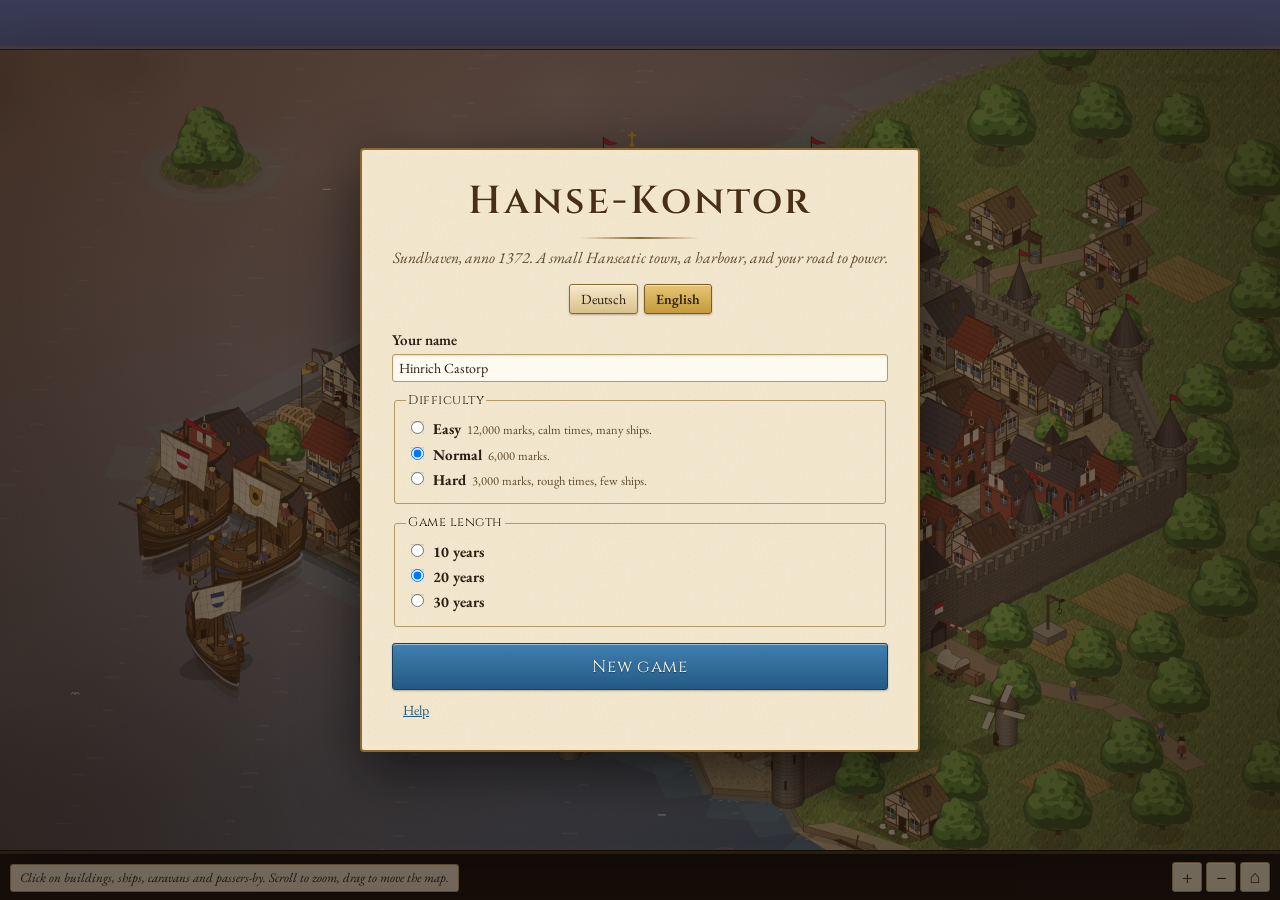
==== index.html @ b59b64f3 "Fehde, Gesetzespakete, Kaperbrief, Handelsverträge, Wechselbriefe und Netzwerk der Unterwelt Vierte " ====
<!DOCTYPE html>
<html lang="de">
<head>
  <meta charset="utf-8">
  <meta name="viewport" content="width=device-width, initial-scale=1">
  <title>Hanse-Kontor</title>
  <link rel="icon" href="data:image/svg+xml,%3Csvg xmlns='http://www.w3.org/2000/svg' viewBox='0 0 32 32'%3E%3Ccircle cx='16' cy='16' r='15' fill='%23c8a24a'/%3E%3Cpath d='M8 22h16l-2 4H10zM16 6v14M16 8l7 6h-7z' stroke='%23402a10' stroke-width='2' fill='%23402a10'/%3E%3C/svg%3E">
  <link rel="stylesheet" href="https://fonts.googleapis.com/css2?family=Cinzel:wght@600;700&family=EB+Garamond:ital,wght@0,400;0,600;1,400&display=swap">
  <link rel="stylesheet" href="css/style.css">
</head>
<body>
  <div id="title-screen" class="overlay"></div>
  <div id="game" hidden>
    <header id="hud">
      <div class="hud-left"><span class="logo" data-i18n="title">Hanse-Kontor</span><span id="hud-date" class="hud-date"></span><span id="hud-time" class="hud-time"></span></div>
      <div class="hud-stats">
        <span id="hud-money" class="hud-money"></span>
        <span class="stat" data-i18n-title="rep">☆ <b id="hud-rep"></b></span>
        <span class="stat" data-i18n-title="influence">♜ <b id="hud-influence"></b></span>
        <span class="stat" data-i18n-title="piety">✝ <b id="hud-piety"></b></span>
        <span class="stat susp" data-i18n-title="suspicion">👁 <b id="hud-suspicion"></b></span>
        <span id="hud-rank" class="hud-rank"></span>
      </div>
      <div class="hud-right">
        <div class="speed">
          <button id="btn-pause" data-i18n-title="pause">⏸</button><button id="btn-s1" data-i18n-title="speed1">▶</button><button id="btn-s2" data-i18n-title="speed2">▶▶</button><button id="btn-s3" data-i18n-title="speed3">▶▶▶</button><button id="btn-step" data-i18n-title="stepDay">+1</button>
        </div>
        <div class="menu">
          <button id="btn-save" data-i18n="save">Speichern</button><button id="btn-export" data-i18n="exportSave">Exportieren</button><button id="btn-import" data-i18n="importSave">Importieren</button>
          <input type="file" id="file-import" accept="application/json,.json" hidden>
          <button id="btn-help" data-i18n="help">Hilfe</button><button id="btn-menu">☰</button>
          <span class="lang-switch"><button class="lang-btn" data-lang="de">DE</button><button class="lang-btn" data-lang="en">EN</button></span>
        </div>
      </div>
    </header>
    <main id="main">
      <div id="scene-wrap">
        <canvas id="scene" width="1280" height="800"></canvas>
        <div id="tooltip" hidden></div>
        <div id="scene-hint" class="legend" data-i18n="legend">Klicke auf Gebäude, Schiffe, Karawanen und Passanten.</div>
        <div id="zoom-ctl"><button type="button" data-zoom="in" title="+">+</button><button type="button" data-zoom="out" title="−">−</button><button type="button" data-zoom="reset" title="0">⌂</button></div>
      </div>
      <aside id="side">
        <nav id="tabs">
          <button data-tab="place" class="active"><span id="tab-place-label">…</span></button>
          <button data-tab="overview" data-i18n="tabOverview">Übersicht</button>
          <button data-tab="log"><span data-i18n="tabLog">Chronik</span> <span id="log-badge" class="badge" hidden></span></button>
        </nav>
        <div id="sidebar"></div>
      </aside>
    </main>
  </div>
  <div id="toasts"></div>
  <div id="modal" class="overlay" hidden></div>
  <script src="js/data.js"></script>
  <script src="js/iso.js"></script>
  <script src="js/town.js"></script>
  <script src="js/i18n.js"></script>
  <script src="js/game.js"></script>
  <script src="js/paths.js"></script>
  <script src="js/rivals.js"></script>
  <script src="js/contracts.js"></script>
  <script src="js/sea.js"></script>
  <script src="js/family.js"></script>
  <script src="js/offices.js"></script>
  <script src="js/faith.js"></script>
  <script src="js/deals.js"></script>
  <script src="js/chains.js"></script>
  <script src="js/scene.js"></script>
  <script src="js/buildings.js"></script>
  <script src="js/ui.js"></script>
  <script src="js/main.js"></script>
</body>
</html>
---- css/style.css ----
/* Hanse-Kontor – Sundhaven: Pergament, Eichenholz, Messing */
:root { --parch: #efe2c4; --parch-dark: #dcc9a0; --parch-light: #f8efd9; --ink: #2b1f12; --ink-soft: #5f4b2c; --gold: #c9a24a; --gold-dark: #8a6a2e; --panel: #f3e8cf; --border: #b39a66; --red: #8f2a24; --green: #3f6f34; --blue: #24587f; --wood: #4a2f18; --wood-dark: #2e1c0e; }
* { box-sizing: border-box; }
html, body { height: 100%; margin: 0; }
body { font-family: 'EB Garamond', Georgia, 'Times New Roman', serif; color: var(--ink); background: var(--wood-dark); font-size: 15px; line-height: 1.35; }
h1, h2, h3, h4 { font-family: 'Cinzel', 'Palatino Linotype', Palatino, Georgia, serif; margin: 0 0 .4em; color: var(--ink); text-wrap: balance; font-weight: 600; }
h2 { font-size: 1.25em; letter-spacing: .02em; }
h3 { font-size: .92em; margin-top: .5em; padding-bottom: 3px; border-bottom: 1px solid var(--border); letter-spacing: .04em; text-transform: uppercase; color: var(--ink-soft); }
h4 { font-size: .9em; margin: .6em 0 .3em; letter-spacing: .03em; }
button { font-family: inherit; font-size: 14px; padding: 5px 11px; border: 1px solid var(--gold-dark); background: linear-gradient(#f6e9cb, #d9c08a); color: var(--ink); border-radius: 3px; cursor: pointer; box-shadow: inset 0 1px 0 rgba(255,255,255,.5), 0 1px 2px rgba(0,0,0,.25); }
button:hover:not(:disabled) { background: linear-gradient(#fff5dc, #e6cf9c); }
button:active:not(:disabled) { box-shadow: inset 0 2px 3px rgba(0,0,0,.25); }
button:focus-visible { outline: 2px solid var(--blue); outline-offset: 1px; }
button:disabled { opacity: .45; cursor: default; }
button.primary { background: linear-gradient(#3f7fb0, #245a85); color: #fff8e6; border-color: #1a3f5e; text-shadow: 0 1px 1px rgba(0,0,0,.4); }
button.primary:hover:not(:disabled) { background: linear-gradient(#4e8fc0, #2c6a97); }
button.danger { color: var(--red); } button.small { font-size: 13px; padding: 3px 8px; } button.tiny { font-size: 12px; padding: 2px 6px; }
button.active { background: linear-gradient(#e6c574, #c49a3c); border-color: #7a5d24; font-weight: 600; }
button.link { background: none; border: none; box-shadow: none; text-decoration: underline; color: var(--blue); }
button.big { font-size: 17px; padding: 11px 18px; width: 100%; margin: 6px 0; font-family: 'Cinzel', Georgia, serif; letter-spacing: .04em; }
input, select { font-family: inherit; font-size: 14px; padding: 4px 6px; border: 1px solid var(--border); border-radius: 3px; background: #fffaf0; color: var(--ink); box-shadow: inset 0 1px 2px rgba(0,0,0,.12); }
input[type=number] { width: 84px; } input.tiny { width: 62px; }
small { color: var(--ink-soft); } .hint { color: var(--ink-soft); font-style: italic; margin: .3em 0; line-height: 1.4; }
.num { text-align: right; white-space: nowrap; font-variant-numeric: tabular-nums; }
/* Overlays */
.overlay { position: fixed; inset: 0; background: rgba(20, 12, 6, .55); display: flex; align-items: center; justify-content: center; z-index: 50; padding: 16px; overflow: auto; }
.overlay[hidden] { display: none; }
#modal { background: rgba(20, 12, 6, .72); }
.title-box, .modal-box { background: var(--panel) url("data:image/svg+xml,%3Csvg xmlns='http://www.w3.org/2000/svg' width='160' height='160'%3E%3Cfilter id='n'%3E%3CfeTurbulence baseFrequency='0.8' numOctaves='3' stitchTiles='stitch'/%3E%3CfeColorMatrix values='0 0 0 0 0.45 0 0 0 0 0.35 0 0 0 0 0.2 0 0 0 0.10 0'/%3E%3C/filter%3E%3Crect width='160' height='160' filter='url(%23n)'/%3E%3C/svg%3E"); border: 2px solid var(--gold-dark); outline: 1px solid rgba(255,235,190,.5); outline-offset: -6px; border-radius: 4px; padding: 26px 30px; width: min(560px, 100%); max-height: 95vh; overflow: auto; box-shadow: 0 20px 60px rgba(0,0,0,.6); }
.modal-box.wide { width: min(900px, 100%); }
.title-box h1 { font-size: 2.6em; text-align: center; letter-spacing: .08em; margin-bottom: 0; color: var(--wood); text-shadow: 0 1px 0 #fff3d6; }
.title-box h1::after { content: ''; display: block; width: 120px; height: 2px; margin: 8px auto 0; background: linear-gradient(90deg, transparent, var(--gold-dark), transparent); }
.title-box .subtitle { text-align: center; color: var(--ink-soft); margin-top: 8px; font-style: italic; font-size: 1.05em; }
.lang-row { display: flex; justify-content: center; gap: 6px; margin: 10px 0 16px; }
.new-game { display: flex; flex-direction: column; gap: 10px; margin-top: 8px; }
.new-game label { display: flex; flex-direction: column; gap: 4px; font-weight: 600; }
.new-game fieldset { border: 1px solid var(--border); border-radius: 3px; }
.new-game legend { font-family: 'Cinzel', Georgia, serif; font-size: .85em; letter-spacing: .04em; }
.new-game label.radio { flex-direction: row; align-items: baseline; gap: 6px; font-weight: normal; margin: 4px 0; }
.modal-actions { display: flex; justify-content: flex-end; gap: 8px; margin-top: 16px; }
.help p { margin: .5em 0; line-height: 1.5; }
/* Kopfzeile */
#game { display: flex; flex-direction: column; height: 100%; }
#hud { display: flex; align-items: center; justify-content: space-between; gap: 10px; padding: 5px 12px; color: #f3e6c8; flex-wrap: wrap; background: linear-gradient(#5a3a1d, #3b2410 60%, #2e1c0e) ; box-shadow: inset 0 -1px 0 rgba(255,220,160,.15); border-bottom: 3px solid var(--gold); position: relative; }
#hud::after { content: ''; position: absolute; left: 0; right: 0; bottom: -6px; height: 3px; background: linear-gradient(rgba(0,0,0,.45), transparent); pointer-events: none; }
.hud-left, .hud-right, .hud-stats { display: flex; align-items: center; gap: 10px; flex-wrap: wrap; }
.logo { font-family: 'Cinzel', 'Palatino Linotype', Georgia, serif; font-size: 1.3em; font-weight: 700; color: var(--gold); letter-spacing: .08em; text-shadow: 0 1px 0 rgba(0,0,0,.6); }
.hud-date { font-style: italic; font-size: 1.05em; } .hud-time { opacity: .7; font-size: 13px; }
.hud-money { font-weight: 600; font-size: 1.2em; color: #ffe9a8; font-variant-numeric: tabular-nums; text-shadow: 0 1px 0 rgba(0,0,0,.5); } .hud-money.neg { color: #ff9a8a; }
.stat { background: rgba(0,0,0,.3); padding: 2px 9px; border-radius: 10px; font-size: 13.5px; border: 1px solid rgba(255,220,160,.15); } .stat b { font-variant-numeric: tabular-nums; } .stat.susp.high { background: #7a2020; }
.hud-rank { opacity: .9; }
.speed button, .menu button { padding: 3px 8px; font-size: 13px; } .speed { display: flex; gap: 2px; } .menu { display: flex; gap: 4px; align-items: center; }
.lang-switch button { padding: 3px 6px; } .lang-btn.active { background: linear-gradient(#e6c574, #c49a3c); font-weight: 600; }
/* Bühne */
#main { display: flex; flex: 1; min-height: 0; }
#scene-wrap { flex: 1; position: relative; min-width: 0; background: linear-gradient(#5c96d6, #1c2f45 55%, #1a120c); display: flex; align-items: center; justify-content: center; transition: background 1.2s linear; }
#scene { max-width: 100%; max-height: 100%; aspect-ratio: 8 / 5; display: block; box-shadow: 0 0 0 1px rgba(0,0,0,.6), 0 0 0 4px rgba(201,162,74,.25), 0 24px 60px rgba(0,0,0,.6); }
#tooltip { position: absolute; background: rgba(35,24,12,.94); color: #f3e6c8; padding: 4px 9px; border-radius: 3px; font-size: 13px; pointer-events: none; z-index: 5; white-space: nowrap; border: 1px solid rgba(201,162,74,.5); }
#zoom-ctl { position: absolute; right: 10px; bottom: 8px; display: flex; gap: 4px; z-index: 4; }
#zoom-ctl button { width: 30px; height: 30px; padding: 0; font-size: 18px; line-height: 1; background: rgba(243,232,207,.92); border: 1px solid var(--border); border-radius: 3px; color: var(--ink); cursor: pointer; }
#zoom-ctl button:hover { background: #fff6dd; }
.legend { position: absolute; left: 10px; bottom: 8px; background: rgba(243, 232, 207, .92); border: 1px solid var(--border); border-radius: 3px; padding: 4px 9px; font-size: 13px; font-style: italic; }
/* Seitenleiste */
#side[hidden], #hud[hidden] { display: none; }
#side { width: 500px; max-width: 50%; display: flex; flex-direction: column; background: var(--panel) url("data:image/svg+xml,%3Csvg xmlns='http://www.w3.org/2000/svg' width='200' height='200'%3E%3Cfilter id='n'%3E%3CfeTurbulence baseFrequency='0.7' numOctaves='3' stitchTiles='stitch'/%3E%3CfeColorMatrix values='0 0 0 0 0.45 0 0 0 0 0.35 0 0 0 0 0.2 0 0 0 0.09 0'/%3E%3C/filter%3E%3Crect width='200' height='200' filter='url(%23n)'/%3E%3C/svg%3E"); border-left: 4px solid var(--wood); box-shadow: -6px 0 18px rgba(0,0,0,.35); }
#tabs { display: flex; background: linear-gradient(#cdb886, #bfa878); border-bottom: 2px solid var(--gold-dark); padding: 4px 6px 0; gap: 3px; }
#tabs button { flex: 1 1 auto; border: 1px solid var(--gold-dark); border-bottom: none; border-radius: 4px 4px 0 0; background: linear-gradient(#e2cfa4, #cdb886); padding: 7px 4px; font-size: 14px; white-space: nowrap; overflow: hidden; text-overflow: ellipsis; box-shadow: none; font-family: 'Cinzel', Georgia, serif; font-size: 12.5px; letter-spacing: .02em; }
#tabs button.active { background: var(--panel); font-weight: 700; position: relative; top: 2px; }
.badge { background: var(--red); color: #fff; border-radius: 10px; padding: 0 6px; font-size: 11px; font-family: 'EB Garamond', Georgia, serif; }
#sidebar { flex: 1; overflow: auto; padding: 12px 14px; }
section { margin-bottom: 14px; }
.panel-head { margin-bottom: 8px; padding-bottom: 6px; border-bottom: 2px solid var(--gold-dark); position: relative; }
.panel-head::after { content: ''; position: absolute; left: 0; right: 0; bottom: -5px; height: 1px; background: var(--gold-dark); opacity: .5; }
.panel-head h2 { margin-bottom: 2px; } .panel-head .meta { color: var(--ink-soft); font-size: 14px; }
.btn-row { display: flex; gap: 6px; align-items: center; flex-wrap: wrap; margin: 6px 0; }
.qty-row { display: flex; gap: 4px; align-items: center; margin: 6px 0; flex-wrap: wrap; } .qty-row input { width: 64px; }
table { border-collapse: collapse; width: 100%; }
table.market th, table.market td { padding: 3px 5px; font-size: 13.5px; border-bottom: 1px solid rgba(179,154,102,.45); }
table.market th { text-align: left; background: rgba(179,154,102,.25); font-weight: normal; color: var(--ink-soft); font-size: 12px; text-transform: uppercase; letter-spacing: .04em; }
table.market th.num { text-align: right; }
table.market td.gname { font-weight: 600; white-space: nowrap; } table.market td.acts { white-space: nowrap; text-align: right; } table.market td.acts button { margin-left: 2px; }
table.plain td { padding: 3px 5px; border-bottom: 1px solid rgba(179,154,102,.45); vertical-align: middle; }
.demand { font-size: 11.5px; padding: 0 6px; border-radius: 3px; white-space: nowrap; }
.demand.shortage { background: #ecc3bd; color: var(--red); } .demand.surplus { background: #cfe0c2; color: var(--green); } .demand.normalDemand { background: #e3dac4; color: var(--ink-soft); }
.tag { background: rgba(179,154,102,.25); border: 1px solid var(--border); border-radius: 3px; padding: 0 6px; font-size: 13px; } .tag.gold { background: var(--gold); border-color: var(--gold-dark); }
.card { border: 1px solid var(--border); border-radius: 3px; padding: 7px 9px; background: rgba(255,250,236,.55); margin-bottom: 6px; box-shadow: 0 1px 2px rgba(0,0,0,.12); }
.card.selected { border-color: var(--gold-dark); box-shadow: inset 4px 0 0 var(--gold), 0 1px 2px rgba(0,0,0,.12); }
.card-head { display: flex; justify-content: space-between; align-items: baseline; gap: 6px; flex-wrap: wrap; }
.bar { height: 8px; background: rgba(120,95,50,.25); border-radius: 4px; overflow: hidden; margin: 2px 0; box-shadow: inset 0 1px 2px rgba(0,0,0,.2); } .bar i { display: block; height: 100%; background: linear-gradient(#e0bd66, var(--gold-dark)); }
.bar.red i { background: linear-gradient(#c65a52, var(--red)); } .bar.blue i { background: linear-gradient(#5a8fb8, var(--blue)); } .bar.green i { background: linear-gradient(#7aa564, var(--green)); }
.person { display: flex; gap: 8px; align-items: center; padding: 5px 0; border-bottom: 1px solid rgba(179,154,102,.45); }
.person .who { flex: 1; } .person .who small { display: block; }
.person .bar { width: 80px; }
label.check { display: flex; gap: 6px; align-items: center; }
ul.log { list-style: none; padding: 0; margin: 0; } ul.log li { padding: 5px 7px; border-bottom: 1px solid rgba(179,154,102,.45); font-size: 14px; } ul.log li small { display: block; color: var(--ink-soft); font-size: 12px; font-style: italic; }
ul.log li.bad { background: rgba(200,90,80,.14); } ul.log li.good { background: rgba(90,150,70,.14); } ul.log li.event { background: rgba(201,162,74,.18); }
#chart { width: 100%; height: auto; background: rgba(255,250,236,.6); border: 1px solid var(--border); border-radius: 3px; }
.encounter { font-style: italic; line-height: 1.5; font-size: 1.05em; }
#toasts { position: fixed; top: 96px; right: 12px; display: flex; flex-direction: column; gap: 6px; z-index: 60; max-width: 360px; }
.toast { background: var(--panel); border-left: 5px solid var(--gold-dark); padding: 8px 12px; border-radius: 3px; box-shadow: 0 6px 16px rgba(0,0,0,.4); font-size: 14px; animation: slide .25s ease-out; border-top: 1px solid rgba(255,255,255,.5); }
.toast.good { border-left-color: var(--green); } .toast.bad { border-left-color: var(--red); } .toast.event { border-left-color: var(--gold); }
.toast.out { opacity: 0; transition: opacity .4s; }
@keyframes slide { from { transform: translateX(30px); opacity: 0; } to { transform: none; opacity: 1; } }
@media (prefers-reduced-motion: reduce) { .toast { animation: none; } #scene-wrap { transition: none; } }
@media (max-width: 900px) { #main { flex-direction: column; } #scene-wrap { flex: none; } #side { width: 100%; max-width: 100%; flex: 1; border-left: none; border-top: 4px solid var(--wood); } }

details.title { border-top: 1px solid var(--border); padding: 4px 0; } details.title summary { cursor: pointer; } details.title.done summary { color: var(--gold-dark); } ul.conds { list-style: none; padding-left: 4px; margin: 4px 0; font-size: 13px; } ul.conds li { color: var(--ink-soft); } ul.conds li.ok { color: var(--green); }
.choices { display: flex; flex-direction: column; gap: 8px; margin-top: 12px; } .choices .choice { text-align: left; padding: 8px 12px; display: flex; flex-direction: column; gap: 2px; } .choices .choice small { font-weight: normal; color: var(--ink-soft); } .modal-box .lede { font-style: italic; }
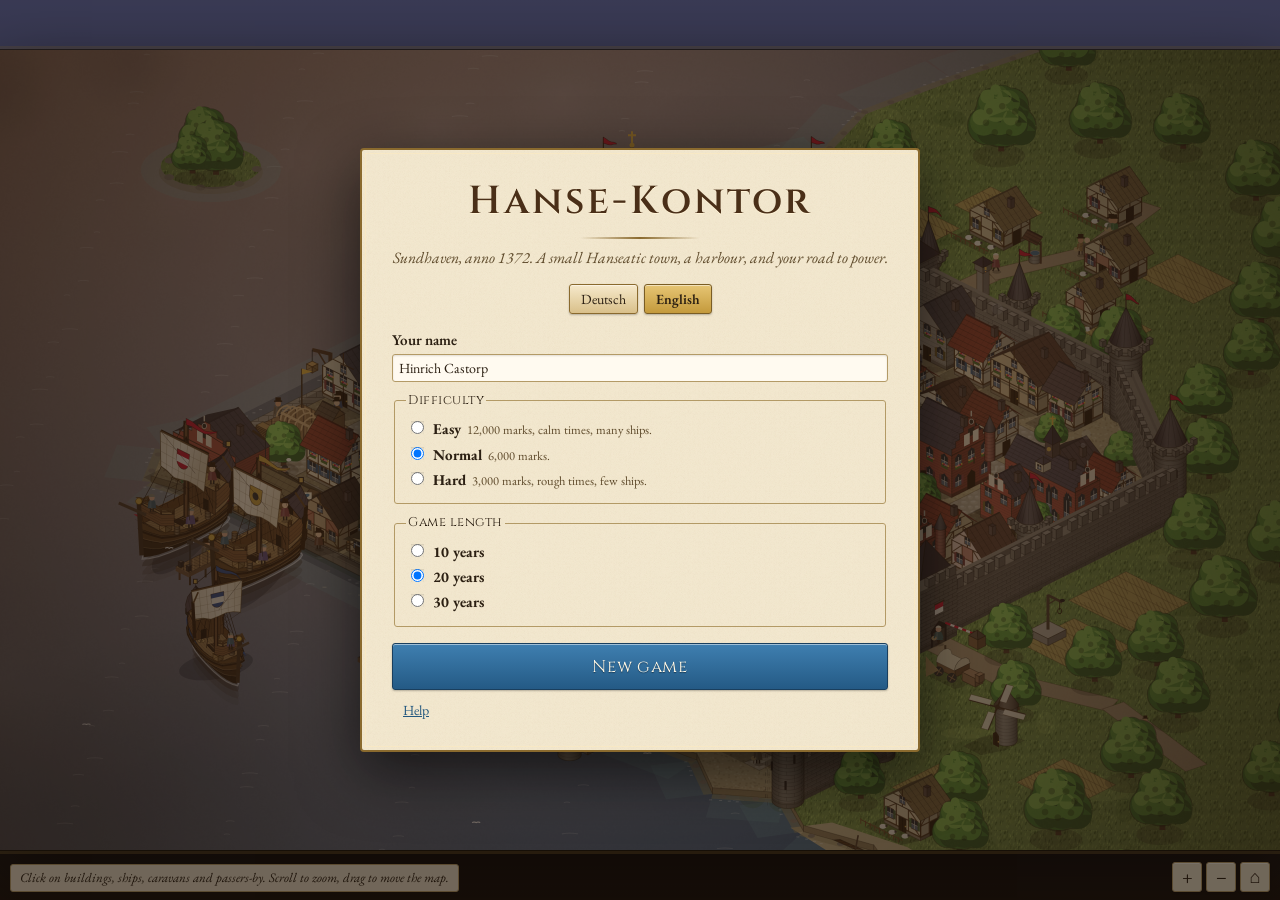
==== commit ea72af58: "Faktor und Meister mit Charakter, Eis im Winter, Falschgeld, Erpressung, Freikauf, Leder und Zunftau" ====
--- a/index.html
+++ b/index.html
@@ -65,6 +65,7 @@
   <script src="js/offices.js"></script>
   <script src="js/faith.js"></script>
   <script src="js/deals.js"></script>
+  <script src="js/staff.js"></script>
   <script src="js/chains.js"></script>
   <script src="js/scene.js"></script>
   <script src="js/buildings.js"></script>
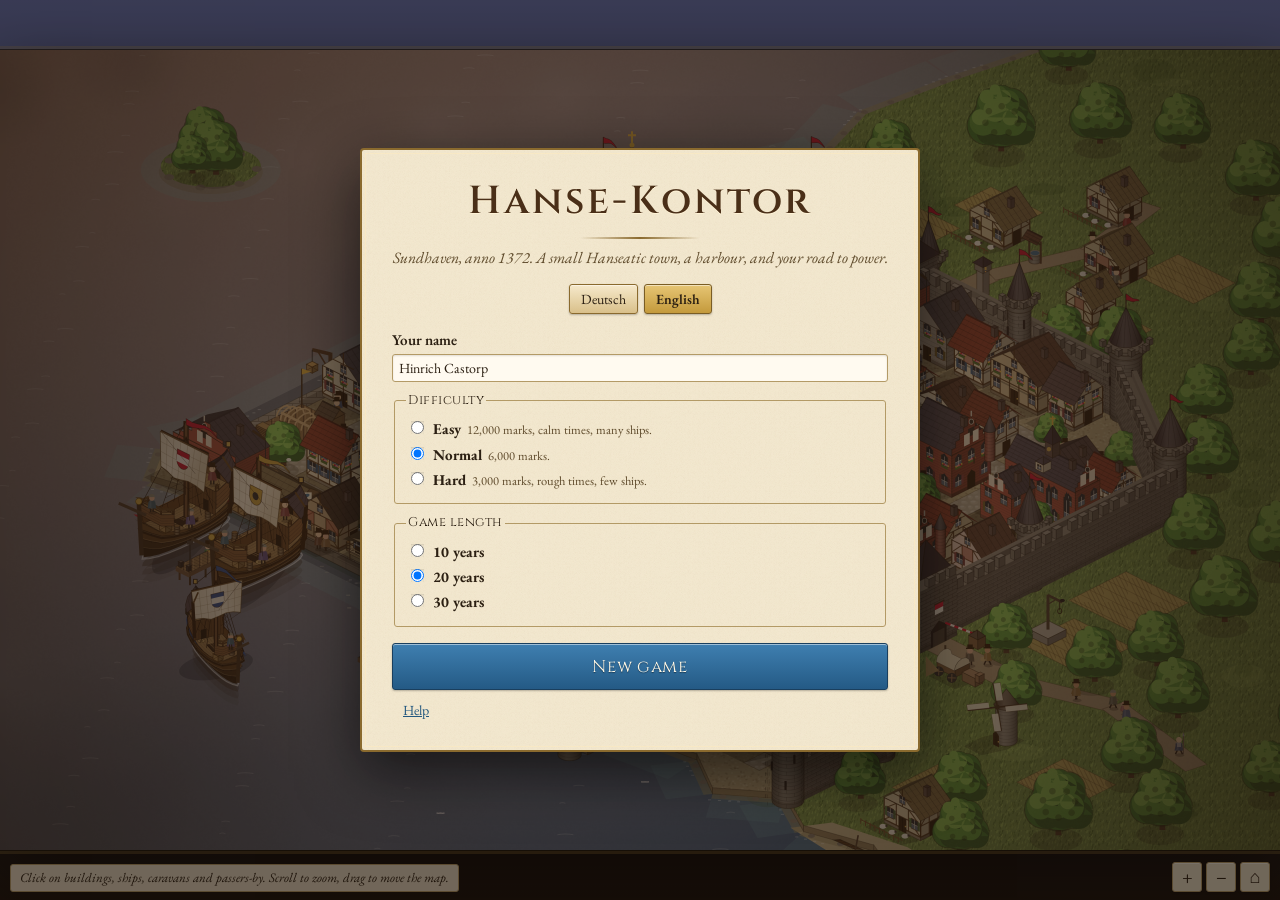
==== commit e99e1e7d: "Bürgerhäuser: Haushalte, Verkaufsangebote, Mieten und Patriziertitel Die 26 Wohnhäuser der Stadt war" ====
--- a/index.html
+++ b/index.html
@@ -66,6 +66,7 @@
   <script src="js/faith.js"></script>
   <script src="js/deals.js"></script>
   <script src="js/staff.js"></script>
+  <script src="js/burghers.js"></script>
   <script src="js/chains.js"></script>
   <script src="js/scene.js"></script>
   <script src="js/buildings.js"></script>
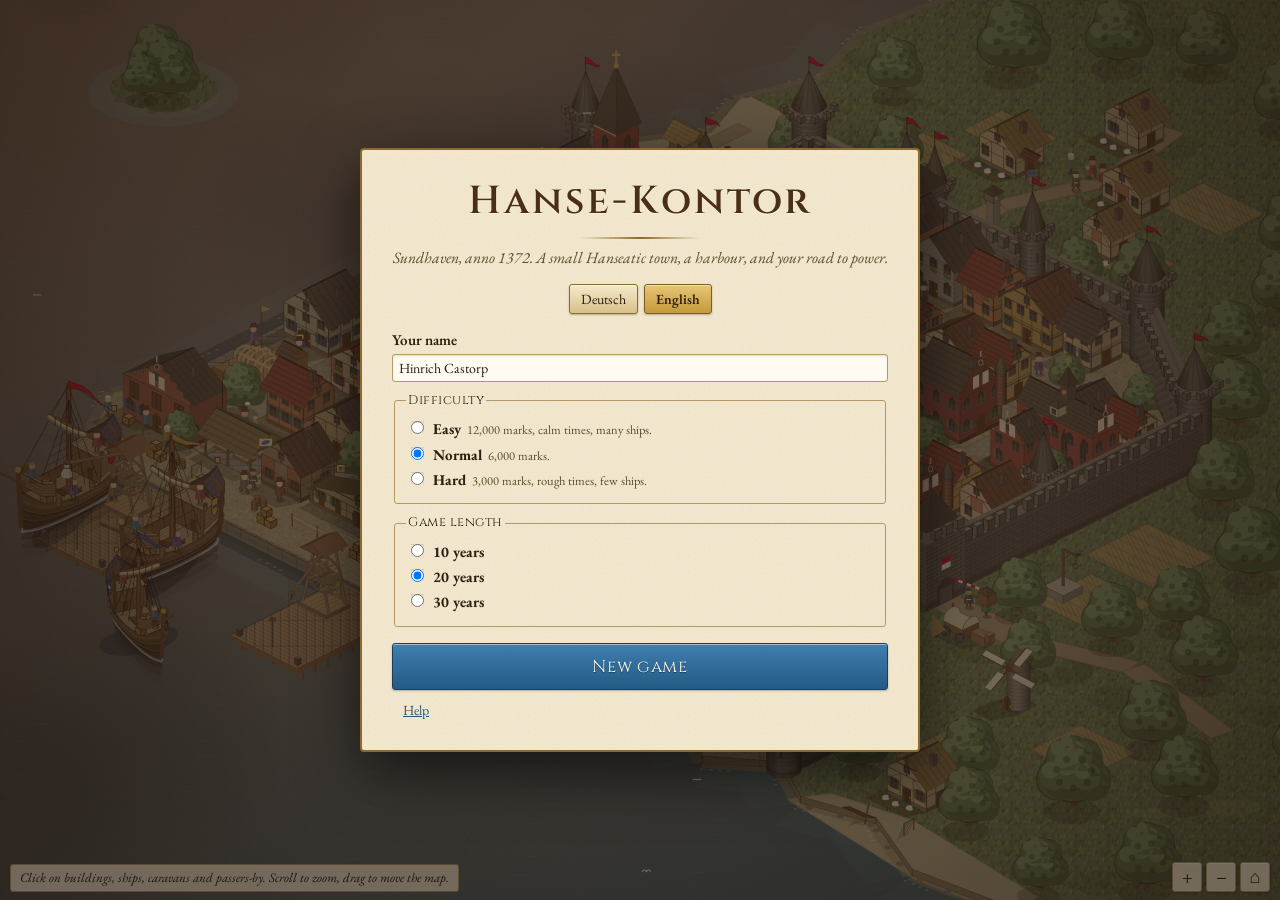
==== commit fef9e3b0: "Dunst nur noch bei Dunst Ueber dem Bild lagen mehrere flaechige Ebenen, die unabhaengig vom Wetter j" ====
--- a/index.html
+++ b/index.html
@@ -12,7 +12,7 @@
   <div id="title-screen" class="overlay"></div>
   <div id="game" hidden>
     <header id="hud">
-      <div class="hud-left"><span class="logo" data-i18n="title">Hanse-Kontor</span><span id="hud-date" class="hud-date"></span><span id="hud-time" class="hud-time"></span></div>
+      <div class="hud-left"><span class="logo" data-i18n="title">Hanse-Kontor</span><span id="hud-date" class="hud-date"></span><span id="hud-time" class="hud-time"></span><span id="hud-weather" class="hud-weather"></span></div>
       <div class="hud-stats">
         <span id="hud-money" class="hud-money"></span>
         <span class="stat" data-i18n-title="rep">☆ <b id="hud-rep"></b></span>
--- a/css/style.css
+++ b/css/style.css
@@ -45,7 +45,7 @@
 #hud::after { content: ''; position: absolute; left: 0; right: 0; bottom: -6px; height: 3px; background: linear-gradient(rgba(0,0,0,.45), transparent); pointer-events: none; }
 .hud-left, .hud-right, .hud-stats { display: flex; align-items: center; gap: 10px; flex-wrap: wrap; }
 .logo { font-family: 'Cinzel', 'Palatino Linotype', Georgia, serif; font-size: 1.3em; font-weight: 700; color: var(--gold); letter-spacing: .08em; text-shadow: 0 1px 0 rgba(0,0,0,.6); }
-.hud-date { font-style: italic; font-size: 1.05em; } .hud-time { opacity: .7; font-size: 13px; }
+.hud-date { font-style: italic; font-size: 1.05em; } .hud-time { opacity: .7; font-size: 13px; } .hud-weather { opacity: .75; font-size: 14px; cursor: default; }
 .hud-money { font-weight: 600; font-size: 1.2em; color: #ffe9a8; font-variant-numeric: tabular-nums; text-shadow: 0 1px 0 rgba(0,0,0,.5); } .hud-money.neg { color: #ff9a8a; }
 .stat { background: rgba(0,0,0,.3); padding: 2px 9px; border-radius: 10px; font-size: 13.5px; border: 1px solid rgba(255,220,160,.15); } .stat b { font-variant-numeric: tabular-nums; } .stat.susp.high { background: #7a2020; }
 .hud-rank { opacity: .9; }
@@ -53,13 +53,13 @@
 .lang-switch button { padding: 3px 6px; } .lang-btn.active { background: linear-gradient(#e6c574, #c49a3c); font-weight: 600; }
 /* Bühne */
 #main { display: flex; flex: 1; min-height: 0; }
-#scene-wrap { flex: 1; position: relative; min-width: 0; background: linear-gradient(#5c96d6, #1c2f45 55%, #1a120c); display: flex; align-items: center; justify-content: center; transition: background 1.2s linear; }
-#scene { max-width: 100%; max-height: 100%; aspect-ratio: 8 / 5; display: block; box-shadow: 0 0 0 1px rgba(0,0,0,.6), 0 0 0 4px rgba(201,162,74,.25), 0 24px 60px rgba(0,0,0,.6); }
+#scene-wrap { flex: 1; position: relative; min-width: 0; min-height: 0; overflow: hidden; box-shadow: inset 0 0 0 1px rgba(0,0,0,.5); background: linear-gradient(#5c96d6, #1c2f45 55%, #1a120c); display: flex; align-items: center; justify-content: center; transition: background 1.2s linear; }
+#scene { width: 100%; height: 100%; display: block; }
 #tooltip { position: absolute; background: rgba(35,24,12,.94); color: #f3e6c8; padding: 4px 9px; border-radius: 3px; font-size: 13px; pointer-events: none; z-index: 5; white-space: nowrap; border: 1px solid rgba(201,162,74,.5); }
 #zoom-ctl { position: absolute; right: 10px; bottom: 8px; display: flex; gap: 4px; z-index: 4; }
 #zoom-ctl button { width: 30px; height: 30px; padding: 0; font-size: 18px; line-height: 1; background: rgba(243,232,207,.92); border: 1px solid var(--border); border-radius: 3px; color: var(--ink); cursor: pointer; }
 #zoom-ctl button:hover { background: #fff6dd; }
-.legend { position: absolute; left: 10px; bottom: 8px; background: rgba(243, 232, 207, .92); border: 1px solid var(--border); border-radius: 3px; padding: 4px 9px; font-size: 13px; font-style: italic; }
+.legend { position: absolute; left: 10px; bottom: 8px; max-width: calc(100% - 130px); background: rgba(243, 232, 207, .92); border: 1px solid var(--border); border-radius: 3px; padding: 4px 9px; font-size: 13px; font-style: italic; }
 /* Seitenleiste */
 #side[hidden], #hud[hidden] { display: none; }
 #side { width: 500px; max-width: 50%; display: flex; flex-direction: column; background: var(--panel) url("data:image/svg+xml,%3Csvg xmlns='http://www.w3.org/2000/svg' width='200' height='200'%3E%3Cfilter id='n'%3E%3CfeTurbulence baseFrequency='0.7' numOctaves='3' stitchTiles='stitch'/%3E%3CfeColorMatrix values='0 0 0 0 0.45 0 0 0 0 0.35 0 0 0 0 0.2 0 0 0 0.09 0'/%3E%3C/filter%3E%3Crect width='200' height='200' filter='url(%23n)'/%3E%3C/svg%3E"); border-left: 4px solid var(--wood); box-shadow: -6px 0 18px rgba(0,0,0,.35); }
@@ -102,7 +102,7 @@
 .toast.out { opacity: 0; transition: opacity .4s; }
 @keyframes slide { from { transform: translateX(30px); opacity: 0; } to { transform: none; opacity: 1; } }
 @media (prefers-reduced-motion: reduce) { .toast { animation: none; } #scene-wrap { transition: none; } }
-@media (max-width: 900px) { #main { flex-direction: column; } #scene-wrap { flex: none; } #side { width: 100%; max-width: 100%; flex: 1; border-left: none; border-top: 4px solid var(--wood); } }
+@media (max-width: 900px) { #main { flex-direction: column; } #scene-wrap { flex: none; height: 54vh; } #side { width: 100%; max-width: 100%; flex: 1; border-left: none; border-top: 4px solid var(--wood); } }
 
 details.title { border-top: 1px solid var(--border); padding: 4px 0; } details.title summary { cursor: pointer; } details.title.done summary { color: var(--gold-dark); } ul.conds { list-style: none; padding-left: 4px; margin: 4px 0; font-size: 13px; } ul.conds li { color: var(--ink-soft); } ul.conds li.ok { color: var(--green); }
 .choices { display: flex; flex-direction: column; gap: 8px; margin-top: 12px; } .choices .choice { text-align: left; padding: 8px 12px; display: flex; flex-direction: column; gap: 2px; } .choices .choice small { font-weight: normal; color: var(--ink-soft); } .modal-box .lede { font-style: italic; }
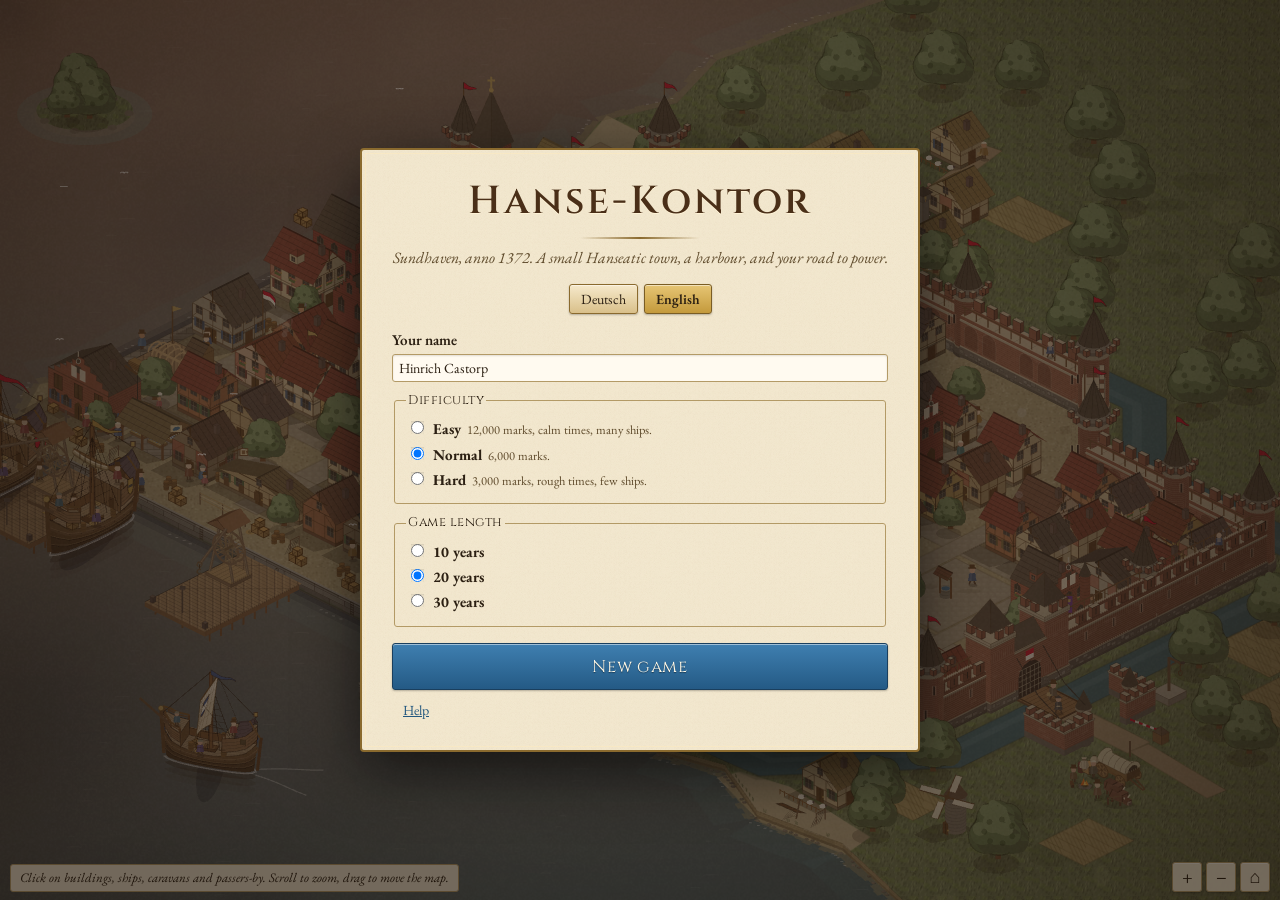
==== commit 8a4fbda0: "Stadt auf PixiJS, Ostviertel mit neuer Mauer und Wassergraben Das Zeichnen läuft jetzt über die Graf" ====
--- a/index.html
+++ b/index.html
@@ -52,6 +52,7 @@
   </div>
   <div id="toasts"></div>
   <div id="modal" class="overlay" hidden></div>
+  <script src="lib/pixi.min.js"></script>
   <script src="js/data.js"></script>
   <script src="js/iso.js"></script>
   <script src="js/town.js"></script>
@@ -70,6 +71,8 @@
   <script src="js/chains.js"></script>
   <script src="js/scene.js"></script>
   <script src="js/buildings.js"></script>
+  <script src="js/gfx-pixi.js"></script>
+  <script src="js/scene-pixi.js"></script>
   <script src="js/ui.js"></script>
   <script src="js/main.js"></script>
 </body>
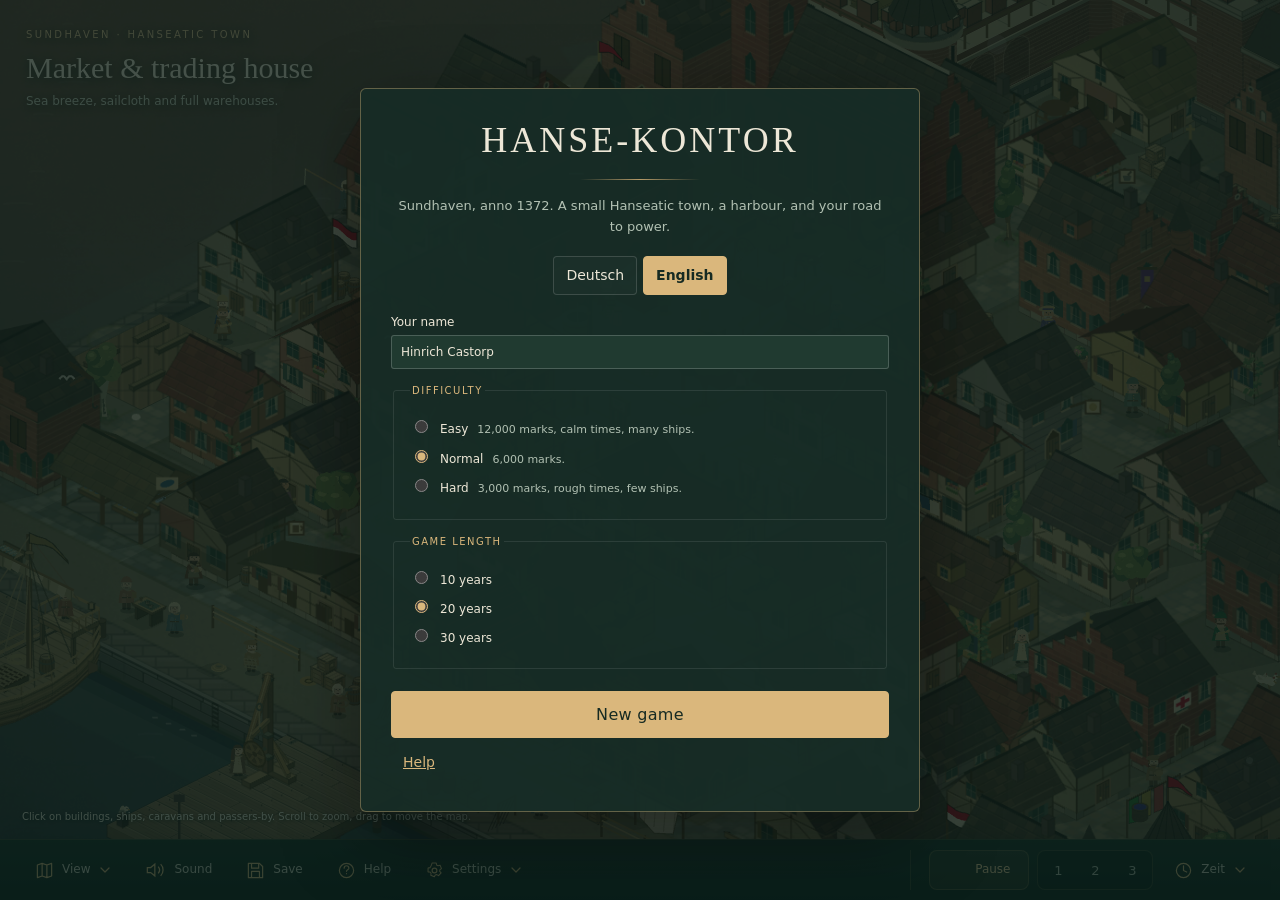
==== commit d2c37e6c: "Spielwelt, Navigation und verflochtene Auftragsgeschichten ausbauen" ====
--- a/index.html
+++ b/index.html
@@ -5,50 +5,84 @@
   <meta name="viewport" content="width=device-width, initial-scale=1">
   <title>Hanse-Kontor</title>
   <link rel="icon" href="data:image/svg+xml,%3Csvg xmlns='http://www.w3.org/2000/svg' viewBox='0 0 32 32'%3E%3Ccircle cx='16' cy='16' r='15' fill='%23c8a24a'/%3E%3Cpath d='M8 22h16l-2 4H10zM16 6v14M16 8l7 6h-7z' stroke='%23402a10' stroke-width='2' fill='%23402a10'/%3E%3C/svg%3E">
-  <link rel="stylesheet" href="https://fonts.googleapis.com/css2?family=Cinzel:wght@600;700&family=EB+Garamond:ital,wght@0,400;0,600;1,400&display=swap">
   <link rel="stylesheet" href="css/style.css">
+  <link rel="stylesheet" href="css/haven.css">
+  <link rel="stylesheet" href="css/menu.css">
+  <link rel="stylesheet" href="css/handelsvorhaben.css">
+  <link rel="stylesheet" href="css/audio.css">
+  <link rel="stylesheet" href="css/salzgeschichte.css">
+  <link rel="stylesheet" href="css/korrespondenz.css">
+  <link rel="stylesheet" href="css/aktionsbereich.css">
+  <link rel="stylesheet" href="css/navigation.css?v=7">
+  <link rel="stylesheet" href="css/warehouse.css?v=1">
+  <link rel="stylesheet" href="css/actions.css?v=1">
+  <link rel="stylesheet" href="css/hud.css">
+  <link rel="stylesheet" href="css/handbook.css">
+  <link rel="stylesheet" href="css/intrigen.css">
+  <link rel="stylesheet" href="css/finanzen.css">
+  <link rel="stylesheet" href="css/toolbar.css">
+  <link rel="stylesheet" href="css/handelskalender.css">
+  <link rel="stylesheet" href="css/wuerfelspiel.css">
+  <link rel="stylesheet" href="css/preise.css">
 </head>
 <body>
   <div id="title-screen" class="overlay"></div>
   <div id="game" hidden>
     <header id="hud">
-      <div class="hud-left"><span class="logo" data-i18n="title">Hanse-Kontor</span><span id="hud-date" class="hud-date"></span><span id="hud-time" class="hud-time"></span><span id="hud-weather" class="hud-weather"></span></div>
+      <div class="hud-left"><span class="brand-seal" aria-hidden="true">H</span><div class="brand-text"><span class="logo" data-i18n="title">Hanse-Kontor</span><small data-i18n="brandSubtitle">Sundhaven · Anno 1372</small></div></div>
       <div class="hud-stats">
-        <span id="hud-money" class="hud-money"></span>
-        <span class="stat" data-i18n-title="rep">☆ <b id="hud-rep"></b></span>
-        <span class="stat" data-i18n-title="influence">♜ <b id="hud-influence"></b></span>
-        <span class="stat" data-i18n-title="piety">✝ <b id="hud-piety"></b></span>
-        <span class="stat susp" data-i18n-title="suspicion">👁 <b id="hud-suspicion"></b></span>
-        <span id="hud-rank" class="hud-rank"></span>
+        <div class="stat cash" data-stat="money"><span class="stat-art" aria-hidden="true"></span><div class="stat-reading"><small data-i18n="money">Kasse</small><span id="hud-money" class="hud-money"></span></div></div>
+        <div class="stat" data-stat="rep"><span class="stat-art" aria-hidden="true"></span><div class="stat-reading"><small id="hud-rep-label" data-i18n="rep">Ruf</small><b id="hud-rep"></b><span class="stat-meter" role="meter" aria-labelledby="hud-rep-label" aria-valuemin="0" aria-valuemax="100"><i></i></span></div></div>
+        <div class="stat" data-stat="influence"><span class="stat-art" aria-hidden="true"></span><div class="stat-reading"><small data-i18n="influence">Einfluss</small><b id="hud-influence"></b></div></div>
+        <div class="stat" data-stat="piety"><span class="stat-art" aria-hidden="true"></span><div class="stat-reading"><small id="hud-piety-label" data-i18n="piety">Frömmigkeit</small><b id="hud-piety"></b><span class="stat-meter" role="meter" aria-labelledby="hud-piety-label" aria-valuemin="0" aria-valuemax="100"><i></i></span></div></div>
+        <div class="stat susp" data-stat="suspicion"><span class="stat-art" aria-hidden="true"></span><div class="stat-reading"><small id="hud-suspicion-label" data-i18n="suspicion">Verdacht</small><b id="hud-suspicion"></b><span class="stat-meter" role="meter" aria-labelledby="hud-suspicion-label" aria-valuemin="0" aria-valuemax="100"><i></i></span></div></div>
       </div>
-      <div class="hud-right">
-        <div class="speed">
-          <button id="btn-pause" data-i18n-title="pause">⏸</button><button id="btn-s1" data-i18n-title="speed1">▶</button><button id="btn-s2" data-i18n-title="speed2">▶▶</button><button id="btn-s3" data-i18n-title="speed3">▶▶▶</button><button id="btn-step" data-i18n-title="stepDay">+1</button>
-        </div>
-        <div class="menu">
-          <button id="btn-save" data-i18n="save">Speichern</button><button id="btn-export" data-i18n="exportSave">Exportieren</button><button id="btn-import" data-i18n="importSave">Importieren</button>
-          <input type="file" id="file-import" accept="application/json,.json" hidden>
-          <button id="btn-help" data-i18n="help">Hilfe</button><button id="btn-menu">☰</button>
-          <span class="lang-switch"><button class="lang-btn" data-lang="de">DE</button><button class="lang-btn" data-lang="en">EN</button></span>
-        </div>
-      </div>
+      <div class="hud-right"><span id="hud-date" class="hud-date"></span><div class="hud-sky"><span id="hud-time" class="hud-time"></span><span id="hud-weather" class="hud-weather"></span></div></div>
     </header>
     <main id="main">
+      <div id="city-column">
       <div id="scene-wrap">
-        <canvas id="scene" width="1280" height="800"></canvas>
+        <canvas id="scene" width="1280" height="800" tabindex="0" data-i18n-aria="mapAria"></canvas>
+        <div id="map-heading"><small data-i18n="cityEyebrow">Sundhaven · Hansestadt</small><h1 id="map-location">Markt &amp; Kontor</h1><p data-i18n="cityAtmosphere">Seewind, Segeltuch und volle Speicher.</p></div>
         <div id="tooltip" hidden></div>
         <div id="scene-hint" class="legend" data-i18n="legend">Klicke auf Gebäude, Schiffe, Karawanen und Passanten.</div>
-        <div id="zoom-ctl"><button type="button" data-zoom="in" title="+">+</button><button type="button" data-zoom="out" title="−">−</button><button type="button" data-zoom="reset" title="0">⌂</button></div>
+      </div>
       </div>
       <aside id="side">
-        <nav id="tabs">
-          <button data-tab="place" class="active"><span id="tab-place-label">…</span></button>
-          <button data-tab="overview" data-i18n="tabOverview">Übersicht</button>
-          <button data-tab="log"><span data-i18n="tabLog">Chronik</span> <span id="log-badge" class="badge" hidden></span></button>
+        <div class="sidebar-chapter"><div><span data-i18n="yourHouse">Dein Handelshaus</span><small id="hud-rank" class="hud-rank"></small></div><span class="chapter-mark" aria-hidden="true">⚑</span></div>
+        <div class="menu-group-label" data-i18n="menuPlaces">Stadtbereiche</div>
+        <nav id="city-links" data-i18n-aria="cityNavigation">
+          <div class="primary-nav"><button data-place="market"></button><button data-place="kontor"></button><button data-place="harbour"></button><button data-place="townhall"></button><button data-place="rural"></button><button data-place="books"><span id="books-badge" class="badge" hidden></span></button></div>
+          <div id="area-links" role="group" data-i18n-aria="sectionNavigation">
+            <div id="area-destinations"></div>
+            <div id="tabs" role="group" data-i18n-aria="menuBooks">
+              <button data-tab="overview"><span class="book-label" data-i18n="tabOverview">Übersicht</span></button>
+              <button data-tab="planning"><span class="book-label" data-i18n="tradePlanningTab">Planung</span></button>
+              <button data-tab="missions"><span class="book-label" data-i18n="missionsNav">Aufträge</span><span id="mission-badge" class="badge" hidden></span></button>
+              <button data-tab="log"><span class="book-label" data-i18n="journalTab">Journal</span><span id="log-badge" class="badge" hidden></span></button>
+              <button data-tab="mail"><span class="book-label" data-i18n="postTab">Nachrichten</span><span id="mail-badge" class="badge" hidden></span></button>
+            </div>
+          </div>
         </nav>
-        <div id="sidebar"></div>
+        <div id="place-return" class="place-return" hidden><button data-tab="place"><span aria-hidden="true">←</span><span><small data-i18n="backToPlace">Zurück zum Ort</small><span id="tab-place-label">…</span></span></button></div>
+        <div id="sidebar" role="region" tabindex="-1"></div>
+
       </aside>
     </main>
+    <footer id="game-toolbar" data-i18n-aria="toolbarLabel">
+      <nav class="toolbar-tools" data-i18n-aria="toolbarTools">
+        <details class="utility-menu" id="map-menu"><summary><span class="toolbar-icon" data-tool-icon="map" aria-hidden="true"></span><span data-i18n="mapOptions">Ansicht</span></summary><div class="utility-popover"><label class="district-control"><span data-i18n="districtLabel">Stadtviertel anzeigen</span><select id="view-district"></select></label><div id="zoom-ctl"><button type="button" data-zoom="out" data-i18n-title="zoomOut" data-i18n-aria="zoomOut">−</button><output id="view-zoom" data-i18n-aria="zoomLevel">100 %</output><button type="button" data-zoom="in" data-i18n-title="zoomIn" data-i18n-aria="zoomIn">+</button><button type="button" data-zoom="reset" data-i18n="viewAll">Gesamtansicht</button></div></div></details>
+        <div class="audio-controls toolbar-audio"><button type="button" id="btn-audio-mute" aria-pressed="false" data-i18n-title="audioMute" data-i18n-aria="audioMute">♩</button><button type="button" id="btn-audio" data-i18n="audioOpen" data-i18n-title="audioOpenHint">Klang</button></div>
+        <button id="btn-save"><span class="toolbar-icon" data-tool-icon="save" aria-hidden="true"></span><span data-i18n="save">Speichern</span></button>
+        <button id="btn-help"><span class="toolbar-icon" data-tool-icon="help" aria-hidden="true"></span><span data-i18n="help">Hilfe</span></button>
+        <details class="utility-menu" id="settings-menu"><summary><span class="toolbar-icon" data-tool-icon="settings" aria-hidden="true"></span><span data-i18n="toolbarSettings">Einstellungen</span></summary><div class="utility-popover"><strong data-i18n="toolbarSettings">Einstellungen</strong><div class="toolbar-setting"><span data-i18n="toolbarLanguage">Sprache</span><div class="lang-switch" role="group" data-i18n-aria="toolbarLanguage"><button class="lang-btn" data-lang="de" lang="de">Deutsch</button><button class="lang-btn" data-lang="en" lang="en">English</button></div></div><button id="btn-menu"><span class="toolbar-icon" data-tool-icon="home" aria-hidden="true"></span><span data-i18n="toolbarMainMenu">Hauptmenü</span></button></div></details>
+      </nav>
+      <div class="toolbar-time" role="group" data-i18n-aria="gameSpeed">
+        <button id="btn-pause"><span class="toolbar-icon pause-icon" aria-hidden="true"></span><span class="pause-label">Pause</span></button>
+        <div class="speed toolbar-speeds" role="group" data-i18n-aria="gameSpeed"><button id="btn-s1" data-i18n-title="speed1" data-i18n-aria="speed1">1</button><button id="btn-s2" data-i18n-title="speed2" data-i18n-aria="speed2">2</button><button id="btn-s3" data-i18n-title="speed3" data-i18n-aria="speed3">3</button></div>
+        <details class="utility-menu" id="time-menu"><summary id="time-toggle" data-i18n-title="gameSpeed" data-i18n-aria="gameSpeed"><span class="toolbar-icon" data-tool-icon="clock" aria-hidden="true"></span><span class="time-caption">Zeit</span></summary><div class="utility-popover"><strong data-i18n="gameSpeed">Spielgeschwindigkeit</strong><p id="time-status"></p><button id="btn-step" data-i18n="nextDay">Nächster Tag →</button></div></details>
+      </div>
+    </footer>
   </div>
   <div id="toasts"></div>
   <div id="modal" class="overlay" hidden></div>
@@ -56,7 +90,7 @@
   <script src="js/data.js"></script>
   <script src="js/iso.js"></script>
   <script src="js/town.js"></script>
-  <script src="js/i18n.js"></script>
+  <script src="js/i18n.js?v=dice-3"></script>
   <script src="js/game.js"></script>
   <script src="js/paths.js"></script>
   <script src="js/rivals.js"></script>
@@ -69,11 +103,91 @@
   <script src="js/staff.js"></script>
   <script src="js/burghers.js"></script>
   <script src="js/chains.js"></script>
+  <script src="js/ostviertel.js"></script>
+  <script src="js/ausgleich.js"></script>
+  <script src="js/lehrgang.js"></script>
+  <script src="js/weiterentwicklung.js"></script>
+  <script src="js/handelsvorhaben.js"></script>
+  <script src="js/ereignisse.js"></script>
+  <script src="js/salzgeschichte.js"></script>
+  <script src="js/salzgeschichte-text.js"></script>
+  <script src="js/korrespondenz.js"></script>
+  <script src="js/korrespondenz-text.js"></script>
+  <script src="js/landwirtschaft.js"></script>
+  <script src="js/bevoelkerung.js"></script>
+  <script src="js/aufstieg.js"></script>
+  <script src="js/wetter.js"></script>
+  <script src="js/kalkulation.js"></script>
+  <script src="js/stadtgedaechtnis.js"></script>
+  <script src="js/handelsgeschichten.js"></script>
+  <script src="js/handelsgeschichten-text.js"></script>
+  <script src="js/intrigen.js"></script>
+  <script src="js/intrigen-text.js"></script>
+  <script src="js/brotgeschichte.js"></script>
+  <script src="js/brotgeschichte-text.js"></script>
+  <script src="js/gildenbuergschaft.js"></script>
+  <script src="js/gildenbuergschaft-text.js"></script>
+  <script src="js/nebenauftraege.js"></script>
+  <script src="js/nebenauftraege-text.js"></script>
+  <script src="js/ufergeschichte.js"></script>
+  <script src="js/ufergeschichte-text.js"></script>
+  <script src="js/aussenhandel.js"></script>
+  <script src="js/aussenhandel-text.js"></script>
+  <script src="js/seebetrieb.js"></script>
+  <script src="js/seebetrieb-text.js"></script>
+  <script src="js/nachttransport.js"></script>
+  <script src="js/arbeitsvorhaben.js"></script>
+  <script src="js/arbeitsvorhaben-text.js"></script>
+  <script src="js/wuerfelspiel.js"></script>
+  <script src="js/audio-synth.js?v=ambience-2"></script>
+  <script src="js/audio.js?v=gulls-3"></script>
+  <script src="js/audio-ambience.js?v=crowd-de-4"></script>
   <script src="js/scene.js"></script>
-  <script src="js/buildings.js"></script>
+  <script src="js/buildings.js?v=wall-foot-joints-3"></script>
+  <script src="js/art.js"></script>
+  <script src="js/flair.js"></script>
+  <script src="js/stadtereignisse.js"></script>
+  <script src="js/warenverkehr.js"></script>
   <script src="js/gfx-pixi.js"></script>
-  <script src="js/scene-pixi.js"></script>
-  <script src="js/ui.js"></script>
+  <script src="js/scene-pixi.js?v=animal-walk-2"></script>
+  <script src="js/menu-art.js"></script>
+  <script src="js/ui.js?v=dice-3"></script>
+  <script src="js/presentation.js"></script>
+  <script src="js/weiterentwicklung-ui.js"></script>
+  <script src="js/handelsvorhaben-ui.js"></script>
+  <script src="js/ereignisse-ui.js"></script>
+  <script src="js/salzgeschichte-ui.js"></script>
+  <script src="js/korrespondenz-ui.js"></script>
+  <script src="js/landwirtschaft-ui.js"></script>
+  <script src="js/landwirtschaft-scene.js?v=animal-walk-2"></script>
+  <script src="js/bevoelkerung-scene.js"></script>
+  <script src="js/audio-ui.js?v=gulls-3"></script>
+  <script src="js/action-design.js"></script>
+  <script src="js/bevoelkerung-ui.js"></script>
+  <script src="js/waldleben.js"></script>
+  <script src="js/hilfe.js?v=tavern-2"></script>
+  <script src="js/aufstieg-ui.js"></script>
+  <script src="js/wetter-ui.js"></script>
+  <script src="js/kalkulation-ui.js"></script>
+  <script src="js/stadtgedaechtnis-ui.js"></script>
+  <script src="js/handelsgeschichten-ui.js"></script>
+  <script src="js/intrigen-ui.js"></script>
+  <script src="js/brotgeschichte-ui.js"></script>
+  <script src="js/gildenbuergschaft-ui.js"></script>
+  <script src="js/nebenauftraege-ui.js"></script>
+  <script src="js/ufergeschichte-ui.js"></script>
+  <script src="js/aussenhandel-ui.js"></script>
+  <script src="js/seebetrieb-ui.js"></script>
+  <script src="js/hafenbau.js"></script>
+  <script src="js/fischerboote.js"></script>
+  <script src="js/arbeitsvorhaben-ui.js"></script>
+  <script src="js/finanzen-ui.js"></script>
+  <script src="js/auftragswege-ui.js"></script>
+  <script src="js/handelskalender-ui.js"></script>
+  <script src="js/wuerfelspiel-ui.js"></script>
+  <script src="js/geld-ui.js"></script>
+  <script src="js/toolbar-ui.js"></script>
+  <script src="js/preise-ui.js"></script>
   <script src="js/main.js"></script>
 </body>
 </html>
--- a/css/style.css
+++ b/css/style.css
@@ -106,3 +106,16 @@
 
 details.title { border-top: 1px solid var(--border); padding: 4px 0; } details.title summary { cursor: pointer; } details.title.done summary { color: var(--gold-dark); } ul.conds { list-style: none; padding-left: 4px; margin: 4px 0; font-size: 13px; } ul.conds li { color: var(--ink-soft); } ul.conds li.ok { color: var(--green); }
 .choices { display: flex; flex-direction: column; gap: 8px; margin-top: 12px; } .choices .choice { text-align: left; padding: 8px 12px; display: flex; flex-direction: column; gap: 2px; } .choices .choice small { font-weight: normal; color: var(--ink-soft); } .modal-box .lede { font-style: italic; }
+/* Handelsrat */
+.rat { font-size: 12px; font-weight: 600; padding: 0 4px; border-radius: 3px; white-space: nowrap; }
+.rat.gut { background: #cfe0c2; color: var(--green); } .rat.schlecht { color: var(--ink-soft); font-weight: normal; }
+/* Lehrgang „Erste Schritte“ */
+#lehrgang { position: absolute; left: 10px; top: 10px; width: min(330px, calc(100% - 20px)); z-index: 5; background: rgba(243, 232, 207, .96); border: 1px solid var(--border); border-radius: 4px; box-shadow: 0 3px 14px rgba(40, 28, 10, .28); padding: 9px 12px 11px; font-size: 14px; line-height: 1.35; }
+#lehrgang.zu { width: auto; padding: 0; background: none; border: 0; box-shadow: none; }
+#lehrgang.zu button { background: rgba(243, 232, 207, .96); border: 1px solid var(--border); border-radius: 3px; padding: 4px 10px; font: inherit; color: var(--ink); cursor: pointer; }
+#lehrgang .lg-kopf { display: flex; align-items: baseline; gap: 8px; } #lehrgang .lg-kopf small { color: var(--ink-soft); flex: 1; }
+#lehrgang .lg-x { border: 0; background: none; font-size: 18px; line-height: 1; cursor: pointer; color: var(--ink-soft); padding: 0 2px; }
+#lehrgang h4 { margin: 6px 0 2px; font-size: 15px; } #lehrgang p { margin: 4px 0 6px; } #lehrgang .lg-lohn { font-size: 12.5px; color: var(--green); font-style: italic; }
+#lehrgang .lg-punkte { display: flex; gap: 4px; margin-top: 5px; } #lehrgang .lg-punkte i { flex: 1; height: 4px; border-radius: 2px; background: rgba(179,154,102,.35); }
+#lehrgang .lg-punkte i.ok { background: var(--green); } #lehrgang .lg-punkte i.jetzt { background: var(--gold-dark); }
+.lg-liste { margin: 4px 0 6px 18px; padding: 0; } .lg-liste li { margin: 1px 0; color: var(--ink-soft); } .lg-liste li.ok { color: var(--green); text-decoration: line-through; } .lg-liste li.jetzt { color: var(--ink); font-weight: 600; }
--- a/css/haven.css
+++ b/css/haven.css
@@ -0,0 +1,268 @@
+/* Havenrode-inspired palette and hierarchy; the game's existing panel markup stays usable. */
+:root {
+  color-scheme: dark;
+  --wood-dark: #122520;
+  --wood: #20382f;
+  --panel: #172d27;
+  --parch: #203a30;
+  --parch-dark: #294438;
+  --parch-light: #254235;
+  --ink: #ede7d7;
+  --ink-soft: #b2c1b3;
+  --gold: #dab77c;
+  --gold-dark: #b69a68;
+  --border: #ffffff20;
+  --red: #eca394;
+  --green: #b1ce9f;
+  --blue: #a3c5cf;
+  --line: #ffffff17;
+}
+body { font: 14px/1.5 system-ui, -apple-system, 'Segoe UI', sans-serif; }
+h1, h2, h3, h4 { font-family: Georgia, 'Times New Roman', serif; font-weight: 400; }
+h2 { font-size: 28px; letter-spacing: 0; }
+h3 { font: 10px/1.5 system-ui, sans-serif; letter-spacing: 1.7px; padding-bottom: 9px; margin: 22px 0 10px; border-color: var(--line); color: var(--gold); }
+h4 { font-size: 19px; letter-spacing: 0; }
+small, .hint { color: var(--ink-soft); }
+.hint { font-style: normal; font-size: 13px; line-height: 1.6; }
+button { font: inherit; padding: 8px 12px; background: #ffffff05; border: 1px solid #ffffff26; border-radius: 4px; box-shadow: none; transition: background .15s, border-color .15s; }
+button:hover:not(:disabled) { background: #dab77c15; border-color: var(--gold); }
+button:active:not(:disabled) { box-shadow: none; background: #dab77c24; }
+button:focus-visible, input:focus-visible, select:focus-visible { outline: 2px solid var(--gold); outline-offset: 3px; }
+button:disabled { opacity: .4; }
+button.primary, button.active, .lang-btn.active { color: #162a22; background: var(--gold); border-color: var(--gold); text-shadow: none; }
+button.primary:hover:not(:disabled), button.active:hover:not(:disabled) { color: #162a22; background: #e5c894; }
+button.small { font-size: 12px; padding: 6px 9px; }
+button.tiny { font-size: 11px; padding: 5px 7px; }
+button.big { font: 16px system-ui, sans-serif; letter-spacing: .3px; padding: 13px 18px; }
+button.link { color: var(--gold); }
+input, select { background: #203a30; border-color: #ffffff30; color: var(--ink); box-shadow: none; padding: 7px 9px; font: inherit; }
+input[type=radio], input[type=checkbox] { accent-color: var(--gold); }
+.sr-only { position: absolute; width: 1px; height: 1px; padding: 0; margin: -1px; overflow: hidden; clip-path: inset(50%); white-space: nowrap; border: 0; }
+
+/* A quiet header puts the city first and gives every figure an explicit label. */
+#hud { min-height: 96px; padding: 17px 28px; gap: 22px; background: #122520; border-bottom: 1px solid var(--line); box-shadow: none; flex-wrap: nowrap; }
+#hud::after { display: none; }
+.hud-left { flex-wrap: nowrap; gap: 15px; flex-shrink: 0; }
+.brand-seal { display: grid; place-items: center; width: 50px; height: 50px; border: 1px solid var(--gold); color: var(--gold); font: 36px Georgia, serif; }
+.brand-text { display: flex; flex-direction: column; gap: 4px; }
+.logo { color: var(--ink); font: 24px Georgia, serif; letter-spacing: 3px; text-transform: uppercase; text-shadow: none; }
+.brand-text small { font-size: 9px; letter-spacing: 2px; text-transform: uppercase; color: #9fae9e; }
+.hud-stats { margin-left: auto; gap: 30px; flex-wrap: nowrap; }
+.stat { display: grid; gap: 2px; background: none; border: 0; border-radius: 0; padding: 0; font-size: 14px; }
+.stat small { font-size: 9px; text-transform: uppercase; letter-spacing: 1.5px; color: #9fae9e; }
+.stat b, .hud-money { font: 22px/1.3 Georgia, serif; color: var(--gold); font-variant-numeric: tabular-nums; text-shadow: none; }
+.stat.susp.high { background: none; }
+.stat.susp.high b, .hud-money.neg { color: var(--red); }
+.hud-rank { display: block; margin-top: 6px; color: var(--ink-soft); font-size: 10px; letter-spacing: .2px; text-transform: none; }
+.hud-right { min-width: 130px; align-items: flex-end; flex-direction: column; flex-wrap: nowrap; gap: 5px; margin-left: 12px; }
+.hud-date { font: 16px Georgia, serif; white-space: nowrap; }
+.hud-sky { display: flex; gap: 8px; align-items: center; }
+.hud-time { font-size: 11px; opacity: 1; color: #9fae9e; }
+.hud-weather { font-size: 13px; color: var(--gold); opacity: 1; }
+
+#city-column { flex: 1; min-width: 0; min-height: 0; display: flex; flex-direction: column; }
+#scene-wrap { box-shadow: none; isolation: isolate; }
+#map-heading { position: absolute; top: 23px; left: 26px; z-index: 3; pointer-events: none; text-shadow: 0 2px 10px #102821d0; }
+#map-heading small { color: #e4c595; font-size: 10px; letter-spacing: 2.4px; text-transform: uppercase; }
+#map-heading h1 { font: 30px/1.3 Georgia, serif; color: #f4ecd9; margin: 4px 0 5px; }
+#map-heading p { color: #d1d7c5; font-size: 12px; margin: 0; }
+#scene { cursor: grab; }
+#scene:focus-visible { outline: 2px solid var(--gold); outline-offset: -3px; }
+.legend { left: 22px; bottom: 15px; max-width: calc(100% - 44px); padding: 0; background: none; border: 0; color: #e5e6d5; font-size: 10px; font-style: normal; text-shadow: 0 1px 4px #122520; }
+#tooltip { background: #142822f5; border-color: #dab77c70; padding: 7px 11px; color: var(--ink); font-size: 12px; box-shadow: 0 5px 18px #0004; max-width: calc(100% - 24px); white-space: normal; }
+.scene-toolbar, .timebar { display: flex; justify-content: space-between; align-items: center; gap: 12px; padding: 9px 18px; background: #18312c; border-top: 1px solid var(--line); }
+.scene-toolbar { min-height: 58px; }
+.district-control { min-width: 0; }
+.district-control select { max-width: 100%; min-height: 38px; font-size: 13px; border-color: #ffffff24; background: #233d35; }
+#zoom-ctl { position: static; display: flex; align-items: center; gap: 6px; }
+#zoom-ctl button { height: 38px; min-width: 38px; width: auto; padding: 6px 11px; background: #ffffff04; border-color: #ffffff26; color: var(--ink); font-size: 17px; }
+#zoom-ctl button:hover { background: #dab77c15; border-color: var(--gold); }
+#zoom-ctl button[data-zoom=reset] { font-size: 12px; }
+#view-zoom { min-width: 48px; font-size: 12px; text-align: center; font-variant-numeric: tabular-nums; color: var(--ink-soft); }
+.timebar { min-height: 53px; background: #20382f; }
+#time-status { font-size: 11px; color: #bdc8b9; }
+.speed { gap: 5px; }
+.speed button { font-size: 12px; min-width: 34px; min-height: 32px; padding: 5px 9px; }
+
+/* The entire economy still uses the same panels, now with Havenrode's type and spacing. */
+#side { width: 460px; max-width: 46%; min-width: 0; background: var(--panel); border-left: 1px solid var(--line); box-shadow: none; }
+.sidebar-chapter { display: flex; justify-content: space-between; align-items: center; padding: 22px 24px 10px; color: var(--gold); font-size: 10px; letter-spacing: 2px; text-transform: uppercase; }
+.chapter-mark { color: #9fae9e; font-size: 14px; }
+#city-links { display: flex; gap: 14px; padding: 0 24px; border-bottom: 1px solid var(--line); }
+#city-links button { flex: 1; padding: 12px 0; border: 0; border-bottom: 2px solid transparent; border-radius: 0; background: none; color: var(--ink-soft); font-size: 13px; }
+#city-links button.active { color: var(--gold); border-bottom-color: var(--gold); }
+#city-links button:hover { color: var(--gold); }
+#tabs { background: none; border-bottom: 1px solid var(--line); gap: 8px; padding: 12px 24px 0; }
+#tabs button { background: none; border: 0; border-bottom: 2px solid transparent; border-radius: 0; padding: 8px 0; font: 11px system-ui, sans-serif; letter-spacing: 0; color: var(--ink-soft); }
+#tabs button.active { background: none; color: var(--gold); border-bottom-color: var(--gold); top: 0; font-weight: 500; }
+#sidebar { min-width: 0; padding: 22px 24px; scrollbar-width: thin; scrollbar-color: #617566 #172d27; }
+.table-scroll { max-width: 100%; overflow-x: auto; scrollbar-width: thin; scrollbar-color: #617566 #172d27; }
+.table-scroll:focus-visible { outline: 2px solid var(--gold); outline-offset: 3px; }
+section { margin-bottom: 24px; }
+.panel-head { border-bottom: 0; padding-bottom: 0; margin-bottom: 21px; }
+.panel-head::after { display: none; }
+.panel-head .meta { font-size: 12px; color: var(--ink-soft); }
+.btn-row, .qty-row { gap: 7px; margin: 12px 0; }
+.qty-row { font-size: 12px; }
+.tradebox { padding: 16px; background: #0b201a90; border: 1px solid #b9a77830; border-radius: 5px; margin-bottom: 22px; }
+.trade-heading { display: flex; justify-content: space-between; align-items: baseline; gap: 12px; }
+.trade-heading h3 { font: 21px Georgia, serif; color: var(--ink); text-transform: none; letter-spacing: 0; margin: 0; padding: 0; border: 0; }
+.trade-heading small { font-size: 10px; white-space: nowrap; }
+.trade-availability { display: flex; justify-content: space-between; gap: 12px; font-size: 10px; color: var(--ink-soft); margin: 12px 0; }
+.trade-actions { display: flex; gap: 8px; }
+.trade-actions button { flex: 1; font-size: 12px; padding: 10px 6px; }
+.trade-note { display: block; margin-top: 10px; font-size: 10px; line-height: 1.5; }
+.goods-list-head { display: flex; justify-content: space-between; gap: 10px; color: #9fae9e; font-size: 9px; text-transform: uppercase; letter-spacing: 1px; margin-bottom: 9px; }
+.commodity { display: grid; grid-template-columns: 34px minmax(0, 1fr) auto; gap: 12px; align-items: center; width: 100%; padding: 13px 0; background: none; border: 0; border-top: 1px solid var(--line); border-radius: 0; text-align: left; }
+.commodity:hover:not(:disabled) { background: #ffffff04; border-color: var(--line); }
+.commodity.selected { background: #dab77c06; }
+.goods-icon { display: grid; place-items: center; width: 34px; height: 34px; border: 1px solid #ad947e45; color: var(--gold); font: 21px Georgia, serif; }
+.commodity.selected .goods-icon { background: var(--gold); color: #203329; border-color: var(--gold); }
+.commodity-name strong { display: block; font-weight: 500; font-size: 13px; }
+.commodity-name small { display: block; margin-top: 3px; font-size: 10px; }
+.commodity-name .demand { font-size: 9px; margin-left: 3px; }
+.commodity-prices { text-align: right; color: var(--gold); font: 17px Georgia, serif; font-variant-numeric: tabular-nums; }
+.commodity-prices small { display: block; font: 10px/1.6 system-ui, sans-serif; margin-top: 2px; }
+.market-details { font-size: 12px; margin: 12px 0 22px; }
+.market-details summary { cursor: pointer; color: var(--gold); padding: 6px 0; }
+table.market th { background: none; color: #a7b7a6; font-size: 9px; padding: 11px 4px; border-color: var(--line); letter-spacing: .8px; }
+table.market td { padding: 10px 4px; font-size: 12px; border-color: var(--line); }
+table.market td.gname { font-weight: 500; }
+table.market td.num { color: var(--gold); }
+table.plain td { padding: 9px 4px; border-color: var(--line); font-size: 12px; }
+.card { background: #0b201a90; border-color: #b9a77830; padding: 14px; border-radius: 5px; margin-bottom: 10px; box-shadow: none; }
+.card.selected { border-color: #dab77c90; box-shadow: inset 3px 0 0 var(--gold); }
+.card-head { font-size: 13px; }
+.card-head b { font-weight: 500; }
+.tag, .demand { font-size: 10px; padding: 3px 6px; background: #ffffff09; border: 0; }
+.tag.gold { background: #dab77c20; color: var(--gold); }
+.badge { background: #dab77c24; color: var(--gold); font: 10px system-ui, sans-serif; }
+.demand.shortage { background: #eca39418; color: var(--red); }
+.demand.surplus, .rat.gut { background: #b1ce9f15; color: var(--green); }
+.demand.normalDemand { background: #ffffff08; }
+.rat { font-size: 10px; font-weight: 500; padding: 2px 4px; }
+.trade-comparison { border: 1px solid var(--line); padding: 12px; border-radius: 5px; }
+.trade-comparison p { font-size: 12px; line-height: 1.55; overflow-wrap: anywhere; }
+.trade-comparison .rat { font-size: 14px; padding: 5px 8px; }
+table.market .rat { display: inline-block; margin-top: 5px; font-size: 12px; }
+.bar { height: 4px; background: #ffffff15; box-shadow: none; border-radius: 0; margin: 5px 0; }
+.bar i { background: var(--gold); }
+.bar.red i { background: #c9806d; } .bar.blue i { background: #8cbbc4; } .bar.green i { background: #8fa778; }
+.person { gap: 9px; padding: 12px 0; border-color: var(--line); font-size: 12px; }
+.person .bar { width: 58px; }
+.person .who small { font-size: 10px; margin-top: 3px; }
+ul.log li { padding: 12px 8px; border-color: var(--line); font-size: 12px; }
+ul.log li small { font: 10px system-ui, sans-serif; color: var(--gold); margin-bottom: 4px; }
+ul.log li.good { background: #b1ce9f08; } ul.log li.bad { background: #eca3940d; } ul.log li.event { background: #dab77c0d; }
+#chart { background: #0b201a90; border-color: var(--line); }
+.menu { padding: 14px 20px; border-top: 1px solid var(--line); gap: 8px; flex-wrap: wrap; }
+.menu button { background: none; border-color: transparent; padding: 3px 0; color: var(--ink-soft); font-size: 10px; }
+.menu .lang-switch { margin-left: auto; display: flex; gap: 5px; }
+.menu .lang-btn { padding: 3px 6px; }
+.menu .lang-btn.active { background: #dab77c15; color: var(--gold); border-color: #dab77c40; }
+
+#lehrgang { top: auto; left: 22px; bottom: 43px; width: min(315px, calc(100% - 44px)); background: #142822f2; border-color: #dab77c55; padding: 14px 16px; box-shadow: 0 8px 28px #0003; font: 12px/1.6 system-ui, sans-serif; }
+#lehrgang .lg-kopf b { color: var(--gold); font-size: 10px; text-transform: uppercase; letter-spacing: 1.6px; font-weight: 500; }
+#lehrgang .lg-kopf small { font-size: 10px; }
+#lehrgang h4 { color: var(--ink); font: 20px Georgia, serif; margin: 11px 0 6px; }
+#lehrgang p { color: #c4d0c0; }
+#lehrgang .lg-punkte { margin-top: 9px; gap: 5px; }
+#lehrgang .lg-punkte i { height: 2px; background: #ffffff20; border-radius: 0; }
+#lehrgang .lg-punkte i.jetzt { background: var(--gold); }
+#lehrgang .lg-punkte i.ok { background: #8fa778; }
+#lehrgang .lg-lohn { color: var(--gold); font-style: normal; font-size: 10px; }
+#lehrgang.zu button { background: #142822ee; color: var(--gold); border-color: #dab77c55; padding: 8px 12px; }
+#lehrgang.zu { left: 22px; bottom: 43px; }
+ul.conds { font-size: 12px; line-height: 1.8; }
+details.title { border-color: var(--line); padding: 9px 0; }
+details.title.done summary { color: var(--gold); }
+.encounter { font-style: normal; line-height: 1.7; }
+
+.overlay, #modal { background: #081a16bc; }
+.title-box, .modal-box { background: #172d27f5; border: 1px solid #dab77c65; outline: none; border-radius: 6px; padding: 30px; box-shadow: 0 24px 80px #0006; }
+.title-box h1 { font: 36px Georgia, serif; color: var(--ink); text-shadow: none; letter-spacing: 3px; text-transform: uppercase; }
+.title-box h1::after { height: 1px; margin-top: 18px; }
+.title-box .subtitle { font: 13px/1.6 system-ui, sans-serif; color: var(--ink-soft); margin: 16px 0; }
+.lang-row { margin: 18px 0; }
+.new-game { gap: 16px; }
+.new-game label { font-size: 12px; font-weight: 400; }
+.new-game fieldset { padding: 13px 16px; border-color: var(--line); }
+.new-game legend { font: 10px system-ui, sans-serif; letter-spacing: 1.5px; color: var(--gold); text-transform: uppercase; }
+.new-game label.radio { gap: 9px; margin: 8px 0; }
+.new-game label.radio b { font-weight: 500; }
+.new-game label.radio small { font-size: 11px; }
+.choices .choice small { color: inherit; opacity: .8; }
+#toasts { top: 110px; }
+.toast { background: #18312cf5; border-top: 1px solid var(--line); color: var(--ink); font: 12px/1.6 system-ui, sans-serif; }
+.toast.good { border-left-color: #8fa778; } .toast.bad { border-left-color: #c9806d; }
+
+@media (min-width: 1800px) { #side { width: 490px; } #sidebar { padding: 26px 30px; } }
+@media (max-width: 1200px) {
+  #hud { gap: 16px; padding: 15px 20px; min-height: 88px; }
+  .logo { font-size: 20px; letter-spacing: 2px; }
+  .brand-seal { width: 42px; height: 42px; font-size: 30px; }
+  .hud-stats { gap: 19px; }
+  .stat b, .hud-money { font-size: 19px; }
+  .hud-right { margin-left: 0; min-width: 110px; }
+  #side { width: 440px; }
+  #sidebar { padding: 18px 20px; }
+  #city-links, #tabs { padding-left: 20px; padding-right: 20px; }
+}
+@media (max-width: 900px) {
+  #game { height: auto; min-height: 100%; }
+  #hud { flex-wrap: wrap; min-height: 88px; gap: 12px 18px; }
+  .hud-left { margin-right: auto; }
+  .hud-stats { order: 3; width: 100%; justify-content: space-between; margin: 0; }
+  #main { flex-direction: column; flex: none; }
+  #city-column { flex: none; }
+  #scene-wrap { height: max(420px, 60vh); flex: none; }
+  #side { width: 100%; max-width: none; border-left: 0; border-top: 1px solid var(--line); }
+  #sidebar { overflow: visible; }
+  .scene-toolbar, .timebar { padding: 10px 16px; }
+  .sidebar-chapter { padding-top: 20px; }
+  #toasts { top: 140px; }
+}
+@media (max-width: 560px) {
+  #hud { padding: 12px 15px; }
+  .brand-seal { display: none; }
+  .logo { font-size: 18px; }
+  .brand-text small { font-size: 8px; }
+  .hud-date { font-size: 13px; }
+  .stat small { font-size: 8px; letter-spacing: .6px; }
+  .stat b, .hud-money { font-size: 17px; }
+  .hud-stats { gap: 8px; }
+  #map-heading { top: 16px; left: 16px; }
+  #map-heading h1 { font-size: 24px; }
+  #map-heading p { display: none; }
+  #scene-wrap { height: 480px; }
+  .scene-toolbar { flex-wrap: wrap; gap: 9px; }
+  .district-control { flex: 1; }
+  .district-control select { width: 100%; }
+  #zoom-ctl { gap: 4px; }
+  #zoom-ctl button { padding: 5px 8px; min-width: 32px; }
+  #zoom-ctl button[data-zoom=reset] { font-size: 10px; }
+  #view-zoom { min-width: 38px; font-size: 10px; }
+  .timebar { flex-wrap: wrap; gap: 8px; }
+  #time-status { font-size: 10px; }
+  .speed { margin-left: auto; }
+  .speed button { font-size: 11px; padding: 5px 7px; min-width: 30px; }
+  #lehrgang, #lehrgang.zu { left: 16px; bottom: 43px; }
+  #lehrgang { max-height: 240px; overflow: auto; }
+  .legend { left: 16px; max-width: calc(100% - 32px); font-size: 9px; }
+  .title-box, .modal-box { padding: 24px 20px; }
+  .title-box h1 { font-size: 29px; }
+}
+@media (prefers-reduced-motion: reduce) { button { transition: none; } }
+.price-history svg { width:100%; height:auto; display:block; }
+.price-history svg text { fill:var(--muted,#a69c81); font:10px Georgia,serif; }
+.price-buy,.price-sell { fill:none; stroke-width:2; stroke-linecap:round; stroke-linejoin:round; }
+.price-buy { stroke:#947744; } .price-sell { stroke:#567465; }
+.price-legend { display:flex; gap:18px; font-size:12px; flex-wrap:wrap; }
+.price-legend span:first-child::before { content:'━ '; color:#947744; }
+.price-legend span:last-child::before { content:'━ '; color:#567465; }
+.freight-panel ul { list-style:none; padding:0; margin:0; }
+.freight-panel li { margin:10px 0; }
+.freight-panel small,.captain-card small { display:block; margin:4px 0; }
+.freight-panel progress { width:100%; height:5px; accent-color:#8c8051; }
+.chapter-card { border-left:3px solid #aa925a; padding-left:14px; }
+.captain-card { margin:12px 0; padding:10px; background:rgba(139,119,74,.1); border:1px solid rgba(139,119,74,.25); }
--- a/css/menu.css
+++ b/css/menu.css
@@ -0,0 +1,95 @@
+/* Illustrated menus share their materials and colours with the city. */
+.menu-art { display: block; flex: none; width: 80px; height: 59px; }
+.menu-symbol { display: inline-block; width: 18px; height: 18px; flex: none; vertical-align: middle; }
+.sidebar-chapter { padding-top: 15px; padding-bottom: 9px; }
+#city-links { gap: 7px; padding-top: 5px; padding-bottom: 12px; border-bottom: 0; }
+#city-links button { min-width: 0; display: flex; flex-direction: column; align-items: center; gap: 4px; padding: 5px 2px 8px; border: 1px solid var(--line); border-radius: 7px; background: #ffffff03; font-size: 12px; }
+#city-links button.active { border: 1px solid #dab77c90; background: #dab77c13; box-shadow: inset 0 -2px var(--gold); }
+#city-links button:hover { background: #dab77c12; }
+#city-links .nav-picture { width: 65px; height: 46px; opacity: .84; }
+#city-links button.active .nav-picture, #city-links button:hover .nav-picture { opacity: 1; }
+#tabs { padding-top: 0; }
+#tabs button { display: flex; align-items: center; justify-content: center; gap: 6px; min-width: 0; }
+#sidebar { padding-top: 16px; }
+.illustrated-head { display: flex; align-items: center; gap: 14px; margin-bottom: 15px; }
+.illustrated-head > div { min-width: 0; }
+.illustrated-head h2 { margin: 0 0 3px; font-size: 26px; }
+.panel-picture { width: 72px; height: 58px; }
+.tradebox { background: radial-gradient(ellipse at 15% 5%, #c7af7330, transparent 65%), #10271f; padding: 12px 14px; border-color: #dab77c45; border-radius: 8px; margin-bottom: 18px; }
+.trade-heading { align-items: center; justify-content: flex-start; gap: 14px; }
+.selected-good-picture { width: 105px; height: 77px; }
+.trade-title { min-width: 0; }
+.trade-title h3 { font-size: 25px; margin-bottom: 4px; }
+.trade-title > small { display: block; margin-top: 7px; font-size: 12px; }
+.trade-title .demand { display: inline-block; }
+.tradebox .qty-row { margin: 10px 0; }
+.trade-availability { gap: 8px; margin: 9px 0; }
+.trade-availability > span { display: flex; align-items: center; gap: 7px; background: #ffffff04; border-radius: 4px; padding: 5px 8px; flex: 1; }
+.trade-availability strong { font-size: 16px; font-weight: 500; color: var(--ink); }
+.trade-actions button { border-radius: 5px; }
+.trade-note { margin-top: 7px; }
+.goods-list { margin-bottom: 18px; }
+.goods-list-head { align-items: center; font-size: 10px; margin: 0 0 10px; }
+.goods-grid { display: grid; grid-template-columns: repeat(4, minmax(0, 1fr)); gap: 7px; }
+.goods-grid .commodity { display: flex; flex-direction: column; gap: 0; min-width: 0; padding: 7px 6px 8px; border: 1px solid var(--line); border-radius: 7px; background: linear-gradient(150deg, #ffffff07, #081d1720); text-align: center; position: relative; }
+.goods-grid .commodity:hover:not(:disabled) { background: #dab77c15; border-color: #dab77c70; }
+.goods-grid .commodity.selected { background: radial-gradient(ellipse at 50% 10%, #cdb47532, transparent 90%), #263e2d; border: 1px solid var(--gold); box-shadow: inset 0 -2px var(--gold); }
+.commodity-art { width: 100%; position: relative; display: flex; justify-content: center; margin-bottom: 2px; }
+.commodity-art .menu-art { width: 70px; height: 51px; }
+.goods-grid .commodity-name { display: flex; align-items: center; justify-content: center; min-height: 28px; width: 100%; font: 500 11px/1.2 system-ui, sans-serif; color: var(--ink); overflow-wrap: anywhere; }
+.goods-grid .commodity-prices { width: 100%; display: grid; grid-template-columns: 1fr 1fr; gap: 4px; margin-top: 4px; font: 15px/1.25 Georgia, serif; text-align: center; }
+.commodity-prices > span + span { border-left: 1px solid var(--line); color: #bcc9b1; }
+.goods-grid .commodity-prices small { display: block; margin: 0 0 2px; font: 9px/1.5 system-ui, sans-serif; letter-spacing: 0; color: var(--ink-soft); }
+.stock-count { position: absolute; bottom: 1px; right: 0; min-width: 19px; padding: 1px 4px; font: 600 10px/1.5 system-ui, sans-serif; color: #203026; background: #dbc28b; border: 1px solid #e8d7af; border-radius: 4px; }
+.demand-dot { position: absolute; top: 1px; right: 1px; width: 7px; height: 7px; border-radius: 50%; box-shadow: 0 0 0 2px #172d27; }
+.demand-dot.shortage { background: var(--red); }
+.demand-dot.surplus { background: var(--green); }
+.goods-legend { display: block; font-size: 10px; line-height: 1.6; margin-top: 9px; }
+.trade-comparison { margin-bottom: 18px; background: #ffffff03; }
+.trade-comparison summary { cursor: pointer; display: flex; align-items: center; justify-content: space-between; gap: 7px; font-size: 12px; color: var(--gold); }
+.trade-comparison summary::before { content: '›'; font: 22px/1 Georgia, serif; }
+.trade-comparison[open] summary::before { transform: rotate(90deg); }
+.trade-comparison summary > span { margin-right: auto; }
+.trade-comparison summary .rat { font-size: 11px; padding: 3px 5px; }
+.visitor-goods { display: grid; grid-template-columns: repeat(2, minmax(0, 1fr)); gap: 9px; }
+.visitor-good { min-width: 0; display: flex; flex-direction: column; padding: 10px; border: 1px solid var(--line); border-radius: 7px; background: #ffffff03; }
+.visitor-good-head { display: flex; align-items: center; gap: 4px; margin-bottom: 8px; }
+.visitor-good-head .menu-art { width: 55px; height: 42px; }
+.visitor-good-head > div { min-width: 0; }
+.visitor-good-head b { font-size: 12px; overflow-wrap: anywhere; }
+.visitor-good small { display: block; font-size: 10px; line-height: 1.5; }
+.visitor-good-price { margin-bottom: 6px; }
+.visitor-good-price > strong { display: block; font: 22px Georgia, serif; color: var(--gold); margin: 2px 0; }
+.visitor-good-price strong > small { display: inline; font: 10px system-ui, sans-serif; }
+.visitor-good-comparison { flex: 1; margin: 8px 0; overflow-wrap: anywhere; }
+.visitor-good-comparison .rat { display: inline-block; margin-top: 3px; font-size: 11px; white-space: normal; }
+.visitor-good > button { width: 100%; margin-top: 3px; }
+.warehouse-goods { display: grid; grid-template-columns: repeat(2, minmax(0, 1fr)); gap: 9px; margin: 12px 0; }
+.warehouse-good { display: flex; align-items: center; gap: 6px; padding: 10px; border: 1px solid var(--line); border-radius: 7px; background: #ffffff03; }
+.warehouse-good .menu-art { width: 60px; height: 44px; }
+.warehouse-good > div { min-width: 0; }
+.warehouse-good b { font-size: 12px; }
+.warehouse-good strong { display: block; font: 20px Georgia, serif; color: var(--gold); }
+.warehouse-good strong small { display: inline; }
+.warehouse-good small { display: block; font: 10px/1.5 system-ui, sans-serif; overflow-wrap: anywhere; }
+.captain-card { display: flex; align-items: center; gap: 10px; border-radius: 7px; }
+.captain-card > div { min-width: 0; }
+.captain-card .person-picture { width: 64px; height: 60px; }
+.person .person-picture { width: 40px; height: 40px; }
+.person { flex-wrap: wrap; }
+.person .who { min-width: 110px; }
+@media (max-width: 560px) {
+  .goods-grid { grid-template-columns: repeat(3, minmax(0, 1fr)); }
+  #city-links { gap: 6px; }
+  #city-links .nav-picture { width: 58px; height: 42px; }
+  .selected-good-picture { width: 90px; height: 66px; }
+  .trade-availability { flex-wrap: wrap; }
+}
+@media (max-width: 360px) {
+  .visitor-goods, .warehouse-goods { grid-template-columns: 1fr; }
+  .trade-availability > span { padding: 5px; }
+  #city-links button { font-size: 11px; }
+}
+@media (prefers-reduced-motion: reduce) {
+  #city-links button, .commodity { transition: none; }
+}
--- a/css/handelsvorhaben.css
+++ b/css/handelsvorhaben.css
@@ -0,0 +1,61 @@
+.trade-teaser { display: flex; align-items: center; gap: 8px; padding: 8px; margin: 0 0 16px; background: #dab77c0d; border: 1px solid #dab77c40; border-radius: 7px; }
+.trade-teaser .menu-art { width: 50px; height: 38px; }
+.trade-teaser > div { flex: 1; min-width: 0; }
+.trade-teaser b { font-size: 12px; }
+.trade-teaser small { display: block; font-size: 10px; }
+.planning-link { display: flex; align-items: center; gap: 7px; margin-bottom: 16px; font-size: 12px; }
+.trade-plans { display: grid; grid-template-columns: repeat(2, minmax(0, 1fr)); gap: 10px; }
+.trade-plan-card, .trade-supply, .trade-news-card { min-width: 0; padding: 12px; background: #0f261f; border: 1px solid var(--line); border-radius: 7px; }
+.trade-plan-card { display: flex; flex-direction: column; gap: 9px; }
+.trade-plan-card.committed { border-color: #dab77c85; grid-column: 1 / -1; }
+.plan-heading { display: flex; align-items: center; gap: 7px; }
+.plan-heading .menu-art { width: 53px; height: 40px; }
+.plan-heading > div { min-width: 0; }
+.plan-heading b { display: block; font-size: 13px; }
+.trade-plan-card small, .trade-supply small, .trade-news-card small { display: block; font-size: 10px; line-height: 1.6; }
+.trade-plan-card .plan-story { font-size: 11px; line-height: 1.55; margin: 0; flex: 1; }
+.plan-terms { display: flex; flex-wrap: wrap; gap: 8px 14px; }
+.plan-terms span { flex: 1; font-size: 10px; color: var(--ink-soft); }
+.plan-terms strong { display: block; color: var(--gold); font: 16px/1.5 Georgia, serif; }
+.plan-stock { margin: 4px 0 0; font-size: 12px; }
+.trade-plan-card progress { width: 100%; height: 7px; accent-color: var(--gold); }
+.procurement-option { padding: 9px; background: #ffffff04; border-radius: 5px; display: grid; gap: 5px; }
+.procurement-option b, .trade-supply > b { font-size: 12px; }
+.plan-risk { display: block; color: var(--red); font-size: 11px; font-weight: 500; }
+.trade-news, .trade-supplies { display: grid; gap: 9px; }
+.trade-news-card { display: grid; gap: 5px; }
+.trade-news-card > .tag { justify-self: start; }
+.trade-news-card > b { font-size: 13px; }
+.trade-news-card > p { font-size: 12px; margin: 0; }
+.trade-news-card.denied { opacity: .65; }
+.trade-supply { display: grid; gap: 7px; }
+.trade-advance-receipt { padding: 10px 0; border-bottom: 1px solid var(--line); }
+.trade-advance-receipt b { font-size: 12px; }
+.trade-advance-receipt small { display: block; font-size: 10px; }
+.visitor-good > .bulk-deal { margin: 7px 0; color: var(--gold); border-color: #dab77c65; background: #dab77c0a; }
+.visitor-good .rival-intent { margin-top: 8px; color: var(--gold); }
+.trade-plan-card, .trade-supply, .trade-news-card { overflow-wrap: anywhere; }
+@media (max-width: 360px) { .trade-plans { grid-template-columns: 1fr; } }
+.city-life { padding-top: 3px; }
+.city-mood { padding: 12px; border: 1px solid var(--line); border-radius: 7px; background: #12332a; }
+.city-mood b { font-size: 11px; color: var(--ink-soft); }
+.city-mood strong { float: right; font-size: 12px; color: var(--gold); }
+.city-mood meter { width: 100%; height: 10px; margin-top: 8px; accent-color: #b5c792; }
+.city-story { border: 1px solid #dab77c50; border-radius: 7px; padding: 13px; margin: 12px 0; background: linear-gradient(135deg,#244034,#0f261f); }
+.city-story .plan-heading { align-items: start; }
+.city-story .plan-heading .menu-art { width: 66px; height: 50px; }
+.city-story .plan-heading b { margin-top: 6px; }
+.city-story p { font-size: 12px; line-height: 1.65; }
+.city-story small { display: block; font-size: 10px; line-height: 1.65; }
+.city-effects { list-style: none; margin: 10px 0; padding: 0; display: grid; gap: 5px; font-size: 11px; }
+.city-effects li { display: grid; gap: 3px; border-bottom: 1px solid #ffffff09; padding-bottom: 5px; }
+.city-effects b { font-weight: 500; color: var(--ink-soft); font-size: 10px; }
+.city-responses { display: grid; gap: 8px; margin: 9px 0; }
+.city-response { padding: 8px; border: 1px solid var(--line); border-radius: 5px; background: #00000015; }
+.city-response button { width: 100%; text-align: left; margin-bottom: 5px; }
+.city-protection { font-size: 11px; color: #b5c792; }
+.quality-badge { display: inline-block; color: var(--ink-soft); font-size: 10px; margin: 4px 0; }
+.quality-badge.poor { color: #e6ad91; }
+.quality-badge.fine { color: #c4d9a1; }
+.market-quality { display: flex; flex-wrap: wrap; gap: 0 14px; }
+.city-story,.city-response,.city-mood { overflow-wrap: anywhere; }
--- a/css/audio.css
+++ b/css/audio.css
@@ -0,0 +1,14 @@
+.audio-controls { display: flex; align-items: center; gap: 5px; margin-left: auto; }
+.audio-controls button { min-height: 34px; padding: 5px 9px; background: #ffffff04; border: 1px solid #ffffff26; color: var(--ink-soft); font-size: 12px; }
+.audio-controls #btn-audio-mute { font-size: 20px; min-width: 35px; padding: 1px 7px; }
+.audio-controls #btn-audio-mute[aria-pressed=true] { opacity: .65; }
+.audio-controls button:hover { color: var(--gold); border-color: var(--gold); }
+.audio-sliders { display: grid; gap: 20px; margin: 25px 0; }
+.audio-sliders label { display: grid; grid-template-columns: minmax(0,1fr) auto; gap: 8px; font-size: 13px; }
+.audio-sliders output { color: var(--gold); font-variant-numeric: tabular-nums; }
+.audio-sliders input { grid-column: 1 / -1; width: 100%; accent-color: var(--gold); cursor: pointer; }
+#audio-status { font-size: 12px; color: var(--ink-soft); line-height: 1.6; min-height: 2em; }
+@media (max-width: 700px) { .scene-toolbar { flex-wrap: wrap; gap: 7px; } .audio-controls { margin-left: 0; } }
+.music-credits { margin-top:20px; padding-top:12px; border-top:1px solid #c8ad7930; color:var(--ink-soft); font-size:12px; line-height:1.7; }
+.music-credits summary { cursor:pointer; color:var(--gold); }
+.music-credits a { color:var(--gold); }
--- a/css/salzgeschichte.css
+++ b/css/salzgeschichte.css
@@ -0,0 +1,61 @@
+.salt-story { border: 1px solid #bfa36b66; border-radius: 8px; padding: 16px; background: linear-gradient(145deg,#b48c4514,#152d2600); overflow-wrap: anywhere; }
+.salt-title { display:flex; gap:12px; align-items:center; }.salt-title h3 { margin:4px 0; }.salt-title small { color:var(--gold); }
+.salt-story p { font-size:12px; line-height:1.7; }.salt-story small { display:block; line-height:1.6; font-size:10px; }
+.salt-people { display:grid; grid-template-columns:repeat(3,minmax(0,1fr)); gap:8px; margin:15px 0; }
+.salt-people>div { padding:8px; background:#00000020; border-radius:6px; display:grid; justify-items:center; text-align:center; gap:4px; }
+.salt-people svg { width:44px; height:44px; }.salt-people b { font-size:11px; }.salt-order { padding:12px; border:1px solid var(--line); border-radius:6px; }
+.salt-order>progress { width:100%; }.salt-calculation { margin:12px 0; display:grid; gap:6px; font-size:11px; }
+.salt-calculation>span { display:flex; justify-content:space-between; flex-wrap:wrap; gap:5px; }.salt-calculation>span:last-child { border-top:1px solid var(--line); padding-top:8px; font-size:12px; }
+.salt-story .positive { color:#b9d39d; }.salt-story .negative { color:#e4a68e; }.salt-decision { margin:10px 0; padding:8px; background:#00000016; border-radius:4px; }
+.salt-decision button,.salt-deliver button { width:100%; text-align:left; white-space:normal; }.salt-deliver { display:grid; gap:8px; margin:14px 0 7px; }
+.salt-receipt { display:grid; gap:6px; font-size:11px; padding:12px 0; border-top:1px solid var(--line); margin-top:14px; }
+.salt-teaser svg { width:30px; height:30px; }.salt-teaser { align-items:center; }
+.salt-archive { margin:14px 0; }.salt-archive>summary { color:var(--gold); cursor:pointer; font-size:12px; padding:10px 0; }
+@media(max-width:450px) { .salt-story { padding:10px; }.salt-people { gap:4px; }.salt-people>div { padding:6px 3px; }.salt-order { padding:9px; } }
+
+/* The current decision and its outcome lead; supporting details stay folded. */
+#side .salt-order { padding:18px; margin:14px 0; }
+.salt-order-heading { display:flex; align-items:center; gap:12px; margin-bottom:16px; }
+.salt-order-heading>.menu-art { width:56px; height:52px; flex-shrink:0; }
+#side .salt-order-heading h4 { margin:0 0 4px; font:21px/1.35 Georgia,serif; }
+.salt-outcome { display:grid; grid-template-columns:minmax(0,1fr) auto; gap:8px; padding:15px; border-radius:8px; background:#bad3a00c; border:1px solid #bad3a026; }
+.salt-outcome.negative { background:#d28c700c; border-color:#d28c7040; }
+.salt-outcome>div>strong { display:block; font:30px/1.3 Georgia,serif; margin-top:3px; }
+.salt-outcome>small,.salt-money-flow { grid-column:1/-1; }
+.salt-outcome>small { color:var(--ink-soft); }
+.salt-money-flow { display:flex; flex-wrap:wrap; gap:8px 24px; padding-top:10px; border-top:1px solid var(--line); color:var(--ink-soft); font-size:11px; }
+.salt-money-flow b { display:block; color:var(--ink); font-size:14px; margin-top:2px; }
+.salt-next { margin:18px 0 12px; }
+.salt-next>small:first-child { color:var(--gold); }
+#side .salt-next p { margin:4px 0 6px; }
+.salt-main-actions { display:flex; gap:8px; flex-wrap:wrap; margin:12px 0 16px; }
+.salt-main-actions button { white-space:normal; margin:0; }
+#side .salt-details { padding:12px 0; border:0; border-top:1px solid var(--line); border-radius:0; background:none; margin:0; }
+.salt-details>summary { cursor:pointer; font-size:12px; color:var(--ink-soft); }
+.salt-details[open]>summary { margin-bottom:12px; color:var(--gold); }
+.salt-numbers>small { margin:8px 0; }
+#side .salt-context { border-top:0; padding:10px 0 0; }
+#side .salt-receipt { display:block; }
+.salt-receipt>summary>strong { float:right; margin-left:10px; }
+.salt-receipt>small,.salt-receipt>span,.salt-receipt>strong { display:block; margin-top:7px; }
+#side .salt-transit-note { padding:9px 11px; border-left:2px solid var(--gold); background:#c1a76a0a; font-size:12px; }
+@media(max-width:450px) {
+  #side .salt-order { padding:12px; }
+  .salt-order-heading { gap:8px; }
+  .salt-order-heading>.menu-art { width:42px; height:42px; }
+  #side .salt-order-heading h4 { font-size:18px; }
+  .salt-outcome { padding:12px; }
+  .salt-outcome>div>strong { font-size:26px; }
+  .salt-main-actions>button { width:100%; }
+  .salt-receipt>summary>strong { float:none; display:block; margin:4px 0 0; }
+}
+
+.mission-sources { display:grid;grid-template-columns:repeat(auto-fit,minmax(min(100%,260px),1fr));gap:12px;margin:20px 0; }
+.mission-source { display:flex;align-items:center;gap:16px;padding:18px;border:1px solid var(--line);border-radius:12px; }
+.mission-source>svg { flex:0 0 52px;width:52px;height:60px; }
+.mission-source>div { min-width:0;display:grid;gap:10px; }
+.mission-source small { color:var(--ink-soft); }
+.salt-host { display:flex;align-items:center;gap:20px;margin-bottom:20px; }
+.salt-host>svg { flex:0 0 72px;width:72px;height:88px; }
+.salt-meeting>button { margin:12px 8px 0 0; }
+.intro-focus-note { line-height:1.7;margin:12px 0 20px; }
--- a/css/korrespondenz.css
+++ b/css/korrespondenz.css
@@ -0,0 +1,13 @@
+#tabs { display:grid; grid-template-columns:repeat(3,minmax(0,1fr)); gap:3px 12px; padding-bottom:3px; }
+#tabs button { white-space:normal; overflow:visible; text-overflow:clip; line-height:1.35; min-height:39px; font-size:10px; }
+#tabs .menu-symbol { width:17px; min-width:17px; height:17px; }
+.work-heading { display:flex; align-items:center; gap:12px; margin:5px 0 17px; }.work-heading>.menu-symbol { width:45px; height:45px; color:var(--gold); }.work-heading h2 { margin:0 0 5px; }.work-heading p { margin:0; font-size:11px; color:var(--ink-soft); line-height:1.6; }
+.post-reply-option>button { width:100%; }.post-reply-option>small { display:block; font-size:10px; line-height:1.6; color:var(--ink-soft); margin-top:5px; }
+.work-filters { display:flex; flex-wrap:wrap; gap:5px; margin:12px 0; }.work-filters button { font-size:10px; padding:6px 8px; }.work-filters .active { color:var(--gold); border-color:#b5996266; background:#b48c4515; }
+.work-summary { display:grid; grid-template-columns:repeat(3,minmax(0,1fr)); gap:8px; }.work-summary>span { display:grid; gap:4px; padding:10px 7px; border:1px solid var(--line); border-radius:6px; font-size:10px; color:var(--ink-soft); }.work-summary strong { font:24px Georgia,serif; color:var(--gold); }
+.mission-card { padding:13px; border:1px solid var(--line); border-radius:7px; margin:11px 0; background:#ffffff03; }.mission-card.active { border-left:3px solid #b69e69; }.mission-card.failed { border-left:3px solid #b87964; }.mission-card.done { border-left:3px solid #7d9972; }.mission-card small { display:block; font-size:10px; line-height:1.6; }.mission-card p { font-size:12px; line-height:1.7; }.mission-card progress { width:100%; margin:4px 0 8px; }.mission-card button { margin:7px 4px 0 0; white-space:normal; }.mission-terms { display:grid; gap:4px; margin:10px 0; font-size:12px; }.mission-steps { list-style:none; padding:0; display:grid; gap:7px; font-size:12px; }.mission-steps .done { color:#bed2a4; }.mission-steps small { display:inline; }.work-back { margin-bottom:12px; }.work-crosslink { font-size:11px; line-height:1.7; }
+.post-list { display:grid; gap:8px; }.post-envelope { display:flex; width:100%; gap:10px; padding:13px; text-align:left; border:1px solid var(--line); border-radius:7px; background:#ffffff03; position:relative; }.post-envelope.unread { border-left:3px solid #c3a66b; background:#b48c4509; }.post-envelope .person-picture { width:38px; height:38px; flex-shrink:0; }.post-envelope>span { display:grid; gap:5px; min-width:0; }.post-envelope small { color:var(--ink-soft); font-size:10px; }.post-envelope b { font-size:12px; line-height:1.5; }.post-unread-dot { width:6px; height:6px; border-radius:50%; background:var(--gold); position:absolute; right:9px; top:10px; }
+.post-letter { background:linear-gradient(140deg,#c7ac7512,#ffffff03); border:1px solid #baa16d55; border-radius:8px; padding:17px; }.post-letter-top { display:flex; align-items:center; gap:10px; padding-bottom:12px; border-bottom:1px solid var(--line); }.post-letter-top .person-picture { width:48px; height:48px; }.post-letter-top>div { flex:1; }.post-letter-top small { display:block; font-size:10px; color:var(--ink-soft); }.post-seal { font:25px Georgia,serif; color:#b97e63; }.post-letter p { font:14px/1.9 Georgia,serif; }.post-letter h3 { font:18px/1.4 Georgia,serif; letter-spacing:0; text-transform:none; }.post-replies { display:grid; gap:7px; margin:15px 0; }.post-replies button { text-align:left; white-space:normal; }.post-letter .btn-row { margin-top:15px; }.post-outgoing { margin:12px 0; padding:10px; background:#00000018; display:grid; gap:5px; font-size:12px; }.post-outgoing small { color:var(--ink-soft); font-size:10px; }.post-thread { margin-top:15px; }.post-thread-link { display:block; margin:6px 0; width:100%; text-align:left; font-size:11px; white-space:normal; }
+.post-compose { display:grid; gap:10px; padding:15px; border:1px solid var(--line); border-radius:7px; }.post-compose p { font-size:12px; line-height:1.8; }.post-compose label { font-size:11px; }.post-compose select { width:100%; min-width:0; }
+.journal-search { display:grid; grid-template-columns:1fr auto; gap:6px; font-size:11px; margin:16px 0; }.journal-search input { grid-column:1; width:100%; min-width:0; }.journal-search button { grid-column:2; grid-row:2; }.journal-date { border-bottom:1px solid var(--line); padding-bottom:8px; margin-top:21px; font-size:11px; }.journal-entry { padding:11px 13px; border-left:2px solid #71877b; background:#ffffff03; margin:8px 0; border-radius:0 5px 5px 0; }.journal-entry.good { border-left-color:#9bbd79; }.journal-entry.bad { border-left-color:#c58970; }.journal-entry.event { border-left-color:#bea16b; }.journal-entry p { font-size:12px; line-height:1.75; margin:5px 0; }.journal-kind,.journal-entry>small { font-size:9px; color:var(--ink-soft); }.journal-notepad { display:grid; gap:9px; margin:15px 0; }.journal-notepad textarea { width:100%; resize:vertical; min-height:90px; color:var(--ink); background:#ffffff05; border:1px solid var(--line); border-radius:5px; padding:10px; font:12px/1.7 system-ui,sans-serif; }.journal-entry.note p { white-space:pre-wrap; }.journal-technical { margin:20px 0; }.post-letter,.mission-card,.post-envelope,.journal-entry { overflow-wrap:anywhere; }
+@media(max-width:450px) { #tabs { gap:2px 7px; }#tabs button { font-size:9px; }.post-letter { padding:12px; } }
--- a/css/aktionsbereich.css
+++ b/css/aktionsbereich.css
@@ -0,0 +1,242 @@
+/* Room for decisions. Layout responds to the actual panel width, including stacked tablet views. */
+#side {
+  width:clamp(520px,42vw,760px); max-width:50%; flex:0 0 auto;
+  container:action-panel / inline-size;
+  --panel-gap:24px;
+  background:#142b25;
+}
+#side .sidebar-chapter { padding:14px var(--panel-gap); border-bottom:1px solid var(--line); background:linear-gradient(110deg,#c5a56e0d,transparent); }
+#side .sidebar-chapter>div { min-width:0; }
+#side .hud-rank { margin-top:5px; font-size:12px; letter-spacing:0; line-height:1.5; }
+#side .chapter-mark { display:grid; place-items:center; width:38px; height:38px; flex:none; border:1px solid #c5a56e40; border-radius:50%; color:var(--gold); background:#c5a56e08; font-size:20px; }
+.menu-group-label { padding:8px var(--panel-gap) 6px; color:#a6baad; font-size:10px; letter-spacing:1.4px; text-transform:uppercase; }
+.books-label { border-top:1px solid var(--line); }
+#side #city-links { display:grid; grid-template-columns:repeat(4,minmax(0,1fr)); gap:9px; padding:0 var(--panel-gap) 12px; }
+#side #city-links button { min-height:78px; padding:6px; gap:3px; border-radius:9px; font-size:13px; font-weight:500; color:var(--ink-soft); background:linear-gradient(145deg,#ffffff08,#ffffff02); }
+#side #city-links .nav-picture { width:76px; height:46px; opacity:1; }
+#side #city-links button.active { color:var(--gold); background:radial-gradient(ellipse at 50% 0,#c5a56e29,transparent 90%),#253b2c; border-color:#c5a56e99; box-shadow:inset 0 -2px var(--gold); }
+#side #tabs { gap:8px; padding:0 var(--panel-gap) 16px; border-bottom:1px solid var(--line); }
+#side #tabs button { display:flex; justify-content:flex-start; align-items:center; gap:9px; min-height:48px; padding:9px 10px; border:1px solid #ffffff14; border-radius:7px; background:#ffffff03; font-size:12px; line-height:1.35; color:var(--ink-soft); text-align:left; overflow-wrap:anywhere; }
+#side #tabs .menu-symbol { width:26px; height:26px; min-width:26px; padding:3px; color:#a3b6a3; background:#ffffff04; border-radius:4px; }
+#side #tabs button.active { color:var(--gold); background:#c5a56e13; border-color:#c5a56e77; box-shadow:inset 3px 0 var(--gold); }
+#side #tabs button.active .menu-symbol { color:var(--gold); background:#c5a56e14; }
+#side #tabs button:hover { background:#ffffff08; border-color:#c5a56e70; }
+#side .badge { flex:none; padding:1px 5px; font-size:10px; }
+#side #sidebar { padding:24px var(--panel-gap) 32px; background:radial-gradient(ellipse at 10% 0,#81915d08,transparent 70%); scrollbar-gutter:stable; }
+#side #sidebar>section:not(.tradebox):not(.salt-story), #side .chapter-card {
+  padding:18px; margin-bottom:18px; border:1px solid #ffffff12; border-radius:10px; background:#ffffff03;
+}
+#side #sidebar>section>h3:first-child { margin-top:0; }
+#side #sidebar h3 { font-size:11px; letter-spacing:1.2px; }
+#side #sidebar p { line-height:1.75; }
+#side .panel-head, #side .work-heading { padding:0 0 20px; margin-bottom:20px; border-bottom:1px solid var(--line); }
+#side .panel-picture { width:90px; height:70px; }
+#side .illustrated-head h2, #side .work-heading h2 { font:30px/1.2 Georgia,serif; }
+#side .panel-head .meta, #side .work-heading p { font-size:12px; line-height:1.6; margin-top:5px; }
+#side .work-heading>.menu-symbol { width:49px; height:49px; padding:7px; border:1px solid #c5a56e40; border-radius:9px; background:#c5a56e0d; }
+#side button.small { font-size:12px; padding:8px 11px; min-height:34px; }
+#side .work-filters { gap:6px; margin:15px 0; }
+#side .work-filters button { padding:7px 10px; font-size:11px; min-height:32px; }
+#side .work-summary { gap:10px; }
+#side .work-summary>span { padding:13px 12px; font-size:11px; background:linear-gradient(145deg,#ffffff05,transparent); }
+#side .work-summary strong { font-size:28px; }
+#side .tradebox { padding:20px; border-radius:11px; }
+#side .selected-good-picture { width:125px; height:91px; }
+#side #sidebar .trade-title h3 { font:29px Georgia,serif; letter-spacing:0; }
+#side .tradebox .qty-row { padding:10px 0; border-top:1px solid var(--line); border-bottom:1px solid var(--line); }
+#side .trade-availability { margin:14px 0; font-size:11px; }
+#side .trade-availability>span { padding:9px 10px; }
+#side .trade-availability strong { font:22px Georgia,serif; color:var(--gold); }
+#side .trade-actions button { padding:13px 12px; font-size:13px; border-radius:6px; }
+#side .trade-note { font-size:11px; line-height:1.6; }
+#side .goods-grid { gap:9px; }
+#side .goods-grid .commodity { padding:11px 6px; border-radius:9px; }
+#side .commodity-art .menu-art { width:86px; height:61px; }
+#side .goods-grid .commodity-name { min-height:30px; font-size:12px; }
+#side .goods-grid .commodity-prices { font-size:18px; gap:7px; margin-top:8px; }
+#side .goods-grid .commodity-prices small { font-size:10px; }
+#side .goods-legend { font-size:11px; margin-top:12px; }
+#side .trade-teaser { padding:12px; gap:12px; border-radius:9px; }
+#side .trade-teaser .menu-art { width:62px; height:46px; }
+#side .trade-teaser b, #side .plan-heading b { font-size:14px; }
+#side .trade-teaser small { font-size:11px; margin-top:4px; }
+#side .visitor-goods, #side .warehouse-goods { gap:12px; }
+#side .visitor-good { padding:15px; border-radius:9px; }
+#side .visitor-good-head { gap:9px; }
+#side .visitor-good-head .menu-art { width:68px; height:52px; }
+#side .visitor-good-head b, #side .warehouse-good b { font-size:13px; }
+#side .visitor-good small, #side .warehouse-good small { font-size:11px; }
+#side .visitor-good-price>strong { font-size:27px; }
+#side .warehouse-good { padding:14px; gap:10px; border-radius:9px; }
+#side .warehouse-good .menu-art { width:72px; height:53px; }
+#side .captain-card { padding:15px; border-radius:9px; }
+#side .captain-card .person-picture { width:76px; height:70px; }
+#side .person { padding:14px 0; gap:12px; font-size:13px; }
+#side .person .person-picture { width:48px; height:48px; }
+#side .person .who small { font-size:11px; }
+#side .mission-card { padding:18px; margin:14px 0; border-radius:10px; }
+#side .mission-card small, #side .trade-plan-card small, #side .trade-news-card small, #side .trade-supply small { font-size:11px; }
+#side .mission-card p, #side .mission-steps, #side .plan-stock { font-size:13px; }
+#side .mission-card .plan-heading .menu-art, #side .trade-plan-card .plan-heading .menu-art { width:66px; height:50px; }
+#side .mission-terms { background:#ffffff04; padding:12px; border-radius:6px; margin:14px 0; gap:6px; font-size:13px; }
+#side .mission-card progress, #side .trade-plan-card progress { height:7px; accent-color:var(--gold); }
+#side .mission-list { display:grid; gap:12px; }
+#side .mission-list .mission-card { margin:0; display:flex; flex-direction:column; }
+#side .mission-list .mission-card>button:last-child { margin-top:auto; }
+#side .trade-plan-card { padding:18px; gap:12px; border-radius:10px; }
+#side .plan-terms { gap:12px; background:#ffffff04; padding:12px; border-radius:6px; }
+#side .plan-terms span { font-size:11px; }
+#side .plan-terms strong { font-size:21px; }
+#side .procurement-options { display:grid; grid-template-columns:repeat(auto-fit,minmax(min(220px,100%),1fr)); gap:12px; }
+#side .procurement-option { padding:13px; border:1px solid var(--line); border-radius:7px; align-content:start; }
+#side .procurement-option button { margin-top:5px; }
+#side .trade-supplies, #side .trade-news { gap:12px; }
+#side .trade-supply, #side .trade-news-card { padding:15px; border-radius:9px; }
+#side .post-list { gap:11px; }
+#side .post-envelope { padding:16px; gap:13px; border-radius:10px; align-items:center; }
+#side .post-envelope .person-picture { width:49px; height:49px; }
+#side .post-envelope b { font-size:14px; }
+#side .post-envelope small { font-size:11px; }
+#side .post-letter { padding:25px; border-radius:11px; background:radial-gradient(ellipse at 100% 0,#c5a56e19,transparent 65%),#21332a; }
+#side .post-letter-top .person-picture { width:60px; height:60px; }
+#side .post-letter-top small, #side .post-outgoing small { font-size:11px; }
+#side #sidebar .post-letter h3 { font:24px/1.4 Georgia,serif; letter-spacing:0; }
+#side .post-letter p { font:16px/1.85 Georgia,serif; }
+#side .post-reply-option>small { font-size:11px; }
+#side .post-replies button { padding:11px 14px; }
+#side .journal-entry { padding:15px 17px; }
+#side .journal-entry p { font-size:13px; }
+#side .journal-kind, #side .journal-entry>small { font-size:11px; }
+#side .journal-search { font-size:12px; }
+#side .journal-notepad textarea { font-size:13px; padding:14px; }
+#side .salt-story { padding:20px; border-radius:10px; }
+#side .salt-story p { font-size:13px; }
+#side .salt-story small { font-size:11px; }
+#side .salt-people>div { padding:12px; }
+#side .salt-people svg { width:58px; height:58px; }
+#side .salt-people b { font-size:12px; }
+#side .menu { padding:12px var(--panel-gap); background:#11261f; gap:10px; }
+#side .menu button { font-size:11px; }
+@container action-panel (min-width:600px) {
+  #sidebar .mission-list, #sidebar .trade-supplies, #sidebar .trade-news { grid-template-columns:repeat(2,minmax(0,1fr)); }
+}
+@container action-panel (max-width:450px) {
+  #side #city-links .nav-picture { width:64px; height:45px; }
+  #side #city-links button { min-height:78px; font-size:12px; }
+  #side #tabs { grid-template-columns:repeat(2,minmax(0,1fr)); }
+  #side #tabs button { padding:8px; gap:7px; font-size:12px; }
+  #side #tabs .menu-symbol { width:24px; height:24px; min-width:24px; }
+  #side #sidebar .tradebox, #side #sidebar .post-letter { padding:15px; }
+  #side #sidebar .selected-good-picture { width:95px; height:70px; }
+  #side #sidebar .commodity-art .menu-art { width:68px; height:49px; }
+  #side #sidebar .visitor-good { padding:11px; }
+  #side #sidebar .visitor-good-head { flex-wrap:wrap; }
+  #side #sidebar .warehouse-good { flex-direction:column; align-items:flex-start; }
+  #side #sidebar .salt-people>div { padding:8px 4px; }
+}
+@media(max-width:1100px) and (min-width:901px) {
+  #side { --panel-gap:18px; }
+  .scene-toolbar { flex-wrap:wrap; gap:7px; }
+  .district-control { flex:1; }
+  #zoom-ctl { gap:4px; }
+  #zoom-ctl button { padding:6px 8px; }
+  .timebar { flex-wrap:wrap; }
+}
+@media(max-width:900px) {
+  #side { width:100%; max-width:none; --panel-gap:22px; }
+  #side #sidebar { scrollbar-gutter:auto; }
+}
+@media(max-width:560px) {
+  #side { --panel-gap:16px; }
+  #side .sidebar-chapter { padding-top:17px; }
+  #side #tabs { gap:7px; }
+  #side #sidebar { padding-top:20px; }
+  #side .illustrated-head h2, #side .work-heading h2 { font-size:27px; }
+  #side .goods-grid { gap:7px; }
+  #side .goods-grid .commodity { padding:9px 4px; }
+  #side .goods-grid .commodity-prices { font-size:17px; }
+  #side #sidebar>section:not(.tradebox):not(.salt-story) { padding:15px; }
+}
+
+/* Explanations are disclosed on demand; each question belongs to its heading. */
+#side .context-heading { display:flex; align-items:center; justify-content:space-between; gap:12px; position:relative; min-width:0; margin-bottom:12px; }
+#side .context-heading>h2, #side .context-heading>h3 { margin:0; min-width:0; }
+#side .panel-head>div, #side .work-heading>div { flex:1; min-width:0; }
+#side .panel-head .context-heading, #side .work-heading .context-heading { margin-bottom:0; }
+#side .context-help { flex:0 0 30px; width:30px; position:static; }
+#side .context-help>summary { display:flex; align-items:center; justify-content:center; list-style:none; width:30px; height:30px; padding:0; margin:0; cursor:pointer; border:1px solid #d5b47860; border-radius:50%; color:var(--gold); background:#ffffff06; font:600 15px/1 Georgia,serif; }
+#side .context-help>summary::-webkit-details-marker { display:none; }
+#side .context-help>summary::before { content:none; }
+#side .context-help>summary>span { margin:0; }
+#side .context-help>summary:hover, #side .context-help[open]>summary { background:#d5b47824; border-color:var(--gold); }
+#side .context-help>summary:focus-visible { outline:2px solid var(--gold); outline-offset:3px; }
+#side .context-help-body { position:absolute; right:0; top:calc(100% + 8px); z-index:20; width:min(360px,calc(100vw - 64px)); max-height:240px; overflow:auto; padding:16px; color:var(--ink); background:#213e34; border:1px solid #d5b47860; border-radius:8px; box-shadow:0 10px 26px #0008; font:13px/1.65 system-ui,sans-serif; text-transform:none; letter-spacing:normal; }
+#side .goods-list-head { position:relative; }
+#side .goods-list-head>span:nth-child(2) { margin-left:auto; }
+#side #sidebar .context-heading>h3 { font-size:12px; }
+#side .intro-mission { margin-bottom:18px; }
+#side .intro-mission .menu-symbol { width:48px; height:48px; }
+#side .intro-mission .intro-next { font-size:13px; }
+#side .intro-task { padding:15px 0; }
+#side #sidebar .intro-task>h3 { font:21px/1.3 Georgia,serif; text-transform:none; letter-spacing:normal; color:var(--gold); }
+#side .intro-task>p { font-size:14px; line-height:1.65; }
+#side .intro-task>small { display:block; margin:10px 0; color:var(--gold); }
+#side .intro-steps { list-style:none; margin:8px 0 0; padding:0; }
+#side .intro-steps>li { display:flex; align-items:center; gap:12px; padding:11px 8px; border-top:1px solid var(--line); color:var(--ink-soft); font-size:13px; }
+#side .intro-steps>li>span { width:26px; flex:0 0 26px; text-align:center; }
+#side .intro-steps>li>div { display:grid; gap:4px; }
+#side .intro-steps .done { color:#a8c9a4; }
+#side .intro-steps .current { color:var(--gold); background:#d5b4780c; border-radius:6px; }
+
+/* Office administration and warehouse logistics have distinct, related views. */
+#side .business-switch { display:grid; grid-template-columns:repeat(2,minmax(0,1fr)); gap:10px; margin:0 0 20px; }
+#side .business-switch button { display:flex; align-items:center; justify-content:flex-start; gap:9px; min-width:0; padding:9px 11px; border-radius:8px; color:var(--ink-soft); background:#ffffff04; border:1px solid var(--line); font-size:13px; }
+#side .business-switch .menu-art { flex:none; width:48px; height:36px; }
+#side .business-switch button.active { background:#c5a56e15; color:var(--gold); border-color:#c5a56e88; box-shadow:inset 0 -2px var(--gold); }
+#side .business-summary { display:grid; grid-template-columns:repeat(3,minmax(0,1fr)); gap:10px; margin:10px 0 18px; }
+#side .business-summary>div { min-width:0; padding:12px 10px; border:1px solid var(--line); border-radius:8px; background:#ffffff04; }
+#side .business-summary>div>small { display:block; color:var(--ink-soft); font-size:11px; line-height:1.45; min-height:32px; }
+#side .business-summary strong { display:block; color:var(--gold); font:25px/1.3 Georgia,serif; overflow-wrap:anywhere; }
+#side .business-summary strong.neg { color:#e29481; }
+#side .business-summary strong>small { font:10px system-ui,sans-serif; color:var(--ink-soft); }
+#side .warehouse-capacity .business-summary { margin-bottom:12px; }
+#side .warehouse-space-bar { display:flex; height:8px; border-radius:8px; overflow:hidden; background:#071a17; }
+#side .warehouse-space-bar>.stored { background:#a1b9a1; }
+#side .warehouse-space-bar>.reserved { background:repeating-linear-gradient(110deg,#b89655,#b89655 5px,#ddbf79 5px,#ddbf79 8px); }
+#side .warehouse-good { text-align:left; color:var(--ink); cursor:pointer; }
+#side .warehouse-good:hover { background:#c5a56e12; border-color:#c5a56e77; }
+#side .warehouse-good:focus-visible { outline:2px solid var(--gold); outline-offset:3px; }
+#side .warehouse-good .quality-badge { margin-top:5px; }
+#side .warehouse-delivery-list { display:grid; gap:12px; margin:14px 0; }
+#side .warehouse-delivery { display:flex; align-items:flex-start; gap:12px; padding:13px; border:1px solid var(--line); border-radius:8px; background:#ffffff03; }
+#side .warehouse-delivery>.menu-art { flex:none; width:62px; height:50px; }
+#side .warehouse-delivery>div { min-width:0; display:grid; gap:6px; }
+#side .warehouse-delivery b { font-size:13px; }
+#side .warehouse-delivery small { color:var(--ink-soft); font-size:11px; line-height:1.5; }
+#side .warehouse-delivery button { justify-self:start; margin-top:4px; }
+#side .business-portfolio>summary, #side .warehouse-stores>summary { padding:12px 0; color:var(--gold); font-size:12px; cursor:pointer; }
+#side .business-assets { display:grid; grid-template-columns:repeat(2,minmax(0,1fr)); gap:9px; margin:7px 0 15px; }
+#side .business-assets button { min-width:0; text-align:left; overflow-wrap:anywhere; }
+#side .business-assets small { display:block; font-size:10px; margin-top:4px; color:var(--ink-soft); }
+@container action-panel (max-width:450px) {
+  #side .business-switch button { gap:6px; padding:7px; font-size:12px; }
+  #side .business-switch .menu-art { width:37px; height:31px; }
+  #side .business-summary { gap:6px; }
+  #side .business-summary>div { padding:10px 8px; }
+  #side .business-summary strong { font-size:22px; }
+  #side .business-summary>div>small { font-size:10px; }
+  #side .business-assets { grid-template-columns:1fr; }
+}
+.goods-filter { display:block; width:100%; margin:0 0 14px; min-height:42px; }
+.rural-grid { display:grid; grid-template-columns:repeat(auto-fit,minmax(220px,1fr)); gap:12px; }
+.rural-site { display:flex; flex-direction:column; align-items:flex-start; gap:8px; padding:16px; text-align:left; }
+.rural-site .menu-art { width:86px; height:64px; }
+.rural-recipe { display:flex; flex-wrap:wrap; align-items:center; gap:12px; margin:18px 0; }
+.rural-recipe span { display:flex; flex-direction:column; align-items:center; max-width:105px; }
+.rural-recipe .menu-art { width:80px; height:60px; }
+.rural-crops { margin-top:20px; }
+.rural-crops h3 { display:flex; justify-content:space-between; align-items:center; }
+.rural-stock-row { display:flex; gap:12px; align-items:center; padding:12px 0; border-bottom:1px solid var(--line); }
+.rural-stock-row .menu-art { width:80px; height:60px; flex:none; }
+.rural-stock-row>div { display:flex; flex-direction:column; gap:6px; min-width:0; }
+.rural-entry .menu-symbol { width:25px; height:25px; vertical-align:middle; margin-right:10px; }
--- a/css/navigation.css
+++ b/css/navigation.css
@@ -0,0 +1,149 @@
+/* One hierarchy keeps destinations and the global books in the same navigation. */
+#side { background:#132b24; border-left:1px solid #bfa57530; }
+#side > :not(#sidebar) { flex-shrink:0; }
+#side .sidebar-chapter { padding:12px var(--panel-gap); background:linear-gradient(110deg,#c5a56e10,transparent); }
+#side .chapter-mark { width:32px; height:32px; font-size:17px; }
+#side > .menu-group-label { padding-top:12px; }
+#side #city-links { display:block; padding:0 0 10px; border-bottom:1px solid #d4bb8824; }
+#side #area-links[hidden] { display:none; }
+#side #city-links .primary-nav { display:grid; grid-template-columns:repeat(6,minmax(0,1fr)); gap:4px; padding:0 10px 10px; }
+#side #city-links button { transition:background .15s,border-color .15s; }
+#side #city-links button:hover { border-color:#d4bb8870; }
+#side #area-links { display:block; padding:6px 8px 8px; border-top:1px solid #d4bb8818; }
+#side #area-links[hidden], #side #area-destinations[hidden], #side #tabs[hidden] { display:none; }
+#side #area-destinations { display:flex; flex-wrap:wrap; gap:5px; }
+#side #area-links button { display:flex; align-items:center; gap:6px; min-height:38px; padding:4px 8px; border:1px solid #c9ad7724; border-radius:5px; background:#ffffff04; color:#bec7b8; font:11px/1.25 system-ui,sans-serif; }
+#side #area-links .section-picture { width:34px; height:28px; flex:0 0 34px; }
+#side #area-links button[aria-current="page"] { color:#edca86; border-color:#c9ac7660; background:#c7a36818; box-shadow:inset 0 -1px #d8b476; }
+#side #area-links button:focus-visible { outline:2px solid #e4c17e; outline-offset:2px; }
+#side #sidebar { min-height:0; padding-top:20px; overscroll-behavior:contain; }
+#side .action-heading { display:flex; align-items:center; gap:14px; padding:16px 18px; margin:0 0 20px; border:1px solid #c9ad772a; border-radius:12px; background:radial-gradient(ellipse at 0 0,#baa46c20,transparent 75%),linear-gradient(115deg,#203b30,#172f28); }
+#side .action-heading > div { min-width:0; flex:1; }
+#side .action-heading .panel-picture { width:86px; height:76px; filter:drop-shadow(0 5px 6px #071c1840); }
+#side .panel-eyebrow { display:block; margin:0 0 6px; font:10px/1.4 system-ui,sans-serif; letter-spacing:1.6px; text-transform:uppercase; color:#bba67a; }
+#side .action-heading h2 { margin:0; font:29px/1.15 Georgia,serif; letter-spacing:-.3px; text-wrap:balance; }
+#side .action-heading .meta { font-size:11px; color:#b3c0ae; }
+#side .place-return { padding:10px var(--panel-gap) 0; }
+#side .place-return[hidden] { display:none; }
+#side .place-return button { display:flex; align-items:center; gap:10px; max-width:100%; padding:7px 10px; border:1px solid transparent; border-radius:6px; background:none; color:var(--ink-soft); text-align:left; box-shadow:none; }
+#side .place-return button:hover { color:var(--gold); background:#d5b77c0a; border-color:#d5b77c30; }
+#side .place-return button > span:first-child { font-size:22px; }
+#side .place-return button > span:last-child { min-width:0; }
+#side .place-return small { display:block; font-size:10px; color:#98ad9e; }
+#side #tab-place-label { display:block; font-size:12px; overflow-wrap:anywhere; }
+
+#side #tabs { display:grid; grid-template-columns:repeat(5,minmax(0,1fr)); gap:5px; padding:0; border:0; background:none; }
+#side #tabs button { position:relative; top:0; display:flex; flex-direction:column; align-items:center; justify-content:center; gap:1px; min-width:0; min-height:48px; padding:3px 2px; border:1px solid transparent; border-radius:6px; background:none; box-shadow:none; color:#b6c3b3; overflow:visible; white-space:normal; text-align:center; font:500 10px/1.2 system-ui,sans-serif; transition:background .15s,color .15s,border-color .15s; }
+#side #tabs .section-picture { width:38px; max-width:100%; height:27px; filter:drop-shadow(0 2px 2px #0003); }
+#side #tabs .book-label { display:block; min-width:0; }
+#side #tabs button:hover { background:#d6ba7e0c; color:#f1dec0; border-color:#c8ab7730; }
+#side #tabs button.active { background:linear-gradient(180deg,#c7a3681c,#c7a36809); color:#edca86; border-color:#c9ac7660; box-shadow:inset 0 -2px #d8b476; }
+#side #tabs .badge, #side .primary-nav .badge { position:absolute; top:3px; right:3px; min-width:16px; padding:2px 4px; border:1px solid #182d25; border-radius:10px; background:#c9ac75; color:#21352b; font:700 9px/1 system-ui,sans-serif; }
+#side #city-links button:focus-visible, #side #tabs button:focus-visible, #side .place-return button:focus-visible { outline:2px solid #e4c17e; outline-offset:3px; }
+#side > .menu { border-top-color:#c8ad7920; background:#10251e; }
+
+/* Local choices belong to their own view, directly beneath its heading. */
+#side .business-switch { display:flex; gap:0; padding:4px; margin:-8px 0 20px; border:1px solid #c9ad7724; border-radius:8px; background:#0d241d; }
+#side .business-switch button { flex:1; justify-content:center; min-height:40px; padding:5px 8px; border:0; border-radius:5px; background:none; box-shadow:none; font-size:12px; }
+#side .business-switch .menu-art { width:35px; height:28px; }
+#side .business-switch button.active { color:#e1bf7f; background:#b79c6520; box-shadow:inset 0 -1px #bea16a80; }
+#side #sidebar > section:not(.tradebox):not(.salt-story) { border-color:#bac5aa12; background:linear-gradient(120deg,#ffffff03,transparent); }
+#side #sidebar > section > .context-heading:first-child { padding-bottom:10px; border-bottom:1px solid #bac5aa15; }
+#side .market-price-focus { display:grid; grid-template-columns:minmax(0,1fr) auto; gap:7px; align-items:center; }
+#side .market-price-focus > label { grid-column:1/-1; color:#c4cdb8; font-size:11px; }
+#side .market-price-focus select { min-width:0; width:100%; }
+#side .market-price-focus button { min-height:34px; white-space:nowrap; }
+#side .stall-ownership .tag { display:inline-block; margin:3px 0; }
+
+/* Council actions explain their target and their disabled state. */
+#side .law-cost { display:flex; align-items:center; justify-content:space-between; gap:8px; flex-wrap:wrap; padding:9px 11px; margin:8px 0 4px; border-radius:5px; color:#c4cdb8; background:#ffffff04; font-size:11px; }
+#side .law-cost.unavailable { background:#d2ad7410; color:#cabb9b; }
+#side .law-cost strong { color:#dfbb82; font-weight:500; }
+#side .law-card { padding:17px 0; border-bottom:1px solid #bac5aa16; }
+#side .law-card:last-child { padding-bottom:0; border:0; }
+#side .law-heading { display:flex; align-items:baseline; justify-content:space-between; gap:10px; }
+#side .law-heading h4 { margin:0; font:600 14px/1.4 system-ui,sans-serif; }
+#side .law-current { flex-shrink:0; color:#9fb2a1; font-size:11px; }
+#side .law-current b { color:#d6c8a4; font-weight:500; }
+#side #sidebar .law-card p { margin:5px 0 10px; color:#a6b8a6; font-size:12px; line-height:1.6; }
+#side .law-card .btn-row { gap:7px; }
+#side .law-card button { min-height:34px; font-size:11px; }
+#side .law-card button:disabled { opacity:.55; }
+
+@container action-panel (max-width:500px) {
+  #side .action-heading { gap:10px; padding:13px; }
+  #side .action-heading .panel-picture { width:64px; height:60px; }
+  #side .action-heading h2 { font-size:25px; }
+  #side #tabs button { font-size:10px; }
+  #side #tabs .book-picture { width:57px; height:44px; }
+  #side #tabs .badge { right:1px; }
+}
+@media(max-width:900px) {
+  /* On a stacked layout, keep the books reachable while reading long views. */
+  #side .place-return { order:2; }
+  #side #sidebar { order:3; overflow:visible; }
+  #side > .menu { order:4; }
+  #side #tabs button { min-height:42px; }
+}
+@media(max-width:450px) {
+  #side #city-links .primary-nav { grid-template-columns:repeat(3,minmax(0,1fr)); }
+  #side #city-links .primary-nav .nav-picture { width:58px; height:41px; }
+  #side #city-links .primary-nav button { min-height:62px; font-size:11px; }
+  #side #tabs { gap:2px; }
+  #side .action-heading h2 { font-size:23px; }
+  #side .law-heading { flex-wrap:wrap; gap:3px; }
+}
+@media(max-width:600px) {
+  #side #area-destinations { display:grid; grid-template-columns:repeat(3,minmax(0,1fr)); gap:5px; }
+  #side #area-links button { min-width:0; width:100%; padding:4px 6px; }
+  #side #area-links .section-picture { width:30px; height:26px; flex-basis:30px; }
+}
+@media(max-width:360px) {
+  #side #area-destinations { grid-template-columns:repeat(2,minmax(0,1fr)); }
+  #side .goods-grid { grid-template-columns:repeat(2,minmax(0,1fr)); }
+}
+@media(prefers-reduced-motion:reduce) {
+  #side #city-links button, #side #tabs button { transition:none; }
+}
+
+/* Shared disclosure controls; the bottom game toolbar supplies their layout. */
+#hud { z-index:30; }
+.clock-controls { display:flex; gap:5px; align-items:center; }
+.clock-controls > button, .utility-menu > summary { min-height:30px; padding:5px 9px; border:1px solid #c8ad7930; border-radius:5px; background:#193029; color:#c6cbbb; font:12px/1.5 system-ui,sans-serif; cursor:pointer; }
+.clock-controls > button { min-width:32px; }
+.utility-menu { position:relative; }
+.utility-menu > summary { display:inline-flex; align-items:center; gap:8px; list-style:none; white-space:nowrap; }
+.utility-menu > summary::-webkit-details-marker { display:none; }
+.utility-menu > summary::after { content:''; display:block; flex:0 0 10px; width:10px; height:6px; background:url("data:image/svg+xml,%3Csvg xmlns='http://www.w3.org/2000/svg' viewBox='0 0 10 6'%3E%3Cpath d='M1 1l4 4 4-4' fill='none' stroke='%23c8ad79' stroke-width='1.2' stroke-linecap='round' stroke-linejoin='round'/%3E%3C/svg%3E") center/contain no-repeat; }
+.utility-menu[open] > summary::after { transform:rotate(180deg); }
+.utility-menu[open] > summary, .utility-menu > summary:hover { color:#e4c17e; border-color:#c8ad7980; }
+.utility-menu > summary:focus-visible { outline:2px solid #e4c17e; outline-offset:2px; }
+.utility-popover { position:absolute; right:0; top:calc(100% + 8px); z-index:40; width:290px; max-width:calc(100vw - 32px); padding:16px; border:1px solid #c8ad7960; border-radius:9px; background:#19332b; box-shadow:0 12px 35px #0006; text-align:left; }
+.utility-popover strong, .utility-popover .district-control > span { display:block; color:#c6cbbb; font-size:12px; margin-bottom:10px; }
+.utility-popover .speed { display:flex; margin:0; }
+.utility-popover .speed button { flex:1; }
+.utility-popover #time-status { margin:12px 0; line-height:1.5; }
+#side > .menu { overflow:visible; position:relative; z-index:12; gap:5px; }
+#side > .menu .utility-menu > summary { font-size:11px; padding:5px 6px; background:none; border-color:transparent; }
+#side > .menu .utility-popover { top:auto; bottom:calc(100% + 12px); right:auto; left:0; }
+#side > .menu .audio-controls { margin:0 8px 0 0; gap:0; }
+#side > .menu .audio-controls button { min-height:30px; padding:4px; border:0; background:none; font-size:11px; }
+#side > .menu #btn-audio-mute { min-width:27px; display:grid; place-items:center; }
+#map-menu select { width:100%; margin-bottom:12px; }
+#map-menu #zoom-ctl { flex-wrap:wrap; gap:5px; }
+#map-menu #zoom-ctl [data-zoom=reset] { flex:1; }
+@media(max-width:560px) {
+  .clock-controls > button, .clock-controls summary { min-height:28px; padding:3px 7px; font-size:11px; }
+}
+
+/* Production belongs beside the town destinations, not inside the owner's portfolio. */
+#side #city-links .primary-nav button { position:relative; display:flex; flex-direction:column; align-items:center; justify-content:center; gap:2px; min-width:0; min-height:66px; padding:4px 1px; border:1px solid transparent; border-radius:7px; background:none; color:#b6c3b3; box-shadow:none; font:500 10px/1.15 system-ui,sans-serif; text-align:center; }
+#side #city-links .primary-nav .nav-picture { width:52px; max-width:100%; height:39px; }
+#side #city-links .primary-nav button.active { color:#edca86; border-color:#c9ac7660; background:linear-gradient(180deg,#c7a3681c,#c7a36809); box-shadow:inset 0 -2px #d8b476; }
+#side #city-links .primary-nav button > span:not(.badge) { display:block; min-height:22px; line-height:1.15; overflow-wrap:anywhere; }
+#side #city-links .primary-nav .badge[hidden], #side #tabs .badge[hidden] { display:none; }
+@container action-panel (max-width:500px) {
+  #side #city-links .primary-nav { gap:2px; padding-inline:5px; }
+  #side #city-links .primary-nav button { padding:4px 1px; font-size:10px; }
+  #side #city-links .primary-nav .nav-picture { width:46px; height:34px; }
+}
--- a/css/warehouse.css
+++ b/css/warehouse.css
@@ -0,0 +1,103 @@
+/* Warehouse: quiet sections, illustrated decisions and compact transport receipts. */
+#side #sidebar>section:is(.warehouse-capacity,.warehouse-inventory,.warehouse-deliveries,.freight-panel):not(.tradebox):not(.salt-story) {
+  padding:0 0 18px; margin:0 0 20px; border:0; border-bottom:1px solid #b9c5a51c;
+  border-radius:0; background:none;
+}
+#side #sidebar :is(.warehouse-capacity,.warehouse-inventory,.warehouse-deliveries,.warehouse-expansion,.freight-panel) h3 {
+  border:0; padding:0; margin:0 0 12px; color:#c8b78d; font-size:10px; letter-spacing:1.5px;
+}
+#side #sidebar>section.warehouse-deliveries>.context-heading:first-child { border:0; padding:0; margin-bottom:10px; }
+#side #sidebar>.warehouse-deliveries>.context-heading h3 { margin:0; }
+#side .warehouse-capacity .business-summary { gap:0; margin:0 0 12px; }
+#side .warehouse-capacity .business-summary>div { padding:0 12px; border:0; border-left:1px solid #b9c5a51c; border-radius:0; background:none; }
+#side .warehouse-capacity .business-summary>div:first-child { padding-left:0; border-left:0; }
+#side .warehouse-capacity .business-summary>div>small { min-height:30px; }
+#side .warehouse-capacity .business-summary .stored strong { color:#c1d3b3; }
+#side .warehouse-capacity .business-summary .free strong { color:#a5bcac; }
+#side .warehouse-space-bar { height:10px; }
+#side .warehouse-goods { margin-bottom:0; gap:8px; }
+#side #sidebar .warehouse-good { flex-direction:row; align-items:center; padding:10px; background:linear-gradient(130deg,#d6bb7a09,#ffffff02); }
+#side .warehouse-good .menu-art { width:60px; height:48px; }
+#side .warehouse-delivery-list { margin:8px 0 12px; gap:10px; }
+#side .warehouse-delivery { padding:12px; border-color:#b9c5a521; background:linear-gradient(125deg,#9bab840a,transparent); }
+#side .warehouse-delivery>div { flex:1; gap:5px; }
+#side .warehouse-delivery .delivery-eta { font-size:12px; font-weight:500; color:#dfd3ac; }
+#side .warehouse-delivery.is-delayed { border-left:2px solid #cfa569; }
+#side .warehouse-delivery small.delivery-warning { color:#e1b478; }
+#side .delivery-route { display:flex; list-style:none; padding:0; margin:10px 0 6px; }
+#side .delivery-route li { position:relative; flex:1; padding-top:13px; font-size:10px; line-height:1.4; color:#95a89a; }
+#side .delivery-route li::before { content:''; position:absolute; top:0; left:0; width:6px; height:6px; border:1px solid #859987; border-radius:50%; background:#1b3128; z-index:1; }
+#side .delivery-route li:not(:last-child)::after { content:''; position:absolute; top:3px; left:7px; right:0; height:1px; background:#81978155; }
+#side .delivery-route li.done::before { background:#9fb79a; border-color:#9fb79a; }
+#side .delivery-route li.done::after { background:#9fb79a; }
+#side .delivery-route li.current { color:#e4c98b; }
+#side .delivery-route li.current::before { background:#e4c98b; border-color:#e4c98b; box-shadow:0 0 0 3px #e4c98b18; }
+#side .delivery-terms summary { color:#aabbab; font-size:10px; padding:5px 0; cursor:pointer; }
+#side .delivery-cargo { display:flex; flex-wrap:wrap; gap:8px; margin-top:3px; }
+#side .delivery-cargo>span { display:flex; align-items:center; gap:6px; font-size:11px; }
+#side .delivery-cargo .menu-art { width:37px; height:29px; flex:none; }
+#side .delivery-cargo small { display:block; font-size:10px; }
+#side .warehouse-delivery-footer { display:flex; flex-wrap:wrap; align-items:center; justify-content:space-between; gap:10px; }
+#side .warehouse-empty { display:flex; align-items:center; gap:10px; color:#a6b9aa; font-size:12px; }
+#side .warehouse-empty .menu-art { width:45px; height:34px; flex:none; }
+#side .warehouse-empty .menu-symbol { width:24px; height:24px; flex:none; color:#a7af8b; }
+#side #sidebar>section.warehouse-expansion:not(.tradebox):not(.salt-story) { padding:16px; border-color:#c8ac6e42; background:radial-gradient(ellipse at 0 0,#c8a66516,transparent 75%),#ffffff02; }
+#side .warehouse-upgrade { display:grid; grid-template-columns:96px minmax(0,1fr) minmax(115px,auto); align-items:center; gap:14px; }
+#side .upgrade-art { position:relative; height:92px; display:grid; align-items:center; }
+#side .upgrade-art .menu-art { width:100%; height:84px; filter:drop-shadow(0 5px 4px #061b1750); }
+#side .upgrade-art>span { position:absolute; bottom:0; right:1px; padding:3px 6px; border:1px solid #c3aa6e66; border-radius:4px; background:#354532; color:#edce8e; font:11px/1.3 system-ui,sans-serif; }
+#side .upgrade-benefit { display:flex; flex-direction:column; gap:5px; min-width:0; }
+#side .upgrade-benefit>strong { color:#ecd4a0; font:30px/1.15 Georgia,serif; }
+#side .upgrade-benefit>strong small { font:12px system-ui,sans-serif; }
+#side .upgrade-benefit>span { font-size:12px; color:#ded8bd; }
+#side .upgrade-benefit>small { color:#aebeac; font-size:10px; }
+#side .upgrade-purchase { display:grid; gap:8px; text-align:right; max-width:175px; }
+#side .upgrade-purchase>strong { color:#eee0bd; font:20px Georgia,serif; }
+#side .upgrade-purchase>strong small { font:11px system-ui,sans-serif; }
+#side .upgrade-purchase button { display:flex; align-items:center; justify-content:space-between; gap:15px; color:#21352a; background:#d7b77a; border-color:#dfc48c; font-weight:600; }
+#side .upgrade-purchase button:hover:not(:disabled) { background:#ebcf94; }
+#side .upgrade-purchase button:disabled { opacity:1; background:#d7b77a0c; border-color:#d7b77a30; color:#a7b4a2; }
+#side .upgrade-purchase>small { color:#d4b48a; font-size:10px; line-height:1.4; }
+#side .warehouse-stores { margin-top:16px; border-top:1px solid #c8ac6e22; }
+#side .warehouse-stores>summary { padding:12px 0 0; font-size:11px; }
+#side .warehouse-stores .business-assets { margin:12px 0 0; }
+#side .warehouse-store { display:flex; align-items:center; gap:7px; padding:8px; background:#ffffff03; border-color:#c3ad781f; }
+#side .warehouse-store>.menu-art { width:43px; height:36px; flex:none; }
+#side .warehouse-store>span:not(:last-child) { flex:1; min-width:0; }
+#side .warehouse-store b { font-size:11px; font-weight:500; }
+#side .warehouse-store small { line-height:1.5; }
+#side .warehouse-store>span:last-child { color:#c7b485; }
+#side .freight-panel ul { margin:0; }
+#side .freight-panel li.freight-movement { display:flex; align-items:center; gap:9px; margin:0; padding:12px 0; border-bottom:1px solid #b9c5a514; }
+#side .freight-panel li:last-child { border-bottom:0; padding-bottom:0; }
+#side .freight-movement>.menu-art { width:48px; height:38px; flex:none; }
+#side .freight-description { flex:1; min-width:0; }
+#side .freight-title { display:flex; justify-content:space-between; align-items:baseline; gap:10px; }
+#side .freight-title b { font-size:12px; font-weight:500; }
+#side .freight-title strong { color:#b7d0ac; font:19px Georgia,serif; white-space:nowrap; }
+#side .outbound .freight-title strong { color:#e0bd7e; }
+#side .freight-title strong small { display:inline; color:inherit; font:10px system-ui,sans-serif; }
+#side .freight-direction { color:#b7d0ac; }
+#side .outbound .freight-direction { color:#e0bd7e; }
+#side .freight-panel small { font-size:10px; line-height:1.4; color:#aebdaa; }
+#side .freight-status { display:flex; flex-wrap:wrap; justify-content:space-between; gap:0 8px; }
+#side .freight-status small { margin:0; }
+#side .freight-panel progress { display:block; height:3px; margin-top:6px; accent-color:#91ad86; }
+#side .freight-panel .done progress { opacity:.4; height:2px; }
+#side .warehouse-store:focus-visible, #side .warehouse-upgrade button:focus-visible,
+#side .delivery-terms summary:focus-visible, #side .warehouse-stores>summary:focus-visible { outline:2px solid #e4c17e; outline-offset:3px; }
+@container action-panel (max-width:560px) {
+  #side .warehouse-upgrade { grid-template-columns:75px minmax(0,1fr); gap:12px; }
+  #side .upgrade-art { height:78px; }
+  #side .upgrade-art .menu-art { height:66px; }
+  #side .upgrade-purchase { grid-column:1/-1; max-width:none; grid-template-columns:1fr 1fr; align-items:center; text-align:left; }
+  #side .upgrade-purchase>small { grid-column:1/-1; }
+  #side .warehouse-stores .business-assets { grid-template-columns:1fr; }
+}
+@container action-panel (max-width:390px) {
+  #side .warehouse-delivery { gap:7px; padding:10px; }
+  #side .warehouse-delivery>.menu-art { width:40px; height:34px; }
+  #side .warehouse-delivery-footer { align-items:flex-start; }
+  #side .warehouse-delivery-footer>button { margin-left:auto; }
+  #side .delivery-route li { font-size:9px; }
+}
--- a/css/actions.css
+++ b/css/actions.css
@@ -0,0 +1,193 @@
+/* Shared action layout across places, trade and personal books. */
+#side #sidebar>section:not(.tradebox):not(.salt-story):not(.post-letter):not(.warehouse-expansion) {
+  padding:0 0 18px; margin:0 0 20px; border:0; border-bottom:1px solid #b9c5a51c; border-radius:0; background:none;
+}
+#side #sidebar>section>h3:first-child,
+#side #sidebar>section>.context-heading:first-child h3 {
+  margin:0 0 12px; padding:0; border:0; color:#c8b78d; font-size:10px; letter-spacing:1.5px;
+}
+#side #sidebar>section>.context-heading:first-child { border:0; padding:0; margin:0 0 12px; }
+#side #sidebar>section>.context-heading:first-child h3 { margin:0; }
+#side #sidebar>section>p.hint { margin:8px 0 12px; font-size:11px; color:#a8bba9; }
+#side #sidebar .btn-row { align-items:center; gap:8px; }
+#side #sidebar .btn-row>button, #side #sidebar .btn-row>.work-back { margin:0; }
+#side #sidebar button.small { border-radius:6px; line-height:1.35; white-space:normal; }
+#side #sidebar button:focus-visible, #side #sidebar [role=button]:focus-visible { outline:2px solid #e4c17e; outline-offset:3px; }
+#side #sidebar .location-actions { display:flex; justify-content:space-between; align-items:center; margin:0 0 18px; gap:8px; }
+#side #sidebar .location-actions .work-back { padding:7px 0; min-height:34px; border-color:transparent; background:none; color:#b9c8b5; text-align:left; }
+#side #sidebar .location-actions .work-back:hover { color:#ecd3a0; }
+#side #sidebar button.map-action { display:inline-flex; align-items:center; justify-content:center; flex:none; gap:6px; min-height:34px; padding:6px 10px; border-radius:18px; border-color:#c6b17b55; background:#c6b17b0a; color:#dec38a; font-size:11px; }
+#side #sidebar .map-action .menu-symbol { width:19px; height:19px; flex:none; }
+#side #sidebar button.map-action:hover { background:#c6b17b1c; border-color:#e3c88d; }
+#side #sidebar .decision-card, #side #sidebar .decision-row {
+  border:1px solid #c8ac6e35; border-radius:9px; background:radial-gradient(ellipse at 0 0,#c8a66512,transparent 75%),#ffffff02;
+}
+#side #sidebar .decision-card { display:grid; grid-template-columns:70px minmax(0,1fr) minmax(100px,auto); gap:12px; align-items:center; padding:14px; margin:12px 0; width:100%; min-width:0; }
+#side #sidebar .btn-row>.decision-card { flex:1 1 100%; margin:0; }
+#side #sidebar .decision-card>.menu-art { width:70px; height:64px; filter:drop-shadow(0 4px 4px #061b1740); }
+#side #sidebar .decision-copy { min-width:0; display:grid; gap:6px; }
+#side #sidebar .decision-copy>b { color:#e3d9b8; font:17px/1.3 Georgia,serif; }
+#side #sidebar .decision-copy>small { color:#b6c2ab; font:11px/1.5 system-ui,sans-serif; }
+#side #sidebar .decision-purchase { display:grid; justify-items:stretch; align-content:center; gap:7px; max-width:180px; min-width:100px; text-align:right; }
+#side #sidebar .decision-price { color:#e9d7a9; font:22px/1.2 Georgia,serif; white-space:nowrap; }
+#side #sidebar .decision-price>small { display:inline; color:#b9c4ac; font:10px system-ui,sans-serif; }
+#side #sidebar button.decision-commit { margin:0; min-height:34px; padding:7px 12px; border:1px solid #d4b377; border-radius:6px; background:#d7b77a; color:#21352a; font-size:12px; font-weight:600; }
+#side #sidebar button.decision-commit:hover:not(:disabled) { background:#edcf95; }
+#side #sidebar button.decision-commit:disabled { opacity:1; background:#d7b77a09; border-color:#d7b77a30; color:#a9b6a4; }
+#side #sidebar .decision-reason { display:block; margin:0; color:#d9b686; font:10px/1.5 system-ui,sans-serif; }
+#side #sidebar table.action-table { display:block; width:100%; border:0; margin:12px 0; }
+#side #sidebar table.action-table>tbody { display:grid; gap:9px; }
+#side #sidebar table.action-table tr { display:grid; grid-template-columns:minmax(0,1fr) auto; gap:12px; align-items:center; padding:13px; border:1px solid #b9c5a521; border-radius:8px; background:#ffffff03; }
+#side #sidebar table.action-table tr.three-cells { grid-template-columns:minmax(0,1fr) auto auto; }
+#side #sidebar table.action-table td { display:block; min-width:0; padding:0; border:0; white-space:normal; font-size:12px; }
+#side #sidebar table.action-table td>button { margin:3px 0; }
+#side #sidebar .choice-main { display:flex; align-items:center; gap:10px; }
+#side #sidebar .choice-main>.menu-art { flex:none; width:64px; height:52px; }
+#side #sidebar .choice-copy { min-width:0; line-height:1.6; color:#d3d7bc; }
+#side #sidebar .choice-copy b { font-size:13px; color:#e5dcbe; }
+#side #sidebar .choice-copy small { color:#b3c1aa; font-size:10px; }
+#side #sidebar .business-assets>button:not(.warehouse-store) { display:flex; flex-wrap:wrap; align-items:center; gap:8px; padding:10px; border-color:#b9c5a525; border-radius:8px; background:#ffffff03; }
+#side #sidebar .business-assets>button:not(.warehouse-store)>.menu-art { width:42px; height:34px; flex:none; }
+#side #sidebar .business-assets>button:not(.warehouse-store)>small { flex-basis:100%; }
+#side #sidebar .business-summary { gap:0; margin:0 0 16px; }
+#side #sidebar .business-summary>div { padding:0 12px; border:0; border-left:1px solid #b9c5a51c; border-radius:0; background:none; }
+#side #sidebar .business-summary>div:first-child { border-left:0; padding-left:0; }
+#side #sidebar .office-ledger td { padding-top:9px; padding-bottom:9px; }
+#side #sidebar .rural-grid { grid-template-columns:repeat(2,minmax(0,1fr)); gap:9px; margin-bottom:20px; }
+#side #sidebar .rural-site { min-width:0; position:relative; padding:13px; gap:7px; background:linear-gradient(125deg,#bba77510,transparent); border:1px solid #b9c5a528; border-radius:9px; }
+#side #sidebar .rural-site .menu-art { width:76px; height:58px; }
+#side #sidebar .rural-site b { font:16px/1.3 Georgia,serif; color:#e3d8b8; }
+#side #sidebar .rural-site small { font-size:10px; color:#afc0aa; line-height:1.5; }
+#side #sidebar .rural-site:hover { background:#c6ae7714; border-color:#c6ae7780; }
+#side #sidebar .rural-recipe { padding:12px; margin:12px 0; gap:12px; border-radius:8px; background:#ffffff04; }
+#side #sidebar .rural-recipe .menu-art { width:68px; height:50px; }
+#side #sidebar .rural-stock-row { padding:12px 0; margin:0; border:0; border-bottom:1px solid #b9c5a51c; border-radius:0; background:none; }
+#side #sidebar .rural-crops { margin-top:16px; }
+#side #sidebar .rural-crops button { margin:4px 5px 0 0; }
+#side #sidebar .card[data-action=selown] { position:relative; padding:14px 14px 14px 96px; min-height:91px; border-radius:9px; border-color:#b9c5a530; background:linear-gradient(120deg,#9cad8010,transparent); }
+#side #sidebar .card[data-action=selown].selected { border-color:#d2b27480; background:linear-gradient(120deg,#c5a76f1c,transparent); }
+#side #sidebar .fleet-picture { position:absolute; left:12px; top:16px; width:72px; height:58px; }
+#side #sidebar :is(.trade-plan-card,.trade-supply,.trade-news-card,.mission-card,.post-preview) { border-radius:9px; border-color:#b9c5a52a; background:linear-gradient(130deg,#b4aa7709,#ffffff02); }
+#side #sidebar :is(.trade-plan-card,.trade-supply,.mission-card)>button { align-self:flex-start; }
+
+/* One reading order and one width for every kind of venture. */
+#side #sidebar .mission-list { display:grid; grid-template-columns:minmax(0,1fr); gap:16px; }
+#side #sidebar .mission-list>.mission-card { width:100%; min-width:0; margin:0; padding:20px; border-left:3px solid #8a9b8460; }
+#side #sidebar .mission-card.active { border-left-color:#c7ab72; }
+#side #sidebar .mission-card.done { border-left-color:#8aa57c; }
+#side #sidebar .mission-card.failed { border-left-color:#c58c77; }
+.mission-heading { display:flex; align-items:center; gap:14px; margin-bottom:14px; }
+.mission-heading>.menu-art { flex:0 0 66px; width:66px; height:54px; }
+.mission-heading>div { flex:1; min-width:0; }
+.mission-meta { display:flex; align-items:center; justify-content:space-between; flex-wrap:wrap; gap:6px; margin-bottom:7px; }
+#side .mission-meta>small { text-transform:uppercase; letter-spacing:1.3px; font-size:9px; color:var(--gold); }
+.mission-meta .tag { margin:0; }
+#side .mission-title { display:block; font:22px/1.3 Georgia,serif; color:var(--ink); margin-bottom:4px; }
+.mission-heading>div>small { color:var(--ink-soft); }
+#side .mission-card .mission-terms { margin:0 0 14px; padding:10px 12px; }
+#side .mission-card .mission-progress p { margin:0 0 6px; }
+#side .mission-card .mission-next { padding:10px 0 0; margin:10px 0 14px; border-top:1px solid var(--line); }
+#side .mission-next>small { color:var(--ink-soft); font-size:10px; margin-bottom:3px; }
+.mission-actions { display:flex; align-items:center; flex-wrap:wrap; gap:8px; }
+#side .mission-card .mission-actions>button { margin:0; }
+.mission-actions>small { flex-basis:100%; }
+.mission-history { margin:0 0 14px; padding:0; border:0; background:none; }
+.mission-history summary { font-size:12px; color:var(--ink-soft); cursor:pointer; }
+@media(max-width:560px) {
+  #side #sidebar .mission-list>.mission-card { padding:14px; }
+  .mission-heading { gap:9px; }
+  .mission-heading>.menu-art { flex-basis:48px; width:48px; height:44px; }
+  #side .mission-title { font-size:19px; }
+  .mission-actions>button { max-width:100%; }
+}
+#side #sidebar .trade-supply { display:flex; flex-direction:column; gap:8px; }
+#side #sidebar .trade-supply>button { margin-top:auto; }
+#side #sidebar .mission-terms { padding:10px 0; background:none; border-top:1px solid #b9c5a51a; border-bottom:1px solid #b9c5a51a; border-radius:0; }
+#side #sidebar .work-summary>span { border:0; border-radius:0; background:none; border-right:1px solid #b9c5a51c; padding:6px 12px; }
+#side #sidebar .work-summary>span:last-child { border-right:0; }
+#side #sidebar .work-filters button { border-radius:18px; padding:6px 11px; }
+#side #sidebar .law-card { gap:12px; border-bottom-color:#b9c5a51c; }
+#side #sidebar .person { padding:12px 0; border-bottom-color:#b9c5a51c; }
+#side #sidebar .log>li { padding:10px 0; border-bottom-color:#b9c5a51c; }
+@container action-panel (max-width:560px) {
+  #side #sidebar .decision-card { grid-template-columns:58px minmax(0,1fr); gap:10px; padding:12px; }
+  #side #sidebar .decision-card>.menu-art { width:58px; height:50px; }
+  #side #sidebar .decision-card>.decision-purchase { grid-column:1/-1; grid-template-columns:1fr 1fr; align-items:center; text-align:left; max-width:none; }
+  #side #sidebar .decision-card .decision-reason { grid-column:1/-1; }
+  #side #sidebar table.action-table tr, #side #sidebar table.action-table tr.three-cells { grid-template-columns:minmax(0,1fr) auto; }
+  #side #sidebar table.action-table tr>td:first-child { grid-column:1/-1; }
+  #side #sidebar table.action-table tr>td:last-child { grid-column:2; text-align:right; }
+  #side #sidebar table.action-table .decision-row>td:last-child { grid-column:1/-1; }
+  #side #sidebar .decision-row .decision-purchase { grid-template-columns:1fr 1fr; align-items:center; text-align:left; max-width:none; }
+  #side #sidebar .decision-row .decision-reason { grid-column:1/-1; }
+  #side #sidebar .choice-main>.menu-art { width:52px; height:44px; }
+}
+@container action-panel (max-width:390px) {
+  #side #sidebar .location-actions .work-back { font-size:11px; }
+  #side #sidebar .rural-site { padding:10px; }
+  #side #sidebar .rural-site b { font-size:14px; }
+  #side #sidebar .action-heading { padding:13px 12px; gap:10px; }
+  #side #sidebar .action-heading .panel-picture { width:60px; height:54px; flex:none; }
+  #side #sidebar .action-heading h2 { font-size:24px; }
+}
+#side #sidebar .choice-detail { display:block; margin-top:5px; color:#d9c594; }
+#side #sidebar .decision-row .decision-purchase { margin-bottom:8px; }
+#side #sidebar .office-factor:has([data-decision=hirefactor])>small { display:none; }
+#side #sidebar .rural-stock-row>div { flex:1; }
+#side #sidebar .rural-stock-row>.menu-art { width:64px; height:50px; }
+#side #sidebar .rural-order-offer { display:flex; align-items:center; justify-content:space-between; gap:12px; margin-top:6px; }
+#side #sidebar .rural-order-price { display:grid; gap:4px; }
+#side #sidebar .rural-order-price>b { color:#e4c890; font:22px Georgia,serif; }
+#side #sidebar .rural-order-price>b small { font:10px system-ui,sans-serif; }
+#side #sidebar .rural-order-price>small { font-size:10px; color:#aebbab; }
+#side #sidebar .rural-order-offer>button { flex:none; }
+@container action-panel (max-width:450px) {
+  #side #sidebar .rural-order-offer { flex-wrap:wrap; gap:9px; }
+  #side #sidebar .rural-order-offer>button { margin-left:auto; }
+}
+
+/* Compact, shared timing for construction and repairs. */
+.work-duration { display: block; margin-top: .45rem; color: var(--muted, #b5c2b3); line-height: 1.5; white-space: normal; }
+.work-orders { display: grid; grid-template-columns: repeat(auto-fit, minmax(min(100%, 260px), 1fr)); gap: 1rem; }
+.work-order { min-width: 0; display: grid; gap: .7rem; padding: 1rem; border: 1px solid rgba(212,181,116,.24); border-radius: 12px; margin-bottom: .8rem; }
+.work-order .plan-heading { margin: 0; }
+.work-order .plan-heading > div { min-width: 0; }
+.work-order .plan-heading small { display: block; }
+.work-order progress { width: 100%; height: .5rem; accent-color: #d5b77b; }
+.work-order button { justify-self: start; max-width: 100%; white-space: normal; }
+
+/* One shared ship catalogue, including coastal fishing boats. */
+#side #sidebar .ship-yard-summary { display:flex; flex-wrap:wrap; gap:8px 20px; margin:12px 0 20px; color:#aebbab; font-size:12px; }
+#side #sidebar .ship-yard-summary b { color:#e5d5b0; margin-left:5px; }
+#side #sidebar .ship-yard-summary small { color:#d5b77b; }
+#side #sidebar .ship-build-grid { display:grid; grid-template-columns:repeat(2,minmax(0,1fr)); gap:14px; }
+#side #sidebar .ship-build-card { display:flex; flex-direction:column; min-width:0; padding:20px; border:1px solid #d5b77b30; border-radius:14px; background:linear-gradient(135deg,#d5b77b09,transparent 75%); }
+#side #sidebar .ship-build-heading { display:flex; align-items:center; gap:14px; }
+#side #sidebar .ship-build-heading>.menu-art { width:100px; height:78px; flex:none; }
+#side #sidebar .ship-build-heading>div { min-width:0; }
+#side #sidebar .ship-purpose { color:#c2b180; font-size:10px; letter-spacing:.12em; text-transform:uppercase; }
+#side #sidebar .ship-build-heading h4 { margin:4px 0 0; font:26px Georgia,serif; color:#eee4ce; overflow-wrap:anywhere; }
+#side #sidebar .ship-build-description { color:#b8c4b5; font-size:14px; line-height:1.6; margin:12px 0 18px; }
+#side #sidebar .ship-build-facts { display:grid; grid-template-columns:1fr 1fr; gap:12px; margin:auto 0 12px; }
+#side #sidebar .ship-build-facts div { border-left:2px solid #d5b77b40; padding-left:12px; min-width:0; }
+#side #sidebar .ship-build-facts dt { font-size:11px; color:#aebbab; }
+#side #sidebar .ship-build-facts dd { margin:5px 0 0; color:#ede0bf; font-size:17px; }
+#side #sidebar .ship-build-preparation { font-size:12px; color:#aebbab; line-height:1.6; margin:0 0 16px; min-height:3.2em; }
+#side #sidebar .ship-build-footer { display:flex; flex-wrap:wrap; align-items:center; justify-content:space-between; gap:12px; border-top:1px solid #b9c5a51a; padding-top:14px; }
+#side #sidebar .ship-build-price { display:grid; gap:3px; }
+#side #sidebar .ship-build-price>small { color:#aebbab; font-size:10px; }
+#side #sidebar .ship-build-price strong { font:26px Georgia,serif; color:#e4c890; }
+#side #sidebar .ship-build-price strong small { font:11px system-ui,sans-serif; color:#b5c2ac; }
+#side #sidebar .ship-build-footer button { margin:0; min-width:92px; }
+#side #sidebar .ship-build-footer button:disabled { background:transparent; color:#aebbab; border-color:#d5b77b30; opacity:1; }
+#side #sidebar .ship-build-reason { min-height:1.6em; margin-top:10px; font-size:11px; color:#d9b574; }
+#side #sidebar .ship-yard-orders { margin-top:24px; }
+@container action-panel (max-width:650px) {
+ #side #sidebar .ship-build-grid { grid-template-columns:minmax(0,1fr); }
+}
+@container action-panel (max-width:390px) {
+ #side #sidebar .ship-build-card { padding:14px; }
+ #side #sidebar .ship-build-heading>.menu-art { width:76px; height:64px; }
+ #side #sidebar .ship-build-heading h4 { font-size:23px; }
+ #side #sidebar .ship-build-facts dd { font-size:15px; }
+}
--- a/css/hud.css
+++ b/css/hud.css
@@ -0,0 +1,56 @@
+/* Illustrated, quiet status indicators: no animated counters or flashing alerts. */
+.hud-stats { gap: 7px; min-width: 0; }
+.hud-stats .stat { --stat-color: #98b295; display: flex; align-items: center; gap: 8px; min-width: 102px; padding: 10px 12px; border: 1px solid #b5c2a519; border-radius: 9px; background: linear-gradient(135deg, #b4c49c09, #ffffff02); }
+.hud-stats .stat.cash { --stat-color: #dcbc7e; min-width: 176px; border-color: #dcbc7e35; background: linear-gradient(120deg, #bc945518, #bc945505); }
+.hud-stats .stat[data-stat=influence] { --stat-color: #c58f70; }
+.hud-stats .stat[data-stat=piety] { --stat-color: #cfc5a0; }
+.hud-stats .stat.susp { --stat-color: #92aaa0; }
+.hud-stats .stat.susp.high { --stat-color: #d18b76; border-color: #d18b7655; background: #ac574510; }
+.stat-art { display: flex; flex: 0 0 34px; width: 34px; }
+.stat-art svg { width: 100%; height: 38px; filter: drop-shadow(0 2px 2px #0003); }
+.stat-reading { display: grid; gap: 3px; min-width: 0; flex: 1; }
+.hud-stats .stat small { letter-spacing: 1px; font-size: 8px; white-space: nowrap; }
+.hud-stats .stat b, .hud-stats .hud-money { font-size: 23px; line-height: 1.1; white-space: nowrap; }
+.hud-stats .stat:not(.cash) b { color: #e2ddc8; }
+.hud-stats .stat.susp.high b { color: var(--red); }
+.stat-meter { display: block; height: 3px; background: #ffffff0c; border-radius: 2px; overflow: hidden; }
+.stat-meter i { display: block; height: 100%; width: var(--value, 0%); background: var(--stat-color); border-radius: inherit; }
+/* Labels, values and meters get separate rows. The illustration belongs to
+   the value row, including cards without a meter such as influence and cash. */
+@media (min-width: 601px) {
+  .hud-stats .stat { display: grid; grid-template-columns: 34px minmax(0, 1fr); grid-template-rows: auto 38px 3px; gap: 3px 8px; }
+  .hud-stats .stat-reading { display: contents; }
+  .hud-stats .stat-art { grid-column: 1; grid-row: 2; align-self: center; }
+  .hud-stats .stat-reading>small { grid-column: 2; grid-row: 1; }
+  .hud-stats .stat-reading>b, .hud-stats .stat-reading>.hud-money { grid-column: 2; grid-row: 2; align-self: center; }
+  .hud-stats .stat-meter { grid-column: 2; grid-row: 3; }
+}
+@media (max-width: 1450px) and (min-width: 901px) {
+  #hud { gap: 14px; padding-left: 20px; padding-right: 20px; }
+  .hud-left { gap: 9px; }
+  .brand-seal { width: 36px; height: 42px; font-size: 29px; }
+  .logo { font-size: 18px; letter-spacing: 1.5px; }
+  .brand-text small { letter-spacing: 1px; }
+  .hud-stats .stat { min-width: 86px; padding: 8px; grid-template-columns: 27px minmax(0, 1fr); gap: 3px 5px; }
+  .hud-stats .stat.cash { min-width: 152px; }
+  .stat-art { flex-basis: 27px; width: 27px; }
+  .hud-stats .stat b, .hud-stats .hud-money { font-size: 20px; }
+}
+@media (max-width: 1150px) {
+  #hud { flex-wrap: wrap; }
+  .hud-left { margin-right: auto; }
+  .hud-stats { order: 3; width: 100%; margin: 0; display: grid; grid-template-columns: minmax(164px, 1.5fr) repeat(4, minmax(0, 1fr)); }
+  .hud-stats .stat, .hud-stats .stat.cash { min-width: 0; }
+}
+@media (max-width: 600px) {
+  .hud-stats { grid-template-columns: repeat(4, minmax(0, 1fr)); gap: 6px; }
+  .hud-stats .stat { padding: 7px 5px; gap: 5px; flex-direction: column; align-items: stretch; }
+  .hud-stats .stat.cash { grid-column: 1 / -1; flex-direction: row; align-items: center; padding: 7px 12px; gap: 10px; }
+  .hud-stats .cash .stat-reading { display: flex; align-items: center; justify-content: space-between; gap: 10px; }
+  .hud-stats .stat:not(.cash) .stat-art { display: none; }
+  .hud-stats .stat-art { flex-basis: 29px; width: 29px; }
+  .stat-art svg { height: 28px; }
+  .hud-stats .stat small { font-size: 8px; letter-spacing: 0; }
+  .hud-stats .stat b, .hud-stats .hud-money { font-size: 20px; }
+  .hud-stats .stat:not(.cash) .stat-reading { text-align: center; }
+}
--- a/css/handbook.css
+++ b/css/handbook.css
@@ -0,0 +1,17 @@
+.handbook{max-height:70vh;overflow:auto;padding:2px 6px 12px 0}.handbook label{display:block}.handbook input{display:block;width:100%;box-sizing:border-box;margin:8px 0 16px}.handbook .work-filters{flex-wrap:wrap;gap:6px}.handbook-results{display:grid;grid-template-columns:repeat(auto-fit,minmax(min(230px,100%),1fr));gap:10px;margin:18px 0}.handbook-results button{text-align:left;padding:14px 16px;display:flex;flex-direction:column;gap:6px;min-width:0}.handbook-results small,.handbook-article>small{color:var(--muted,#b1c1b3)}.handbook-article{margin:18px 0;padding:20px;border:1px solid #d9b87833;border-radius:12px;line-height:1.7}.handbook-article h3{margin-top:4px}.context-help.unread-help>summary{position:relative}.context-help.unread-help>summary:after{content:'';position:absolute;right:0;top:0;width:6px;height:6px;border-radius:50%;background:#dbb878;box-shadow:0 0 0 2px #19312a}.context-help-body [data-action=handbook]{display:block;margin-top:14px}.handbook .btn-row{flex-wrap:wrap;margin-top:18px}
+.middle-paths{display:grid;grid-template-columns:repeat(2,minmax(0,1fr));gap:10px;margin:16px 0}.middle-paths button{display:flex;align-items:center;text-align:left;gap:10px;padding:12px;min-width:0}.middle-paths svg{width:56px;height:56px;flex:none}.achievement-list{display:grid;grid-template-columns:repeat(auto-fit,minmax(min(220px,100%),1fr));gap:12px;margin-top:14px}.achievement-list article{padding:14px;border:1px solid #d9b87833;border-radius:10px}.achievement-list small{display:block;margin-top:6px}.factor-report-row{display:block;padding:16px 0;border-top:1px solid #d9b87833}.factor-report-row button{display:block;margin-top:8px}.visitor-price-row{display:flex;justify-content:space-between;gap:14px;padding:12px 0;border-top:1px solid #d9b87822}.visitor-price-row small,.visitor-price-row strong{display:block}.visitor-price-row>span:last-child{text-align:right}.factor-report-link{margin:12px 0}@media(max-width:450px){.middle-paths{grid-template-columns:1fr}}
+
+.weather-now { display:flex; align-items:center; gap:1rem; margin-bottom:.7rem; }
+.weather-now > span { font-size:2.6rem; color:var(--gold); }
+.weather-now small { display:block; }
+
+.delivery-result{display:flex;justify-content:space-between;gap:1rem;padding:.8rem 0;flex-wrap:wrap}.delivery-result strong{font-size:1.25rem}.delivery-calculation{margin-bottom:1rem}.delivery-calculation dl{display:grid;grid-template-columns:minmax(0,1fr) auto;gap:.6rem}.delivery-calculation dd{margin:0;text-align:right}.delivery-calculation small{display:block;margin:.5rem 0}
+
+/* Shared illustrated cards for real cargo opportunities and the cloth chapter. */
+.cloth-choices,.cloth-sources{display:grid;grid-template-columns:repeat(auto-fit,minmax(min(100%,260px),1fr));gap:14px;margin:18px 0}
+.opportunity-card small,.cloth-story small,.cloth-choices small{display:block;line-height:1.55}
+.opportunity-card details,.cloth-story>details{margin:12px 0;color:var(--muted)}
+.opportunity-card button,.cloth-choices button{white-space:normal}
+.cloth-story>.mission-card{margin:16px 0}
+.cloth-choices .positive{font-size:.9rem;line-height:1.5}
+.cloth-story .cloth-sources:empty{display:none}
--- a/css/intrigen.css
+++ b/css/intrigen.css
@@ -0,0 +1,37 @@
+.intrigue-story { min-width:0; }
+.intrigue-story .mission-next { display:grid; gap:5px; padding:12px 14px; border-left:3px solid #dab77c; background:#dab77c0a; }
+.intrigue-story .mission-next>small { color:#aabdad; font-size:.75rem; }
+.bread-supply { margin:16px 0; }
+.intrigue-choices { display:grid; grid-template-columns:repeat(auto-fit,minmax(min(100%,240px),1fr)); gap:12px; margin:14px 0; }
+.intrigue-choice { display:flex; flex-direction:column; gap:12px; min-width:0; padding:18px; border:1px solid #dab77c30; border-radius:12px; background:linear-gradient(135deg,#dab77c09,transparent 70%); }
+.intrigue-choice .plan-heading { align-items:center; gap:10px; }
+.intrigue-choice .plan-heading svg { width:54px; height:46px; flex-shrink:0; }
+.intrigue-choice p { margin:0; font-size:.9rem; line-height:1.55; }
+.intrigue-choice button { width:100%; white-space:normal; margin-top:auto; }
+.intrigue-choice.unavailable { border-color:#ffffff14; }
+.intrigue-price { display:flex; align-items:baseline; justify-content:space-between; gap:12px; flex-wrap:wrap; }
+.intrigue-price strong { color:var(--gold,#dab77c); font-size:1.12rem; }
+.intrigue-price span { color:var(--muted,#aabdad); font-size:.85rem; }
+.intrigue-effects { display:flex; flex-wrap:wrap; gap:6px; margin:10px 0; }
+.intrigue-effects span { background:#ffffff06; border:1px solid currentColor; border-radius:5px; padding:3px 7px; font-size:.78rem; }
+.intrigue-effects b { white-space:nowrap; }
+.intrigue-story .positive { color:#bccd9c; }
+.intrigue-story .negative { color:#eda58d; }
+.intrigue-consequences summary,.intrigue-history summary { font-size:.88rem; }
+.intrigue-choice .plan-risk { font-size:.82rem; }
+.intrigue-dossier { display:flex; flex-wrap:wrap; gap:12px 24px; padding:15px; border-left:3px solid #dab77c; background:#dab77c0b; }
+.intrigue-deadline { color:#dab77c; }
+.intrigue-story .intrigue-group { border:0; border-bottom:1px solid #ffffff16; padding:16px 0; margin:0; background:none; }
+.intrigue-group>summary { font-size:1rem; color:#dab77c; }
+.intrigue-chosen { color:#bccd9c; }
+.intrigue-property { padding:16px; border:1px solid #dab77c30; border-radius:12px; }
+.intrigue-property .plan-heading svg { width:75px; flex-shrink:0; }
+.intrigue-history { margin-top:24px; border-top:1px solid #ffffff16; padding-top:18px; }
+.intrigue-history li { padding:12px 0; border-bottom:1px solid #ffffff12; }
+.intrigue-history li>b,.intrigue-history li>small { display:block; }
+@media(max-width:480px) { .intrigue-choice { padding:12px; } .intrigue-dossier { flex-direction:column; } }
+.foreign-trade { min-width:0; }
+.foreign-fields { display:grid; grid-template-columns:repeat(auto-fit,minmax(min(100%,210px),1fr)); gap:14px; margin:18px 0; }
+.foreign-fields label { display:grid; gap:7px; min-width:0; }
+.foreign-fields select,.foreign-fields input { width:100%; min-width:0; box-sizing:border-box; }
+.foreign-trade .btn-row button { white-space:normal; }
--- a/css/finanzen.css
+++ b/css/finanzen.css
@@ -0,0 +1,88 @@
+/* The same small gold coins identify money throughout menus and messages. */
+.money-amount { white-space:nowrap; }
+.money-amount::before,.money-input::before { content:""; display:inline-block; width:1.1em; height:1em; max-width:24px; max-height:22px; margin-right:.27em; vertical-align:-.12em; background:url('../assets/ui/gold-coins.svg') center/contain no-repeat; pointer-events:none; }
+.money-amount>small { font-size:max(.55em,10px); font-family:system-ui,sans-serif; font-weight:400; }
+.money-input { display:inline-flex; align-items:center; max-width:100%; }
+.money-input input { min-width:0; max-width:100%; }
+#side #sidebar .finance-overview { display:grid; grid-template-columns:repeat(3,minmax(0,1fr)); gap:10px; margin:20px 0 24px; }
+#side #sidebar .finance-stat { min-width:0; display:flex; flex-direction:column; gap:10px; padding:16px; border:1px solid #b9c5a526; border-radius:12px; background:linear-gradient(135deg,#d5b77b08,transparent); }
+#side #sidebar .finance-stat.cash { background:linear-gradient(130deg,#d5b77b1b,#d5b77b04); border-color:#d5b77b50; }
+#side #sidebar .finance-stat>small { color:#c8c9b7; font-size:12px; }
+#side #sidebar .finance-stat>strong { color:#e4c890; font:29px Georgia,serif; margin:auto 0 0; }
+#side #sidebar .finance-stat>span { color:#9faf9d; font-size:10px; line-height:1.5; }
+#side #sidebar .finance-stat.loss>strong { color:#d9987a; }
+#side #sidebar .finance-section { padding:0 0 22px; margin:0 0 22px; border:0; border-bottom:1px solid #b9c5a51c; border-radius:0; background:none; }
+#side #sidebar .finance-section>.context-heading { margin:0 0 14px; }
+#side #sidebar .finance-section>.context-heading h3 { border:0; padding:0; margin:0; font-size:11px; letter-spacing:.12em; }
+#side #sidebar .finance-ledger-grid { display:grid; grid-template-columns:repeat(2,minmax(0,1fr)); gap:14px; }
+#side #sidebar .finance-flow { border:1px solid #b9c5a51e; border-radius:12px; padding:16px; min-width:0; background:#ffffff02; }
+#side #sidebar .finance-flow-head { display:flex; align-items:center; justify-content:space-between; gap:8px; flex-wrap:wrap; }
+#side #sidebar .finance-flow-head>span { color:#c2d0b2; font-size:13px; }
+#side #sidebar .finance-flow-head strong { font:24px Georgia,serif; color:#c2d0b2; }
+#side #sidebar .finance-flow.expenses .finance-flow-head>span,#side #sidebar .finance-flow.expenses .finance-flow-head strong { color:#d3b297; }
+#side #sidebar .finance-flow-bar { height:4px; background:#b9c5a515; border-radius:4px; overflow:hidden; margin:14px 0; }
+#side #sidebar .finance-flow-bar i { display:block; height:100%; background:#8fa87c; }
+#side #sidebar .finance-flow.expenses .finance-flow-bar i { background:#b68a68; }
+#side #sidebar .finance-flow dl { margin:0; font-size:12px; }
+#side #sidebar .finance-flow dl>div { display:flex; justify-content:space-between; gap:12px; padding:7px 0; }
+#side #sidebar .finance-flow dt { color:#aebbab; min-width:0; overflow-wrap:anywhere; }
+#side #sidebar .finance-flow dd { margin:0; flex:none; }
+#side #sidebar .finance-flow summary { font-size:11px; margin-top:8px; }
+#side #sidebar .finance-empty { font-size:12px; color:#9faf9d; margin:8px 0 0; }
+#side #sidebar .finance-ledger-footer { display:flex; justify-content:space-between; align-items:center; gap:12px; flex-wrap:wrap; margin-top:14px; }
+#side #sidebar .finance-ledger-footer>span { font-size:13px; }
+#side #sidebar .finance-ledger-footer b { margin-left:12px; }
+#side #sidebar .finance-person-card { border:1px solid #d5b77b30; border-radius:12px; padding:16px; background:linear-gradient(120deg,#d5b77b0c,transparent); }
+#side #sidebar .finance-person-heading { display:flex; align-items:center; gap:12px; }
+#side #sidebar .finance-person-heading>.menu-art { flex:none; width:66px; height:62px; }
+#side #sidebar .finance-person-heading>div { min-width:0; flex:1; }
+#side #sidebar .finance-person-heading h4 { margin:2px 0 4px; color:#e8dec5; font:23px Georgia,serif; }
+#side #sidebar .finance-person-heading p { margin:0; color:#b2c1ac; font-size:12px; line-height:1.5; }
+#side #sidebar .finance-person-heading small { color:#b2a478; font-size:10px; text-transform:uppercase; letter-spacing:.1em; }
+#side #sidebar .finance-person-footer { border-top:1px solid #b9c5a51c; padding-top:12px; margin-top:14px; display:flex; align-items:center; justify-content:space-between; gap:12px; }
+#side #sidebar .finance-person-footer>div:first-child { display:grid; gap:4px; }
+#side #sidebar .finance-person-footer strong { color:#e4c890; font:24px Georgia,serif; }
+#side #sidebar .finance-person-footer small { color:#b2c1ac; font-size:11px; }
+#side #sidebar .finance-person-footer button { margin:0; }
+#side #sidebar .finance-reason { display:block; color:#d7b778; margin-top:8px; font-size:12px; }
+#side #sidebar .finance-cost-grid { display:grid; grid-template-columns:repeat(3,minmax(0,1fr)); gap:10px; margin:10px 0; }
+#side #sidebar .finance-cost { padding:12px; border:1px solid #b9c5a522; border-radius:10px; min-width:0; display:flex; flex-direction:column; align-items:start; gap:6px; }
+#side #sidebar .finance-cost>.menu-art { width:48px; height:38px; }
+#side #sidebar .finance-cost>div { min-width:0; display:flex; flex-direction:column; gap:8px; flex:1; }
+#side #sidebar .finance-cost small { font-size:11px; color:#b2c1ac; }
+#side #sidebar .finance-cost strong { margin-top:auto; font-size:16px; font-weight:500; color:#e2d1a9; }
+#side #sidebar .finance-section-note { color:#aebbab; font-size:11px; }
+#side #sidebar .finance-other { margin:12px 0 18px; font-size:12px; }
+#side #sidebar .finance-other summary { color:#aebbab; }
+#side #sidebar .finance-other p { color:#aebbab; font-size:12px; }
+#side #sidebar .finance-staff-count { font:28px Georgia,serif; color:#d5b77b; }
+#side #sidebar .finance-staff-count small { font:12px system-ui,sans-serif; color:#aebbab; }
+#side #sidebar .finance-handling { margin-top:14px; }
+#side #sidebar .finance-handling>div { display:flex; justify-content:space-between; flex-wrap:wrap; gap:8px; font-size:12px; }
+#side #sidebar .finance-handling b { color:#c4ceb6; font-weight:500; }
+#side #sidebar .finance-handling progress { display:block; width:100%; height:6px; margin:9px 0; accent-color:#a5b68c; }
+#side #sidebar .finance-handling>small { color:#9faf9d; font-size:11px; }
+#side #sidebar .finance-staff-actions { display:flex; flex-wrap:wrap; justify-content:flex-end; gap:8px; }
+#side #sidebar .finance-staff-actions [data-action=fleetworker]:not(:disabled) { background:#d5b77b; color:#223c32; border-color:#d5b77b; }
+#side #sidebar .finance-staff-list { margin-top:14px; font-size:12px; }
+#side #sidebar .finance-staff-list ul { display:flex; flex-wrap:wrap; gap:8px 20px; padding-left:18px; }
+#side #sidebar .finance-debt { border-left:2px solid #d9987a; margin-top:14px; padding-left:14px; }
+@container action-panel (max-width:650px) {
+ #side #sidebar .finance-overview { grid-template-columns:minmax(0,1fr); gap:8px; }
+ #side #sidebar .finance-stat { display:grid; grid-template-columns:minmax(0,1fr) auto; gap:5px 10px; padding:12px; }
+ #side #sidebar .finance-stat>strong { grid-column:2; grid-row:1/3; align-self:center; font-size:25px; }
+ #side #sidebar .finance-stat>span { grid-column:1; }
+ #side #sidebar .finance-cost-grid { grid-template-columns:minmax(0,1fr); }
+ #side #sidebar .finance-cost { flex-direction:row; align-items:center; }
+ #side #sidebar .finance-cost>div { flex-direction:row; align-items:center; justify-content:space-between; gap:10px; }
+ #side #sidebar .finance-cost strong { margin:0; white-space:nowrap; }
+}
+@container action-panel (max-width:450px) {
+ #side #sidebar .finance-ledger-grid { grid-template-columns:minmax(0,1fr); }
+ #side #sidebar .finance-person-footer { flex-wrap:wrap; }
+ #side #sidebar .finance-person-heading>.menu-art { width:48px; height:48px; }
+ #side #sidebar .finance-person-heading h4 { font-size:20px; }
+ #side #sidebar .finance-stat>strong { font-size:22px; }
+ #side #sidebar .finance-cost { padding:10px; }
+ #side #sidebar .finance-cost>.menu-art { width:38px; height:32px; }
+}
--- a/css/toolbar.css
+++ b/css/toolbar.css
@@ -0,0 +1,56 @@
+/* A shared footer for map, sound, saving and time; never part of a building. */
+#game-toolbar { display:flex; flex:none; align-items:center; justify-content:space-between; gap:16px; position:relative; z-index:35; padding:10px 22px calc(10px + env(safe-area-inset-bottom,0px)); border-top:1px solid #c8ad7938; background:linear-gradient(180deg,#1d352d,#132a23); box-shadow:0 -5px 22px #061a1520; }
+.toolbar-tools,.toolbar-time { display:flex; align-items:center; gap:8px; min-width:0; }
+.toolbar-time { border-left:1px solid #c8ad7930; padding-left:18px; }
+#game-toolbar .toolbar-tools>button,#game-toolbar .utility-menu>summary,#game-toolbar .toolbar-time>button,#game-toolbar .toolbar-audio { display:inline-flex; align-items:center; justify-content:center; gap:8px; height:40px; padding:0 12px; border:1px solid transparent; border-radius:8px; background:transparent; color:#c4cebd; font:12px/1.3 system-ui,sans-serif; white-space:nowrap; margin:0; }
+#game-toolbar .toolbar-tools>button:hover,#game-toolbar .utility-menu>summary:hover,#game-toolbar .utility-menu[open]>summary,#game-toolbar .toolbar-audio:hover { color:#eed19a; border-color:#d5b77b40; background:#d5b77b0c; }
+#game-toolbar .toolbar-icon { display:inline-flex; align-items:center; justify-content:center; width:19px; height:19px; flex:none; color:#cbb581; }
+#game-toolbar .toolbar-icon svg { display:block; width:100%; height:100%; }
+#game-toolbar .utility-menu>summary::after { margin-left:2px; }
+#game-toolbar button:focus-visible,#game-toolbar summary:focus-visible { outline:2px solid #e4c17e; outline-offset:2px; }
+#game-toolbar .toolbar-audio { gap:0; padding:0 7px; }
+#game-toolbar .toolbar-audio button { display:inline-flex; align-items:center; justify-content:center; height:36px; min-height:0; border:0; background:none; color:inherit; font-size:12px; padding:0 5px; }
+#game-toolbar #btn-audio-mute { min-width:28px; color:#cbb581; }
+#game-toolbar #btn-pause { min-width:100px; background:#d5b77b15; border-color:#d5b77b38; color:#e5cf9e; }
+#game-toolbar #btn-pause[aria-pressed=true] { background:#d5b77b; color:#20382d; border-color:#d5b77b; }
+#game-toolbar #btn-pause[aria-pressed=true] .toolbar-icon { color:inherit; }
+#game-toolbar .toolbar-speeds { display:flex; gap:3px; padding:3px; border:1px solid #c8ad7930; border-radius:8px; background:#0a211c55; }
+#game-toolbar .toolbar-speeds button { width:34px; height:32px; padding:0; border:0; border-radius:5px; background:none; font:13px/1 system-ui,sans-serif; color:#a7b6a7; }
+#game-toolbar .toolbar-speeds button.active { color:#ead6ac; background:#d5b77b26; box-shadow:inset 0 0 0 1px #d5b77b42; }
+#game-toolbar .toolbar-speeds button:hover { color:#f2dcaa; background:#d5b77b18; }
+#game-toolbar .utility-popover { top:auto; bottom:calc(100% + 14px); left:0; right:auto; width:290px; max-width:calc(100vw - 24px); max-height:calc(100dvh - 150px); overflow:auto; box-sizing:border-box; padding:18px; border-color:#bca36d60; background:#1a342b; box-shadow:0 -12px 40px #061a1570; }
+#game-toolbar #time-menu .utility-popover { left:auto; right:0; }
+#game-toolbar #zoom-ctl { position:static; }
+#game-toolbar .toolbar-setting { display:flex; flex-direction:column; gap:10px; margin:18px 0; font-size:12px; color:#c4cebd; }
+#game-toolbar .lang-switch { display:flex; gap:8px; }
+#game-toolbar .lang-btn { flex:1; font-size:12px; }
+#game-toolbar .lang-btn.active { color:#eed19a; border-color:#d5b77b66; background:#d5b77b18; }
+#game-toolbar #btn-menu { display:flex; align-items:center; justify-content:center; gap:8px; width:100%; font-size:12px; }
+@media(max-width:1100px) {
+ #game-toolbar { padding-left:12px; padding-right:12px; gap:8px; }
+ .toolbar-tools,.toolbar-time { gap:3px; }
+ .toolbar-time { padding-left:10px; }
+ #game-toolbar .toolbar-tools>button,#game-toolbar .utility-menu>summary { padding:0 8px; gap:6px; }
+}
+@media(max-width:900px) {
+ #game { padding-bottom:calc(118px + env(safe-area-inset-bottom,0px)); }
+ #game-toolbar { position:fixed; bottom:0; left:0; right:0; flex-direction:column; gap:6px; padding:7px 12px calc(7px + env(safe-area-inset-bottom,0px)); }
+ .toolbar-tools { width:100%; justify-content:center; gap:8px; }
+ .toolbar-time { border-left:0; border-top:1px solid #c8ad791c; padding:6px 0 0; width:100%; justify-content:center; gap:10px; }
+ #game-toolbar #settings-menu .utility-popover { left:auto; right:0; }
+ #game-toolbar .toolbar-time .utility-popover { max-height:calc(100dvh - 180px); }
+}
+@media(max-width:560px) {
+ #game-toolbar { padding-left:8px; padding-right:8px; }
+ .toolbar-tools { gap:2px; justify-content:space-between; }
+ #game-toolbar .toolbar-tools>button,#game-toolbar .toolbar-tools>.utility-menu>summary { flex-direction:column; height:45px; gap:3px; padding:3px 5px; font-size:10px; }
+ #game-toolbar .toolbar-tools>.utility-menu>summary::after { display:none; }
+ #game-toolbar .toolbar-audio { flex-direction:column; height:45px; padding:0 5px; }
+ #game-toolbar .toolbar-audio #btn-audio-mute { height:24px; padding:0; }
+ #game-toolbar .toolbar-audio #btn-audio { height:17px; padding:0; font-size:10px; }
+ #game-toolbar .toolbar-icon { width:18px; height:18px; }
+ #game-toolbar .toolbar-time>button,#game-toolbar .toolbar-time .utility-menu>summary { height:35px; }
+ #game-toolbar #btn-pause { min-width:90px; padding:0 8px; }
+ #game-toolbar .toolbar-speeds button { height:28px; width:32px; }
+ #game-toolbar .toolbar-time { gap:8px; }
+}
--- a/css/handelskalender.css
+++ b/css/handelskalender.css
@@ -0,0 +1,38 @@
+#sidebar .trade-calendar { padding-top:8px; }
+.calendar-today { display:flex;align-items:center;gap:10px;color:var(--ink-soft);font-size:13px;margin:8px 0 24px; }
+.calendar-today svg { width:28px;height:26px; }
+#sidebar .calendar-group-title { display:flex;align-items:center;gap:10px;margin:22px 0 12px;font:17px Georgia,serif;color:var(--gold); }
+.calendar-group-title>span { border:1px solid var(--line);border-radius:20px;padding:2px 7px;font:11px system-ui;color:var(--ink-soft); }
+.calendar-events { display:grid;grid-template-columns:repeat(auto-fit,minmax(min(100%,300px),1fr));gap:16px; }
+.calendar-card { min-width:0;display:flex;flex-direction:column;border:1px solid #b9c5a52a;border-radius:14px;background:linear-gradient(125deg,#b4aa770c,#ffffff02);overflow:hidden; }
+.calendar-card.current { border-color:#dab77c60;background:linear-gradient(120deg,#b9a46914,#ffffff02); }
+.calendar-card-top { display:flex;align-items:center;gap:12px;padding:20px 18px 16px; }
+.calendar-date { flex:0 0 46px;text-align:center;align-self:stretch;border:1px solid #dab77c50;border-radius:7px;overflow:hidden;height:61px;color:var(--gold); }
+.calendar-date>span { display:block;background:#dab77c1a;font-size:10px;line-height:22px;text-transform:uppercase; }
+.calendar-date>b { display:block;font:26px/36px Georgia,serif; }
+.calendar-art { width:66px;height:62px;flex:0 0 66px; }
+.calendar-title { min-width:0; }
+#sidebar .calendar-title h4 { font:19px/1.3 Georgia,serif;margin:5px 0; }
+.calendar-title>span { color:var(--ink-soft);font-size:12px; }
+#sidebar .calendar-status { font-size:11px;color:var(--gold); }
+.calendar-demand { padding:0 18px 18px;flex:1; }
+.calendar-demand>small { display:block;font-size:10px;text-transform:uppercase;letter-spacing:1.5px;color:var(--ink-soft);margin-bottom:10px; }
+.calendar-goods { display:grid;grid-template-columns:repeat(2,minmax(0,1fr));gap:7px; }
+#sidebar .calendar-good { display:flex;align-items:center;gap:7px;min-width:0;padding:7px 9px;text-align:left;border:1px solid #ffffff0a;border-radius:8px;background:#00000015; }
+.calendar-good svg { flex:0 0 39px;width:39px;height:34px; }
+.calendar-good>span { display:block;min-width:0;font-size:12px;overflow-wrap:anywhere; }
+.calendar-good strong { display:block;font-size:13px;font-weight:600;color:var(--green); }
+.calendar-good.fall strong { color:var(--red); }
+#sidebar .calendar-good:hover { border-color:var(--gold);background:#dab77c12; }
+.calendar-card>footer { border-top:1px solid var(--line);padding:11px 18px;display:flex;flex-wrap:wrap;align-items:start;justify-content:space-between;gap:8px; }
+.calendar-card details { flex:1;min-width:130px;font-size:12px;color:var(--ink-soft); }
+.calendar-card summary { cursor:pointer;padding:7px 0;color:var(--ink-soft); }
+.calendar-card details p { font-size:12px;line-height:1.6; }
+#sidebar .calendar-visit { padding:5px 9px;font-size:11px;white-space:nowrap; }
+.calendar-card.cancelled { opacity:.65; }
+.calendar-rumour { display:flex;align-items:center;gap:16px;border:1px dashed #dab77c50;border-radius:12px;padding:16px 20px;margin-bottom:10px;background:#dab77c08; }
+.calendar-rumour>svg { flex:0 0 64px;width:64px;height:62px; }
+.calendar-rumour>div { flex:1;min-width:0; }
+.calendar-rumour p { font-size:12px;color:var(--ink-soft);margin:6px 0 0; }
+.calendar-rumour>button { flex-shrink:0; }
+@media(max-width:600px) { .calendar-rumour { flex-wrap:wrap;gap:12px; }.calendar-rumour>button { width:100%; }.calendar-card-top { padding:16px 12px;gap:9px; }.calendar-art { flex-basis:45px;width:45px;height:48px; }.calendar-demand { padding:0 12px 14px; }.calendar-good svg { flex-basis:30px;width:30px; } }
--- a/css/wuerfelspiel.css
+++ b/css/wuerfelspiel.css
@@ -0,0 +1,12 @@
+.dice-board{margin:18px 0;padding:18px;border:1px solid #c9ab6855;border-radius:14px;background:radial-gradient(ellipse at 50% 35%,#315343,#182d24 75%);box-shadow:inset 0 0 0 5px #14251d,inset 0 0 30px #0004}
+.dice-board-heading{display:flex;align-items:center;justify-content:space-between;gap:12px;color:#becbb8;font-size:13px}
+.dice-board-heading strong{font:32px Georgia,serif;color:#e7c88a}.dice-board-heading small{font:13px system-ui,sans-serif}
+.dice-tray{display:flex;justify-content:center;align-items:center;gap:24px;min-height:112px}
+.dice-face{display:inline-flex;width:66px;height:66px;flex:none;background:linear-gradient(135deg,#fff2cf,#d4be8c);border:1px solid #e9d9ad;border-radius:12px;box-shadow:0 5px 0 #85734f,0 9px 15px #0006;color:#3b3027;transform:rotate(-5deg)}
+.dice-face:nth-child(2){transform:rotate(6deg)}.dice-face svg{width:100%;height:100%;fill:currentColor}.dice-face.dice-danger{color:#9d362a;background:#eed2b0}
+.dice-history{display:flex;flex-wrap:wrap;justify-content:center;gap:6px;min-height:24px}.dice-history span{padding:3px 8px;border-radius:5px;background:#ffffff0b;color:#cbd4bf;font-size:12px}.dice-history .bust{color:#ffc5aa}
+.dice-welcome p{text-align:center;margin:0;color:#cad2bd;font-size:13px}
+.dice-account{margin:0;display:grid;gap:9px}.dice-account>div{display:flex;justify-content:space-between;align-items:baseline;gap:12px}.dice-account dt{font-size:13px;color:#b6c6b3}.dice-account dd{margin:0;text-align:right}.dice-account>div:last-child{padding-top:10px;border-top:1px solid #cfbf9133}.dice-account .positive dd{color:#c5db9c}.dice-account .negative dd{color:#eea88a}
+#side #sidebar .dice-choices{display:grid;grid-template-columns:repeat(2,minmax(0,1fr));gap:10px}#side #sidebar .dice-choices button{display:grid;gap:7px;margin:0;padding:14px 10px;min-width:0;white-space:normal;text-align:left}#side #sidebar .dice-choices small{font-size:12px;color:#b6c6b3}
+#side #sidebar .dice-bank{width:100%;margin:12px 0 0;white-space:normal}.dice-message{font-size:14px;line-height:1.6}.tavern-dice #bet-input{width:100px;max-width:100%}
+@media(max-width:480px){#side #sidebar .dice-choices{grid-template-columns:1fr}.dice-account>div{flex-wrap:wrap;gap:3px}.dice-account dd{margin-left:auto}.dice-face{width:58px;height:58px}}
--- a/css/preise.css
+++ b/css/preise.css
@@ -0,0 +1,64 @@
+/* Handel → Preise & Verlauf */
+#side .preis-werkzeug { display:flex; flex-wrap:wrap; align-items:center; gap:8px 14px; margin:4px 0 12px; }
+#side .preis-zeiten { display:inline-flex; align-items:center; gap:4px; }
+#side .preis-zeiten small { color:var(--muted,#a69c81); margin-right:4px; }
+#side .preis-legende { display:inline-flex; align-items:center; gap:5px; font-size:11px; color:var(--muted,#a69c81); flex-wrap:wrap; }
+#side .preis-legende i, #side .preis-punkt { display:inline-block; width:7px; height:7px; border-radius:50%; flex:none; }
+#side .preis-legende i:not(:first-child) { margin-left:6px; }
+#side .d-shortage { background:var(--red); } #side .d-surplus { background:var(--green); } #side .d-normalDemand { background:var(--muted,#a69c81); opacity:.7; }
+#side .preis-punkt { margin-right:6px; vertical-align:1px; }
+
+#side .preis-tabelle { container-type:inline-size; }
+#side table.preis-liste { width:100%; table-layout:auto; }
+#side table.preis-liste th { white-space:nowrap; }
+#side .preis-sort { all:unset; cursor:pointer; font:inherit; color:inherit; text-transform:inherit; letter-spacing:inherit; }
+#side .preis-sort:hover, #side .preis-sort.aktiv { color:var(--gold); }
+#side .preis-sort:focus-visible { outline:1px solid var(--gold); }
+#side tr.preis-zeile { cursor:pointer; }
+#side tr.preis-zeile:hover td { background:#ffffff06; }
+#side tr.preis-zeile.gewaehlt td { background:#dab77c12; }
+#side tr.preis-zeile.offen td { border-bottom-color:transparent; }
+#side .preis-ware { all:unset; display:inline-flex; align-items:center; gap:6px; cursor:pointer; font-weight:600; white-space:nowrap; }
+#side .preis-ware:focus-visible { outline:1px solid var(--gold); outline-offset:2px; }
+#side .preis-pfeil { width:9px; color:var(--gold); font-size:11px; }
+#side .menu-art.preis-symbol { width:26px; height:19px; flex:none; }
+#side .preis-trenn, #side .preis-schwach { color:var(--muted,#a69c81); font-weight:normal; }
+#side .k-markt { white-space:nowrap; }
+#side .k-besucher { font-size:11.5px; }
+#side .k-besucher .rat { white-space:normal; }
+
+#side .preis-lage { display:inline-flex; align-items:center; gap:5px; white-space:nowrap; }
+#side .preis-lage small { color:var(--muted,#a69c81); font-size:11px; }
+#side .lage-balken { position:relative; display:inline-block; width:46px; height:4px; border-radius:2px; background:linear-gradient(90deg,#b1ce9f55,#ffffff22 50%,#eca39455); }
+#side .lage-balken i { position:absolute; top:-3px; width:2px; height:10px; margin-left:-1px; background:var(--gold); border-radius:1px; }
+
+#side .preis-funke { display:block; width:64px; height:18px; }
+#side .preis-funke path { fill:none; stroke-width:1.6; stroke-linejoin:round; stroke-linecap:round; stroke:var(--muted,#a69c81); }
+#side .preis-funke circle { fill:var(--gold); }
+#side .preis-funke.steigt path { stroke:var(--red); } #side .preis-funke.faellt path { stroke:var(--green); }
+#side .preis-trend { display:block; white-space:nowrap; font-size:10.5px; line-height:1.1; }
+#side .preis-trend.steigt { color:var(--red); } #side .preis-trend.faellt { color:var(--green); } #side .preis-trend.ruhig { color:var(--muted,#a69c81); }
+
+#side tr.preis-detail > td { padding:4px 8px 16px 30px; background:#dab77c0a; }
+#side .preis-details .market-details { margin:8px 0 10px; }
+#side .preis-kurve { width:100%; max-width:560px; height:auto; display:block; }
+#side .preis-kurve .achse { fill:none; stroke:#8b805f; }
+#side .preis-kurve text { fill:var(--muted,#a69c81); font:10px Georgia,serif; }
+#side .preis-kurve .bes-angebot { fill:var(--gold); fill-opacity:.45; stroke:none; }
+#side .preis-kurve .bes-gebot { fill:var(--green); fill-opacity:.45; stroke:none; }
+#side .preis-kurve .heute-kauf { fill:#947744; } #side .preis-kurve .heute-verk { fill:#567465; }
+#side .preis-spannen { font-size:12px; line-height:1.55; margin:8px 0; overflow-wrap:anywhere; }
+#side .preis-info { cursor:help; color:var(--muted,#a69c81); }
+#side table.preis-beob td, #side table.preis-beob th { font-size:12px; }
+#side tr.visitor-price-row.alt td { opacity:.62; }
+
+/* Schmale Seitenleiste: die Zusatzspalten wandern in die Aufklappung */
+@container (max-width: 820px) { #side .preis-liste .k-heute { display:none; } }
+@container (max-width: 640px) { #side .preis-liste .k-lage { display:none; } }
+@container (max-width: 540px) { #side .preis-liste .k-besucher, #side .preis-liste .k-vorrat { display:none; } #side tr.preis-detail > td { padding-left:8px; } }
+@container (max-width: 420px) { #side .preis-liste .k-trend, #side .menu-art.preis-symbol { display:none; } }
+#side table.preis-beob { width:100%; }
+#side table.preis-beob .preis-unter { display:block; color:var(--muted,#a69c81); font-size:10.5px; overflow-wrap:anywhere; }
+#side table.preis-liste td.k-trend { width:66px; }
+/* Die alte Kärtchen-Regel für .visitor-price-row (handbook.css) gilt nicht für die Tabellenzeile */
+#side tr.visitor-price-row { display:table-row; padding:0; border-top:0; }
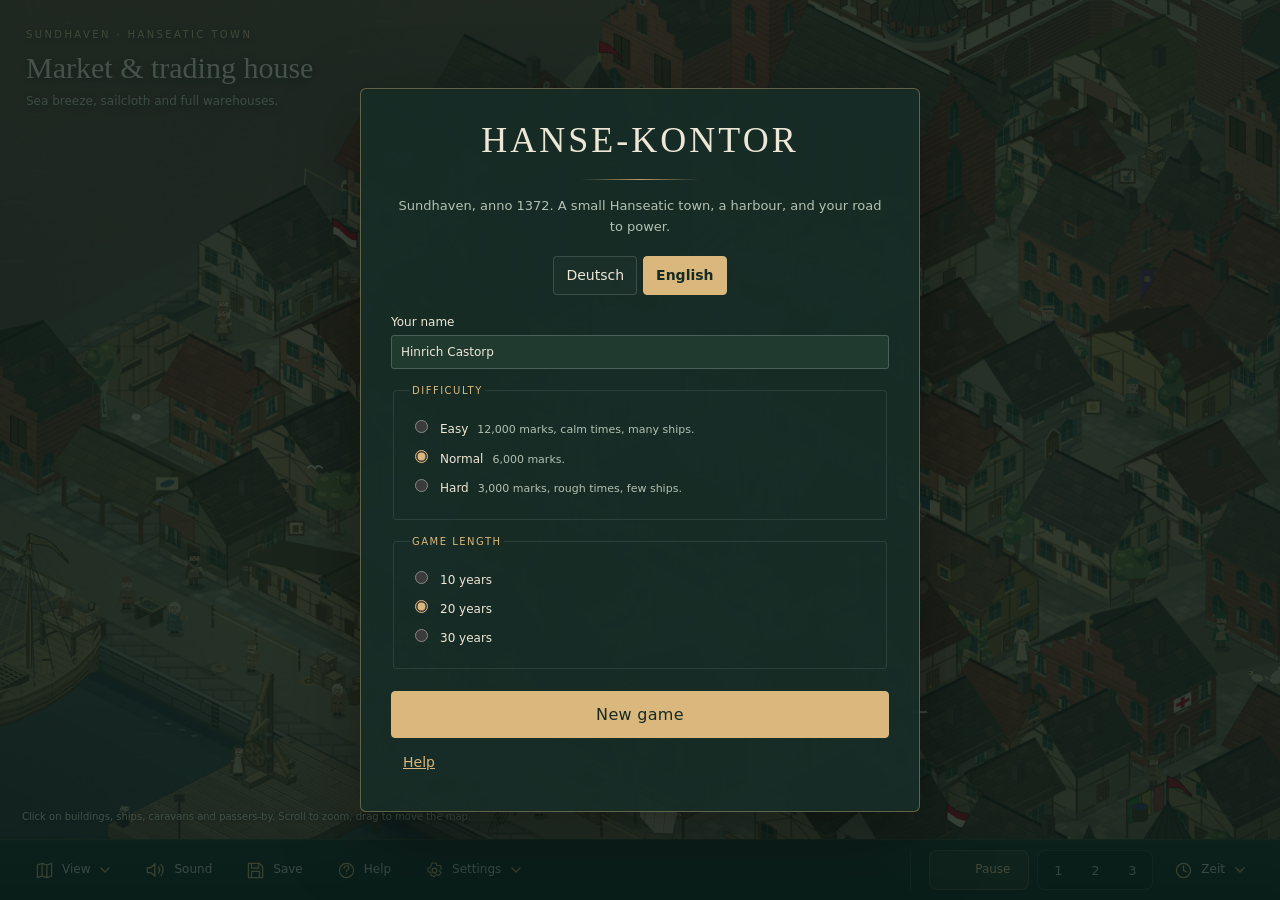
==== commit 09ebea10: "Bannmühle mit Müller und Erntevorkauf Die Windmühle ist Bannmühle: ein Sechzehntel des Umlandkorns f" ====
--- a/index.html
+++ b/index.html
@@ -114,6 +114,7 @@
   <script src="js/korrespondenz.js"></script>
   <script src="js/korrespondenz-text.js"></script>
   <script src="js/landwirtschaft.js"></script>
+  <script src="js/muehle.js"></script>
   <script src="js/bevoelkerung.js"></script>
   <script src="js/aufstieg.js"></script>
   <script src="js/wetter.js"></script>
@@ -159,6 +160,7 @@
   <script src="js/salzgeschichte-ui.js"></script>
   <script src="js/korrespondenz-ui.js"></script>
   <script src="js/landwirtschaft-ui.js"></script>
+  <script src="js/muehle-ui.js"></script>
   <script src="js/landwirtschaft-scene.js?v=animal-walk-2"></script>
   <script src="js/bevoelkerung-scene.js"></script>
   <script src="js/audio-ui.js?v=gulls-3"></script>
--- a/css/actions.css
+++ b/css/actions.css
@@ -58,6 +58,7 @@
 #side #sidebar .rural-site .menu-art { width:76px; height:58px; }
 #side #sidebar .rural-site b { font:16px/1.3 Georgia,serif; color:#e3d8b8; }
 #side #sidebar .rural-site small { font-size:10px; color:#afc0aa; line-height:1.5; }
+#side #sidebar .rural-site progress { width:100%; height:7px; accent-color:#a5b68c; }
 #side #sidebar .rural-site:hover { background:#c6ae7714; border-color:#c6ae7780; }
 #side #sidebar .rural-recipe { padding:12px; margin:12px 0; gap:12px; border-radius:8px; background:#ffffff04; }
 #side #sidebar .rural-recipe .menu-art { width:68px; height:50px; }
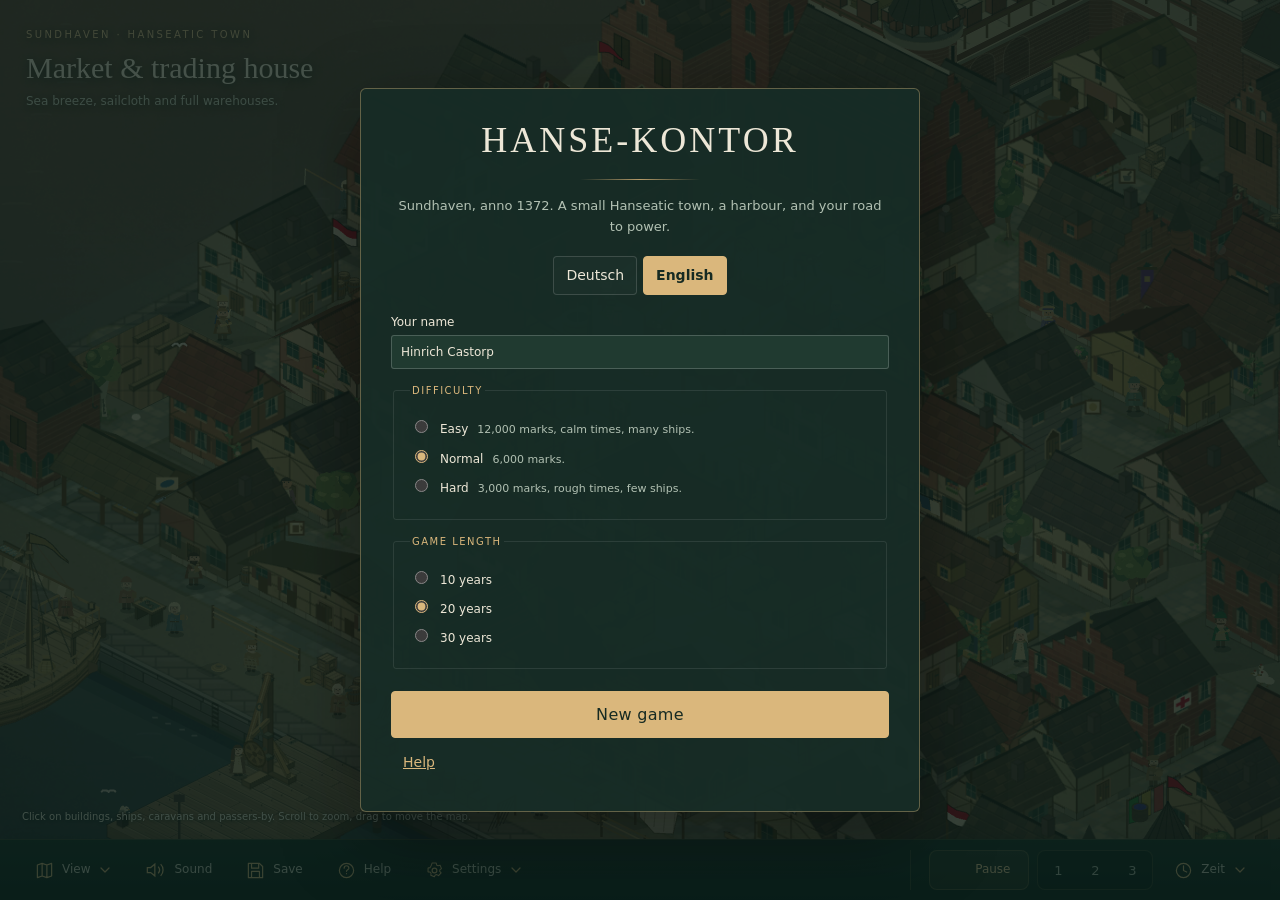
==== commit 5ade3f2d: "Frischware: Gemüse, Obst und Eier vom Umland auf den Marktstand Eine eigene Klasse neben den Handels" ====
--- a/index.html
+++ b/index.html
@@ -115,6 +115,7 @@
   <script src="js/korrespondenz-text.js"></script>
   <script src="js/landwirtschaft.js"></script>
   <script src="js/muehle.js"></script>
+  <script src="js/frischware.js"></script>
   <script src="js/bevoelkerung.js"></script>
   <script src="js/aufstieg.js"></script>
   <script src="js/wetter.js"></script>
@@ -161,7 +162,9 @@
   <script src="js/korrespondenz-ui.js"></script>
   <script src="js/landwirtschaft-ui.js"></script>
   <script src="js/muehle-ui.js"></script>
+  <script src="js/frischware-ui.js"></script>
   <script src="js/landwirtschaft-scene.js?v=animal-walk-2"></script>
+  <script src="js/frischware-scene.js"></script>
   <script src="js/bevoelkerung-scene.js"></script>
   <script src="js/audio-ui.js?v=gulls-3"></script>
   <script src="js/action-design.js"></script>
--- a/css/aktionsbereich.css
+++ b/css/aktionsbereich.css
@@ -240,3 +240,10 @@
 .rural-stock-row .menu-art { width:80px; height:60px; flex:none; }
 .rural-stock-row>div { display:flex; flex-direction:column; gap:6px; min-width:0; }
 .rural-entry .menu-symbol { width:25px; height:25px; vertical-align:middle; margin-right:10px; }
+/* Frischware (8.10): Korbknopf in der Personenzeile, Körbe für den Stand */
+.korb-gift { display:inline-flex; flex-wrap:wrap; gap:6px; align-items:center; max-width:100%; }
+.korb-gift select { max-width:150px; min-width:0; }
+.frisch-buttons { margin-top:4px; }
+.frisch-jahr { margin:8px 0; padding-left:18px; font-size:12px; }
+.frisch-auf-stand { padding-left:18px; }
+.frisch-betrieb { margin:10px 0 4px; }
